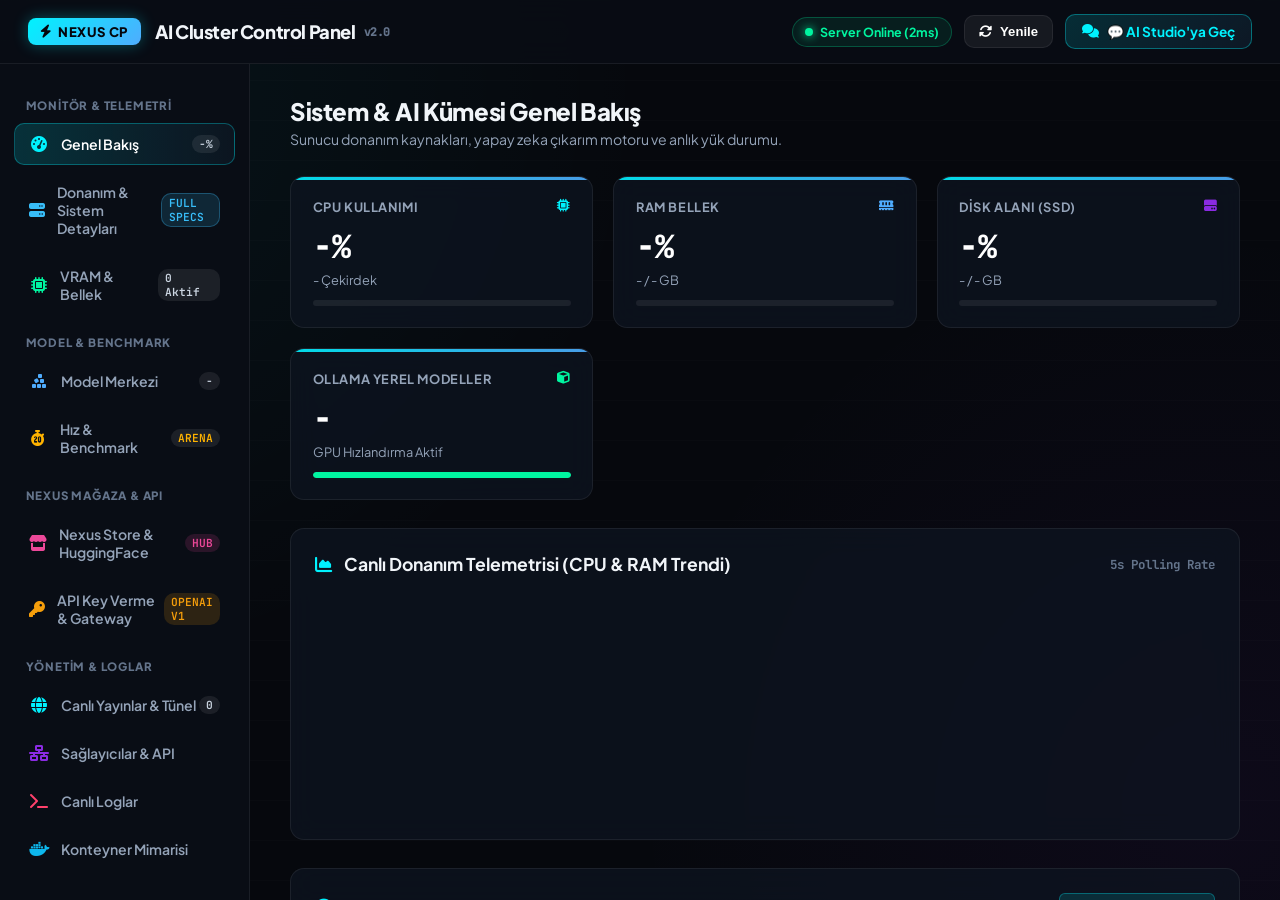
==== nexus/frontend/src/admin.html @ 69e1ceb5 "fix(v3.2.2): bridge networking, opt-in tunnel, parallel ollama probe, secrets out of repo - nginx: t" ====
<!DOCTYPE html>
<html lang="tr">
<head>
    <meta charset="UTF-8">
    <meta name="viewport" content="width=device-width, initial-scale=1.0">
    <title>Nexus AI Control Panel — Cluster Management Suite</title>
    <link rel="preconnect" href="https://fonts.googleapis.com">
    <link rel="preconnect" href="https://fonts.gstatic.com" crossorigin>
    <link href="https://fonts.googleapis.com/css2?family=Plus+Jakarta+Sans:wght@300;400;500;600;700;800&family=JetBrains+Mono:wght@400;500;700;800&display=swap" rel="stylesheet">
    <link rel="stylesheet" href="https://cdnjs.cloudflare.com/ajax/libs/font-awesome/6.5.1/css/all.min.css">
    <!-- Chart.js for real-time hardware telemetry -->
    <script src="https://cdn.jsdelivr.net/npm/chart.js"></script>
    <style>
        :root {
            --bg-control: #06080d;
            --sidebar-bg: #090d15;
            --card-bg: rgba(14, 20, 32, 0.75);
            --card-border: rgba(255, 255, 255, 0.07);
            --accent-cyan: #00f2fe;
            --accent-blue: #4facfe;
            --accent-purple: #8a2be2;
            --accent-green: #00f5a0;
            --accent-amber: #ffb300;
            --accent-red: #ff416c;
            --text-main: #f1f5f9;
            --text-muted: #94a3b8;
        }

        * { box-sizing: border-box; }

        body.control-panel-body {
            background-color: var(--bg-control);
            background-image: 
                radial-gradient(circle at 5% 10%, rgba(0, 242, 254, 0.05) 0%, transparent 40%),
                radial-gradient(circle at 95% 90%, rgba(138, 43, 226, 0.06) 0%, transparent 40%),
                linear-gradient(to bottom, rgba(255,255,255,0.01) 1px, transparent 1px);
            background-size: 100% 100%, 100% 100%, 40px 40px;
            color: var(--text-main);
            font-family: 'Plus Jakarta Sans', sans-serif;
            margin: 0;
            padding: 0;
            height: 100vh;
            display: flex;
            flex-direction: column;
            overflow: hidden;
        }

        /* Top Header */
        .cp-header {
            height: 64px;
            background: rgba(9, 13, 21, 0.9);
            backdrop-filter: blur(20px);
            border-bottom: 1px solid var(--card-border);
            display: flex;
            align-items: center;
            justify-content: space-between;
            padding: 0 1.75rem;
            z-index: 100;
        }

        .cp-logo-group {
            display: flex;
            align-items: center;
            gap: 14px;
        }

        .cp-logo-badge {
            background: linear-gradient(135deg, var(--accent-cyan), var(--accent-blue));
            color: #04060c;
            font-weight: 900;
            font-size: 0.82rem;
            padding: 5px 12px;
            border-radius: 8px;
            letter-spacing: 0.8px;
            display: flex;
            align-items: center;
            gap: 6px;
            box-shadow: 0 0 15px rgba(0, 242, 254, 0.3);
        }

        .cp-title {
            font-size: 1.15rem;
            font-weight: 800;
            letter-spacing: -0.4px;
            display: flex;
            align-items: center;
            gap: 8px;
        }

        .cp-header-actions {
            display: flex;
            align-items: center;
            gap: 12px;
        }

        .btn-studio-switch {
            background: linear-gradient(135deg, rgba(0, 242, 254, 0.15), rgba(79, 172, 254, 0.08));
            border: 1px solid rgba(0, 242, 254, 0.35);
            color: var(--accent-cyan);
            font-weight: 700;
            font-size: 0.85rem;
            padding: 8px 16px;
            border-radius: 10px;
            display: flex;
            align-items: center;
            gap: 8px;
            cursor: pointer;
            text-decoration: none;
            transition: all 0.25s ease;
        }

        .btn-studio-switch:hover {
            background: linear-gradient(135deg, rgba(0, 242, 254, 0.25), rgba(79, 172, 254, 0.15));
            box-shadow: 0 0 20px rgba(0, 242, 254, 0.4);
            transform: translateY(-1px);
        }

        .status-pill {
            display: flex;
            align-items: center;
            gap: 7px;
            background: rgba(0, 245, 160, 0.08);
            border: 1px solid rgba(0, 245, 160, 0.25);
            color: var(--accent-green);
            font-size: 0.78rem;
            font-weight: 700;
            padding: 6px 12px;
            border-radius: 20px;
        }

        .pulse-dot {
            width: 8px;
            height: 8px;
            border-radius: 50%;
            background: var(--accent-green);
            box-shadow: 0 0 10px var(--accent-green);
            animation: pulse-animation 2s infinite;
        }

        @keyframes pulse-animation {
            0% { transform: scale(0.95); box-shadow: 0 0 0 0 rgba(0, 245, 160, 0.7); }
            70% { transform: scale(1); box-shadow: 0 0 0 8px rgba(0, 245, 160, 0); }
            100% { transform: scale(0.95); box-shadow: 0 0 0 0 rgba(0, 245, 160, 0); }
        }

        /* Main Layout */
        .cp-workspace {
            display: flex;
            flex: 1;
            height: calc(100vh - 64px);
            overflow: hidden;
        }

        /* Sidebar Navigation */
        .cp-sidebar {
            width: 250px;
            background: var(--sidebar-bg);
            border-right: 1px solid var(--card-border);
            padding: 1.25rem 0.85rem;
            display: flex;
            flex-direction: column;
            gap: 6px;
        }

        .cp-sidebar-label {
            font-size: 0.72rem;
            font-weight: 800;
            color: #64748b;
            text-transform: uppercase;
            letter-spacing: 0.8px;
            padding: 8px 12px 4px 12px;
            margin-top: 6px;
        }

        .cp-nav-item {
            display: flex;
            align-items: center;
            justify-content: space-between;
            padding: 11px 14px;
            border-radius: 10px;
            color: var(--text-muted);
            font-size: 0.88rem;
            font-weight: 600;
            cursor: pointer;
            transition: all 0.2s;
            border: 1px solid transparent;
        }

        .cp-nav-item:hover {
            color: var(--text-main);
            background: rgba(255, 255, 255, 0.03);
        }

        .cp-nav-item.active {
            color: #fff;
            background: linear-gradient(90deg, rgba(0, 242, 254, 0.16), rgba(79, 172, 254, 0.05));
            border-color: rgba(0, 242, 254, 0.3);
        }

        .cp-nav-left {
            display: flex;
            align-items: center;
            gap: 12px;
        }

        .cp-nav-item i {
            font-size: 1rem;
            width: 20px;
            text-align: center;
        }

        .nav-badge {
            font-size: 0.7rem;
            font-family: 'JetBrains Mono', monospace;
            padding: 2px 7px;
            border-radius: 10px;
            background: rgba(255, 255, 255, 0.08);
            color: #cbd5e1;
        }

        /* Content Area */
        .cp-content {
            flex: 1;
            overflow-y: auto;
            padding: 2rem 2.5rem;
        }

        .cp-section {
            display: none;
            max-width: 1280px;
            margin: 0 auto;
            animation: fadeIn 0.25s ease;
        }

        .cp-section.active {
            display: block;
        }

        @keyframes fadeIn {
            from { opacity: 0; transform: translateY(6px); }
            to { opacity: 1; transform: translateY(0); }
        }

        .cp-section-header {
            margin-bottom: 1.75rem;
            display: flex;
            align-items: flex-end;
            justify-content: space-between;
        }

        .cp-section-title {
            font-size: 1.5rem;
            font-weight: 800;
            letter-spacing: -0.4px;
            margin: 0 0 4px 0;
        }

        .cp-section-desc {
            color: var(--text-muted);
            font-size: 0.88rem;
            margin: 0;
        }

        /* Metric Grid */
        .metric-grid {
            display: grid;
            grid-template-columns: repeat(auto-fit, minmax(250px, 1fr));
            gap: 1.25rem;
            margin-bottom: 1.75rem;
        }

        .metric-card {
            background: var(--card-bg);
            border: 1px solid var(--card-border);
            border-radius: 14px;
            padding: 1.35rem;
            position: relative;
            overflow: hidden;
            backdrop-filter: blur(14px);
        }

        .metric-card::before {
            content: '';
            position: absolute;
            top: 0;
            left: 0;
            right: 0;
            height: 3px;
            background: linear-gradient(90deg, var(--accent-cyan), var(--accent-blue));
            opacity: 0.9;
        }

        .metric-label {
            font-size: 0.8rem;
            font-weight: 700;
            color: var(--text-muted);
            text-transform: uppercase;
            letter-spacing: 0.6px;
            display: flex;
            align-items: center;
            justify-content: space-between;
        }

        .metric-value {
            font-size: 2rem;
            font-weight: 800;
            margin: 10px 0 4px 0;
            font-family: 'JetBrains Mono', monospace;
            color: #fff;
        }

        .metric-sub {
            font-size: 0.8rem;
            color: var(--text-muted);
        }

        .progress-bar-bg {
            background: rgba(255, 255, 255, 0.07);
            border-radius: 6px;
            height: 6px;
            margin-top: 12px;
            overflow: hidden;
        }

        .progress-bar-fill {
            height: 100%;
            background: linear-gradient(90deg, var(--accent-cyan), var(--accent-blue));
            border-radius: 6px;
            transition: width 0.4s ease;
        }

        /* Glass Panels & Tables */
        .glass-panel {
            background: var(--card-bg);
            border: 1px solid var(--card-border);
            border-radius: 14px;
            padding: 1.5rem;
            margin-bottom: 1.75rem;
            backdrop-filter: blur(14px);
        }

        .glass-panel-title {
            font-size: 1.1rem;
            font-weight: 700;
            margin: 0 0 1.25rem 0;
            display: flex;
            align-items: center;
            justify-content: space-between;
        }

        .custom-table {
            width: 100%;
            border-collapse: collapse;
            font-size: 0.88rem;
        }

        .custom-table th {
            text-align: left;
            padding: 12px 14px;
            color: var(--text-muted);
            font-weight: 700;
            border-bottom: 1px solid var(--card-border);
            text-transform: uppercase;
            font-size: 0.74rem;
            letter-spacing: 0.6px;
        }

        .custom-table td {
            padding: 14px;
            border-bottom: 1px solid rgba(255, 255, 255, 0.04);
        }

        .custom-table tr:hover td {
            background: rgba(255, 255, 255, 0.02);
        }

        .badge-model {
            background: rgba(0, 242, 254, 0.12);
            color: var(--accent-cyan);
            border: 1px solid rgba(0, 242, 254, 0.3);
            padding: 4px 9px;
            border-radius: 6px;
            font-family: 'JetBrains Mono', monospace;
            font-size: 0.82rem;
            font-weight: 700;
        }

        .badge-size {
            background: rgba(255, 255, 255, 0.07);
            color: #e2e8f0;
            padding: 3px 8px;
            border-radius: 6px;
            font-family: 'JetBrains Mono', monospace;
            font-size: 0.8rem;
            font-weight: 600;
        }

        /* Inputs & Buttons */
        .form-row {
            display: flex;
            gap: 12px;
            margin-bottom: 1rem;
        }

        .custom-input {
            flex: 1;
            background: rgba(0, 0, 0, 0.4);
            border: 1px solid var(--card-border);
            border-radius: 10px;
            padding: 11px 16px;
            color: #fff;
            font-family: 'Plus Jakarta Sans', sans-serif;
            font-size: 0.9rem;
            outline: none;
            transition: all 0.2s;
        }

        .custom-input:focus {
            border-color: var(--accent-cyan);
            box-shadow: 0 0 12px rgba(0, 242, 254, 0.25);
        }

        .btn-action {
            background: linear-gradient(135deg, var(--accent-cyan), var(--accent-blue));
            color: #050811;
            font-weight: 700;
            border: none;
            border-radius: 10px;
            padding: 11px 20px;
            cursor: pointer;
            font-size: 0.88rem;
            display: flex;
            align-items: center;
            gap: 8px;
            transition: all 0.2s;
        }

        .btn-action:hover {
            opacity: 0.94;
            transform: translateY(-1px);
            box-shadow: 0 0 18px rgba(0, 242, 254, 0.45);
        }

        .btn-danger {
            background: rgba(255, 65, 108, 0.15);
            color: #ff4b2b;
            border: 1px solid rgba(255, 65, 108, 0.35);
            border-radius: 8px;
            padding: 6px 12px;
            cursor: pointer;
            font-size: 0.8rem;
            font-weight: 700;
            transition: all 0.2s;
        }

        .btn-danger:hover {
            background: rgba(255, 65, 108, 0.35);
            box-shadow: 0 0 10px rgba(255, 65, 108, 0.4);
        }

        .quick-tag {
            background: rgba(255, 255, 255, 0.05);
            border: 1px solid rgba(255, 255, 255, 0.1);
            color: var(--text-muted);
            padding: 5px 12px;
            border-radius: 8px;
            font-size: 0.8rem;
            cursor: pointer;
            transition: all 0.2s;
            font-family: 'JetBrains Mono', monospace;
        }

        .quick-tag:hover {
            background: rgba(0, 242, 254, 0.12);
            color: var(--accent-cyan);
            border-color: rgba(0, 242, 254, 0.35);
            transform: translateY(-1px);
        }

        /* Benchmark Arena Box */
        .benchmark-card {
            background: rgba(10, 15, 25, 0.9);
            border: 1px solid rgba(0, 242, 254, 0.25);
            border-radius: 12px;
            padding: 1.5rem;
            margin-top: 1rem;
        }

        .bench-stat-badge {
            background: rgba(0, 0, 0, 0.5);
            border: 1px solid var(--card-border);
            padding: 10px 14px;
            border-radius: 10px;
            text-align: center;
        }

        .bench-stat-val {
            font-size: 1.4rem;
            font-weight: 800;
            font-family: 'JetBrains Mono', monospace;
            color: var(--accent-cyan);
        }

        .bench-stat-lbl {
            font-size: 0.72rem;
            color: var(--text-muted);
            text-transform: uppercase;
            letter-spacing: 0.5px;
            margin-top: 2px;
        }

        .log-terminal {
            background: #04060b;
            border: 1px solid var(--card-border);
            border-radius: 10px;
            padding: 1.25rem;
            font-family: 'JetBrains Mono', monospace;
            font-size: 0.84rem;
            height: 420px;
            overflow-y: auto;
            color: #94a3b8;
            line-height: 1.6;
        }

        .log-line {
            margin-bottom: 8px;
            border-bottom: 1px solid rgba(255, 255, 255, 0.03);
            padding-bottom: 6px;
            display: flex;
            align-items: center;
            flex-wrap: wrap;
            gap: 8px;
        }

        .log-time { color: #475569; }
        .log-tag { font-weight: 700; padding: 2px 7px; border-radius: 5px; font-size: 0.74rem; }
        .log-tag.success { background: rgba(0, 245, 160, 0.15); color: var(--accent-green); border: 1px solid rgba(0, 245, 160, 0.3); }
        .log-tag.error { background: rgba(255, 65, 108, 0.15); color: var(--accent-red); border: 1px solid rgba(255, 65, 108, 0.3); }

        /* Provider Cards */
        .provider-cards-grid {
            display: grid;
            grid-template-columns: repeat(auto-fit, minmax(280px, 1fr));
            gap: 1.25rem;
        }

        .provider-card {
            background: var(--card-bg);
            border: 1px solid var(--card-border);
            border-radius: 14px;
            padding: 1.35rem;
            backdrop-filter: blur(14px);
        }

        .provider-header {
            display: flex;
            align-items: center;
            justify-content: space-between;
            margin-bottom: 14px;
        }

        .provider-icon-title {
            display: flex;
            align-items: center;
            gap: 10px;
            font-weight: 700;
            font-size: 1rem;
        }
    </style>
</head>
<body class="control-panel-body">

    <!-- Top Navigation Header -->
    <header class="cp-header">
        <div class="cp-logo-group">
            <span class="cp-logo-badge"><i class="fa-solid fa-bolt"></i> NEXUS CP</span>
            <span class="cp-title">AI Cluster Control Panel <span style="font-size: 0.75rem; color: #64748b; font-family: 'JetBrains Mono', monospace;">v2.0</span></span>
        </div>

        <div class="cp-header-actions">
            <div id="update-top-banner" style="display: none; align-items: center; gap: 8px; background: linear-gradient(135deg, rgba(255, 179, 0, 0.2), rgba(255, 65, 108, 0.2)); border: 1px solid rgba(255, 179, 0, 0.4); padding: 5px 12px; border-radius: 20px; font-size: 0.78rem; font-weight: 800; color: var(--accent-amber); cursor: pointer;" onclick="switchSection('system')">
                <i class="fa-solid fa-cloud-arrow-down fa-bounce"></i>
                <span id="update-top-text">🚀 Yeni Güncelleme Mevcut!</span>
            </div>

            <div class="status-pill" id="server-status-pill">
                <span class="pulse-dot"></span>
                <span id="server-ping-text">Server Online (2ms)</span>
            </div>

            <button class="btn-action" style="padding: 8px 14px; font-size: 0.82rem; background: rgba(255,255,255,0.06); color:#fff; border: 1px solid var(--card-border);" onclick="fetchOverview()">
                <i class="fa-solid fa-rotate"></i> <span>Yenile</span>
            </button>

            <a href="index.html" class="btn-studio-switch">
                <i class="fa-solid fa-comments"></i>
                <span>💬 AI Studio'ya Geç</span>
            </a>
        </div>
    </header>

    <!-- Main Workspace -->
    <div class="cp-workspace">
        <!-- Sidebar Navigation -->
        <aside class="cp-sidebar">
            <div class="cp-sidebar-label">MONİTÖR & TELEMETRİ</div>
            <div class="cp-nav-item active" onclick="switchSection('overview')">
                <div class="cp-nav-left"><i class="fa-solid fa-gauge-high" style="color: var(--accent-cyan);"></i><span>Genel Bakış</span></div>
                <span class="nav-badge" id="badge-cpu-load">-%</span>
            </div>
            <div class="cp-nav-item" onclick="switchSection('specs')">
                <div class="cp-nav-left"><i class="fa-solid fa-server" style="color: #38bdf8;"></i><span>Donanım & Sistem Detayları</span></div>
                <span class="nav-badge" style="color: #38bdf8; background: rgba(56, 189, 248, 0.15); border: 1px solid rgba(56, 189, 248, 0.3);">FULL SPECS</span>
            </div>
            <div class="cp-nav-item" onclick="switchSection('vram')">
                <div class="cp-nav-left"><i class="fa-solid fa-microchip" style="color: var(--accent-green);"></i><span>VRAM & Bellek</span></div>
                <span class="nav-badge" id="badge-vram-count">0 Aktif</span>
            </div>

            <div class="cp-sidebar-label">MODEL & BENCHMARK</div>
            <div class="cp-nav-item" onclick="switchSection('models')">
                <div class="cp-nav-left"><i class="fa-solid fa-cubes-stacked" style="color: var(--accent-blue);"></i><span>Model Merkezi</span></div>
                <span class="nav-badge" id="badge-models-count">-</span>
            </div>
            <div class="cp-nav-item" onclick="switchSection('benchmark')">
                <div class="cp-nav-left"><i class="fa-solid fa-stopwatch-20" style="color: var(--accent-amber);"></i><span>Hız & Benchmark</span></div>
                <span class="nav-badge" style="color: var(--accent-amber);">ARENA</span>
            </div>

            
            <div class="cp-sidebar-label">NEXUS MAĞAZA & API</div>
            <div class="cp-nav-item" onclick="switchSection('store')">
                <div class="cp-nav-left"><i class="fa-solid fa-store" style="color: #ec4899;"></i><span>Nexus Store & HuggingFace</span></div>
                <span class="nav-badge" style="color: #ec4899; background: rgba(236, 72, 153, 0.15);">HUB</span>
            </div>
            <div class="cp-nav-item" onclick="switchSection('apikeys')">
                <div class="cp-nav-left"><i class="fa-solid fa-key" style="color: #f59e0b;"></i><span>API Key Verme & Gateway</span></div>
                <span class="nav-badge" style="color: #f59e0b; background: rgba(245, 158, 11, 0.15);">OPENAI V1</span>
            </div>

            <div class="cp-sidebar-label">YÖNETİM & LOGLAR</div>
            <div class="cp-nav-item" onclick="switchSection('deployments')">
                <div class="cp-nav-left"><i class="fa-solid fa-globe" style="color: var(--accent-cyan);"></i><span>Canlı Yayınlar & Tünel</span></div>
                <span class="nav-badge" id="badge-deployments-count">0</span>
            </div>
            <div class="cp-nav-item" onclick="switchSection('providers')">
                <div class="cp-nav-left"><i class="fa-solid fa-network-wired" style="color: var(--accent-purple);"></i><span>Sağlayıcılar & API</span></div>
            </div>
            <div class="cp-nav-item" onclick="switchSection('logs')">
                <div class="cp-nav-left"><i class="fa-solid fa-terminal" style="color: var(--accent-red);"></i><span>Canlı Loglar</span></div>
            </div>
            <div class="cp-nav-item" onclick="switchSection('system')">
                <div class="cp-nav-left"><i class="fa-brands fa-docker" style="color: #0db7ed;"></i><span>Konteyner Mimarisi</span></div>
            </div>
        </aside>

        <!-- Dynamic Content Section -->
        <main class="cp-content">

            <!-- 1. OVERVIEW SECTION -->
            <section id="sec-overview" class="cp-section active">
                <div class="cp-section-header">
                    <div>
                        <h2 class="cp-section-title">Sistem & AI Kümesi Genel Bakış</h2>
                        <p class="cp-section-desc">Sunucu donanım kaynakları, yapay zeka çıkarım motoru ve anlık yük durumu.</p>
                    </div>
                </div>

                <!-- Hardware Metrics Grid -->
                <div class="metric-grid">
                    <div class="metric-card">
                        <div class="metric-label">
                            <span>CPU Kullanımı</span>
                            <i class="fa-solid fa-microchip" style="color: var(--accent-cyan);"></i>
                        </div>
                        <div class="metric-value" id="val-cpu">-%</div>
                        <div class="metric-sub" id="val-cpu-cores">- Çekirdek</div>
                        <div class="progress-bar-bg">
                            <div class="progress-bar-fill" id="bar-cpu" style="width: 0%;"></div>
                        </div>
                    </div>

                    <div class="metric-card">
                        <div class="metric-label">
                            <span>RAM Bellek</span>
                            <i class="fa-solid fa-memory" style="color: var(--accent-blue);"></i>
                        </div>
                        <div class="metric-value" id="val-ram">-%</div>
                        <div class="metric-sub" id="val-ram-detail">- / - GB</div>
                        <div class="progress-bar-bg">
                            <div class="progress-bar-fill" id="bar-ram" style="width: 0%;"></div>
                        </div>
                    </div>

                    <div class="metric-card">
                        <div class="metric-label">
                            <span>Disk Alanı (SSD)</span>
                            <i class="fa-solid fa-hard-drive" style="color: var(--accent-purple);"></i>
                        </div>
                        <div class="metric-value" id="val-disk">-%</div>
                        <div class="metric-sub" id="val-disk-detail">- / - GB</div>
                        <div class="progress-bar-bg">
                            <div class="progress-bar-fill" id="bar-disk" style="width: 0%;"></div>
                        </div>
                    </div>

                    <div class="metric-card">
                        <div class="metric-label">
                            <span>Ollama Yerel Modeller</span>
                            <i class="fa-solid fa-cube" style="color: var(--accent-green);"></i>
                        </div>
                        <div class="metric-value" id="val-models-count">-</div>
                        <div class="metric-sub" id="val-ollama-status">GPU Hızlandırma Aktif</div>
                        <div class="progress-bar-bg">
                            <div class="progress-bar-fill" style="width: 100%; background: var(--accent-green);"></div>
                        </div>
                    </div>
                </div>

                <!-- Real-Time Telemetry Graph -->
                <div class="glass-panel">
                    <h3 class="glass-panel-title">
                        <span><i class="fa-solid fa-chart-area" style="color: var(--accent-cyan); margin-right: 8px;"></i> Canlı Donanım Telemetrisi (CPU & RAM Trendi)</span>
                        <span style="font-size: 0.78rem; color: #64748b; font-family: 'JetBrains Mono', monospace;">5s Polling Rate</span>
                    </h3>
                    <div style="height: 220px; position: relative;">
                        <canvas id="telemetryChart"></canvas>
                    </div>
                </div>

                <!-- Server Info Panel -->
                <div class="glass-panel">
                    <h3 class="glass-panel-title">
                        <span><i class="fa-solid fa-circle-info" style="color: var(--accent-cyan); margin-right: 8px;"></i> Sunucu & Çalışma Bilgisi</span>
                        <span class="badge-model" id="val-uptime">Çalışma Süresi: -</span>
                    </h3>
                    <div style="display: grid; grid-template-columns: repeat(auto-fit, minmax(240px, 1fr)); gap: 1.25rem; font-size: 0.9rem; color: #cbd5e1;">
                        <div><strong>İşletim Sistemi:</strong> <span id="val-os" style="color: #94a3b8;">-</span></div>
                        <div><strong>Sunucu Adı:</strong> <span id="val-hostname" style="color: #94a3b8;">-</span></div>
                        <div><strong>Python Runtime:</strong> <span id="val-python" style="color: #94a3b8;">-</span></div>
                        <div><strong>Ağ Trafiği:</strong> <span id="val-net" style="color: #94a3b8;">-</span></div>
                    </div>
                </div>
            </section>

            <!-- 2. VRAM & RUNNING MODELS SECTION -->
            <section id="sec-vram" class="cp-section">
                <div class="cp-section-header">
                    <div>
                        <h2 class="cp-section-title">VRAM & Bellekte Yüklü Modeller</h2>
                        <p class="cp-section-desc">Şu anda GPU/RAM belleğinde yüklü ve anında yanıt vermeye hazır olan modeller.</p>
                    </div>
                </div>

                <div class="glass-panel">
                    <h3 class="glass-panel-title">
                        <span><i class="fa-solid fa-microchip" style="color: var(--accent-green); margin-right: 8px;"></i> Aktif VRAM Bellek Tahsisi</span>
                        <button class="btn-danger" onclick="fetchRunningModels()"><i class="fa-solid fa-rotate"></i> Yenile</button>
                    </h3>
                    <table class="custom-table">
                        <thead>
                            <tr>
                                <th>Model Adı</th>
                                <th>VRAM Kullanımı</th>
                                <th>Toplam Bellek</th>
                                <th>Bitiş Zamanı</th>
                                <th style="text-align: right;">Bellekten Boşalt</th>
                            </tr>
                        </thead>
                        <tbody id="vram-models-tbody">
                            <tr><td colspan="5" style="text-align: center; color: var(--text-muted);">Kontrol ediliyor...</td></tr>
                        </tbody>
                    </table>
                </div>
            </section>

            <!-- 3. MODELS SECTION -->
            <section id="sec-models" class="cp-section">
                <div class="cp-section-header">
                    <div>
                        <h2 class="cp-section-title">Ollama Model Merkezi</h2>
                        <p class="cp-section-desc">Sunucunuzdaki yerel modelleri yönetin, yeni modeller indirin veya kaldırın.</p>
                    </div>
                </div>

                <!-- Pull Model Form -->
                <div class="glass-panel">
                    <h3 class="glass-panel-title"><span><i class="fa-solid fa-cloud-arrow-down" style="color: var(--accent-cyan); margin-right: 8px;"></i> Yeni Model İndir (Pull Model)</span></h3>
                    <div class="form-row">
                        <input type="text" id="input-pull-name" class="custom-input" placeholder="Model adı girin (örn: deepseek-r1:8b, qwen2.5-coder:7b, llama3.2)">
                        <button class="btn-action" id="btn-pull-submit" onclick="pullModel()"><i class="fa-solid fa-download"></i> İndir</button>
                    </div>
                    <div style="display: flex; gap: 8px; flex-wrap: wrap; margin-top: 10px;">
                        <span style="font-size: 0.8rem; color: var(--text-muted); align-self: center;">Önerilen Modeller:</span>
                        <span class="quick-tag" onclick="setPullName('deepseek-r1:8b')">deepseek-r1:8b (Akıl Yürütme)</span>
                        <span class="quick-tag" onclick="setPullName('qwen2.5-coder:7b')">qwen2.5-coder:7b (Kodlama)</span>
                        <span class="quick-tag" onclick="setPullName('qwen2.5:7b')">qwen2.5:7b (Genel Chat)</span>
                        <span class="quick-tag" onclick="setPullName('deepseek-coder-v2:16b')">deepseek-coder-v2:16b (Uzman)</span>
                        <span class="quick-tag" onclick="setPullName('llama3.2:3b')">llama3.2:3b (Hafif)</span>
                        <span class="quick-tag" onclick="setPullName('codellama:7b')">codellama:7b</span>
                    </div>
                    <div id="pull-status-box" style="display: none; margin-top: 12px; padding: 12px; border-radius: 8px; font-size: 0.85rem;"></div>
                </div>

                <!-- Installed Models Table -->
                <div class="glass-panel">
                    <h3 class="glass-panel-title">
                        <span><i class="fa-solid fa-list-check" style="color: var(--accent-green); margin-right: 8px;"></i> Yüklü Yerel Modeller</span>
                        <span class="badge-size" id="installed-count-badge">0 Model</span>
                    </h3>
                    <table class="custom-table">
                        <thead>
                            <tr>
                                <th>Model Adı</th>
                                <th>Parametre / Boyut</th>
                                <th>Kuantizasyon</th>
                                <th>Format</th>
                                <th style="text-align: right;">İşlem</th>
                            </tr>
                        </thead>
                        <tbody id="installed-models-tbody">
                            <tr><td colspan="5" style="text-align: center; color: var(--text-muted);">Yükleniyor...</td></tr>
                        </tbody>
                    </table>
                </div>
            </section>

            <!-- 4. BENCHMARK SECTION -->
            <section id="sec-benchmark" class="cp-section">
                <div class="cp-section-header">
                    <div>
                        <h2 class="cp-section-title">⚡ Model Hız & Benchmark Arenası</h2>
                        <p class="cp-section-desc">Sunucudaki yerel modellerin saniyede ürettiği token (tok/s) hızını ve gecikmesini test edin.</p>
                    </div>
                </div>

                <div class="glass-panel">
                    <div class="form-row">
                        <select id="bench-model-select" class="custom-input" style="flex: 0.4;">
                            <option value="">Model Seçin...</option>
                        </select>
                        <input type="text" id="bench-prompt-input" class="custom-input" value="Python ile binary search algoritmasını yaz ve karmaşıklığını açıkla." placeholder="Test istemi girin...">
                        <button class="btn-action" id="btn-bench-run" onclick="runBenchmark()"><i class="fa-solid fa-play"></i> Hız Testini Başlat</button>
                    </div>

                    <div id="bench-result-container" style="display: none;" class="benchmark-card">
                        <div style="display: grid; grid-template-columns: repeat(auto-fit, minmax(160px, 1fr)); gap: 1rem; margin-bottom: 1.25rem;">
                            <div class="bench-stat-badge">
                                <div class="bench-stat-val" id="bench-tok-sec">-</div>
                                <div class="bench-stat-lbl">Token / Saniye</div>
                            </div>
                            <div class="bench-stat-badge">
                                <div class="bench-stat-val" id="bench-total-time">-</div>
                                <div class="bench-stat-lbl">Toplam Süre (ms)</div>
                            </div>
                            <div class="bench-stat-badge">
                                <div class="bench-stat-val" id="bench-total-tokens">-</div>
                                <div class="bench-stat-lbl">Üretilen Token</div>
                            </div>
                        </div>

                        <div style="font-size: 0.82rem; color: #94a3b8; margin-bottom: 6px; font-weight: 700;">ÇIKTI ÖNİZLEMESİ:</div>
                        <div id="bench-preview-text" style="background: #000; padding: 12px; border-radius: 8px; font-family: 'JetBrains Mono', monospace; font-size: 0.8rem; color: #cbd5e1; max-height: 180px; overflow-y: auto;"></div>
                    </div>
                </div>
            </section>

            <!-- 5. PROVIDERS SECTION -->
            <section id="sec-providers" class="cp-section">
                <div class="cp-section-header">
                    <div>
                        <h2 class="cp-section-title">Yapay Zeka Sağlayıcıları & API Ayarları</h2>
                        <p class="cp-section-desc">Yerel Ollama, Google Gemini 2.0, OpenAI GPT-4o ve Groq bağlantılarını test edin ve yapılandırın.</p>
                    </div>
                </div>

                <div class="provider-cards-grid">
                    <!-- Ollama Card -->
                    <div class="provider-card">
                        <div class="provider-header">
                            <div class="provider-icon-title">
                                <i class="fa-solid fa-hard-drive" style="color: var(--accent-green);"></i>
                                <span>Ollama (Yerel GPU)</span>
                            </div>
                            <button class="btn-action" style="padding: 5px 12px; font-size: 0.78rem;" onclick="testProvider('ollama')">Ping Test</button>
                        </div>
                        <p style="font-size: 0.82rem; color: var(--text-muted); margin-bottom: 12px;">Sunucu yerel GPU hızlandırmalı açık kaynak model motoru.</p>
                        <div id="test-result-ollama" style="font-size: 0.82rem; color: #a0aec0;">Durum: Kontrol ediliyor...</div>
                    </div>

                    <!-- Gemini Card -->
                    <div class="provider-card">
                        <div class="provider-header">
                            <div class="provider-icon-title">
                                <i class="fa-brands fa-google" style="color: var(--accent-cyan);"></i>
                                <span>Google Gemini 2.0</span>
                            </div>
                            <button class="btn-action" style="padding: 5px 12px; font-size: 0.78rem;" onclick="testProvider('gemini')">Ping Test</button>
                        </div>
                        <input type="password" id="input-api-gemini" class="custom-input" style="font-size: 0.8rem; padding: 8px 12px; margin-bottom: 8px;" placeholder="AI Studio Gemini API Key (AIzaSy...)" oninput="saveKey('gemini', this.value)" onchange="saveKey('gemini', this.value)">
                        <div id="test-result-gemini" style="font-size: 0.82rem; color: #a0aec0;">Durum: API Key bekleniyor</div>
                    </div>

                    <!-- OpenAI Card -->
                    <div class="provider-card">
                        <div class="provider-header">
                            <div class="provider-icon-title">
                                <i class="fa-solid fa-brain" style="color: var(--accent-purple);"></i>
                                <span>OpenAI (GPT-4o)</span>
                            </div>
                            <button class="btn-action" style="padding: 5px 12px; font-size: 0.78rem;" onclick="testProvider('openai')">Ping Test</button>
                        </div>
                        <input type="password" id="input-api-openai" class="custom-input" style="font-size: 0.8rem; padding: 8px 12px; margin-bottom: 8px;" placeholder="OpenAI API Key (sk-...)" oninput="saveKey('openai', this.value)" onchange="saveKey('openai', this.value)">
                        <div id="test-result-openai" style="font-size: 0.82rem; color: #a0aec0;">Durum: API Key bekleniyor</div>
                    </div>

                    <!-- Groq Card -->
                    <div class="provider-card">
                        <div class="provider-header">
                            <div class="provider-icon-title">
                                <i class="fa-solid fa-bolt-lightning" style="color: var(--accent-amber);"></i>
                                <span>Groq (Ultra Hızlı LPU)</span>
                            </div>
                            <button class="btn-action" style="padding: 5px 12px; font-size: 0.78rem;" onclick="testProvider('groq')">Ping Test</button>
                        </div>
                        <input type="password" id="input-api-groq" class="custom-input" style="font-size: 0.8rem; padding: 8px 12px; margin-bottom: 8px;" placeholder="Groq API Key (gsk-...)" oninput="saveKey('groq', this.value)" onchange="saveKey('groq', this.value)">
                        <div id="test-result-groq" style="font-size: 0.82rem; color: #a0aec0;">Durum: API Key bekleniyor</div>
                    </div>
                </div>
            </section>

            <!-- 6. LOGS SECTION -->
            <section id="sec-logs" class="cp-section">
                <div class="cp-section-header">
                    <div>
                        <h2 class="cp-section-title">Canlı İstek & Çıkarım Günlükleri</h2>
                        <p class="cp-section-desc">Nexus AI Studio üzerinden yapılan API istekleri, model gecikme süreleri ve işlem günlükleri.</p>
                    </div>
                    <button class="btn-action" style="padding: 8px 14px; font-size: 0.82rem;" onclick="fetchLogs()"><i class="fa-solid fa-rotate"></i> Yenile</button>
                </div>

                <div class="log-terminal" id="log-terminal-output">
                    <div class="log-line"><span class="log-time">[Sistem Başlangıcı]</span> <span class="log-tag success">READY</span> Nexus AI Studio backend initialized successfully.</div>
                </div>
            </section>

            <!-- 7. SYSTEM & DOCKER SECTION -->
            <section id="sec-system" class="cp-section">
                <div class="cp-section-header">
                    <div>
                        <h2 class="cp-section-title">Konteyner Mimarisi & Servisler</h2>
                        <p class="cp-section-desc">Konteyner mimarisi, port yönlendirmeleri ve servis durumları.</p>
                    </div>
                </div>

                
                <!-- GitHub Auto-Update Checker Card -->
                <div class="glass-panel" style="margin-bottom: 1.5rem; border: 1px solid rgba(0, 242, 254, 0.3); background: linear-gradient(135deg, rgba(14, 20, 32, 0.9), rgba(6, 12, 24, 0.95));">
                    <div style="display: flex; align-items: center; justify-content: space-between; flex-wrap: wrap; gap: 1rem; margin-bottom: 1.25rem; padding-bottom: 1rem; border-bottom: 1px solid rgba(255,255,255,0.06);">
                        <div style="display: flex; align-items: center; gap: 14px;">
                            <div style="width: 46px; height: 46px; border-radius: 12px; background: linear-gradient(135deg, rgba(0, 242, 254, 0.2), rgba(138, 43, 226, 0.2)); border: 1px solid rgba(0, 242, 254, 0.3); display: flex; align-items: center; justify-content: center; font-size: 1.3rem; color: var(--accent-cyan);">
                                <i class="fa-brands fa-github"></i>
                            </div>
                            <div>
                                <h3 style="font-size: 1.1rem; font-weight: 800; color: #fff; margin-bottom: 3px;">🔄 GitHub Sürüm & Güncelleme Kontrolcüsü</h3>
                                <p style="font-size: 0.8rem; color: var(--text-muted); margin: 0;">Resmi depodaki (<code>kefe3/nexus</code>) en son özellikleri denetler ve tek tıkla sistemi günceller.</p>
                            </div>
                        </div>

                        <div style="display: flex; gap: 10px; align-items: center;">
                            <button class="btn-action" style="padding: 8px 14px; font-size: 0.82rem;" onclick="checkUpdates(true)" id="btn-check-updates">
                                <i class="fa-solid fa-rotate"></i> <span>Güncellemeleri Denetle</span>
                            </button>
                            <button class="btn-action" style="padding: 8px 16px; font-size: 0.82rem; background: linear-gradient(135deg, var(--accent-green), var(--accent-cyan)); color: #04060c; font-weight: 800; border: none;" onclick="applyUpdate()" id="btn-apply-update">
                                <i class="fa-solid fa-cloud-arrow-down"></i> <span>Sistemi Güncelle</span>
                            </button>
                        </div>
                    </div>

                    <!-- Update Status Details Grid -->
                    <div style="display: grid; grid-template-columns: repeat(auto-fit, minmax(280px, 1fr)); gap: 1rem;">
                        <!-- Local Version -->
                        <div style="background: rgba(0,0,0,0.35); padding: 14px; border-radius: 12px; border: 1px solid var(--card-border);">
                            <div style="font-size: 0.72rem; color: #64748b; font-weight: 800; text-transform: uppercase;">YÜKLÜ SÜRÜM / COMMIT</div>
                            <div style="display: flex; align-items: center; gap: 8px; margin: 6px 0;">
                                <span class="badge-size" style="background: rgba(255,255,255,0.1); color: #fff; font-size: 0.85rem;" id="val-local-sha">-</span>
                                <span style="font-size: 0.82rem; color: #cbd5e1; font-weight: 600;" id="val-local-date">-</span>
                            </div>
                            <div style="font-size: 0.78rem; color: #94a3b8; line-height: 1.4;" id="val-local-msg">-</div>
                        </div>

                        <!-- Remote Version -->
                        <div style="background: rgba(0,0,0,0.35); padding: 14px; border-radius: 12px; border: 1px solid var(--card-border);">
                            <div style="font-size: 0.72rem; color: #64748b; font-weight: 800; text-transform: uppercase;">GITHUB'DAKİ EN SON SÜRÜM</div>
                            <div style="display: flex; align-items: center; gap: 8px; margin: 6px 0;">
                                <span class="badge-size" style="background: rgba(0,242,254,0.15); color: var(--accent-cyan); font-size: 0.85rem;" id="val-remote-sha">-</span>
                                <span style="font-size: 0.82rem; color: #cbd5e1; font-weight: 600;" id="val-remote-date">-</span>
                            </div>
                            <div style="font-size: 0.78rem; color: #94a3b8; line-height: 1.4;" id="val-remote-msg">-</div>
                        </div>

                        <!-- Status Badge & Action -->
                        <div style="background: rgba(0,0,0,0.35); padding: 14px; border-radius: 12px; border: 1px solid var(--card-border); display: flex; flex-direction: column; justify-content: center; align-items: center; text-align: center;">
                            <div id="update-status-badge" style="font-size: 0.95rem; font-weight: 800; color: var(--accent-green); margin-bottom: 6px;">
                                <i class="fa-solid fa-circle-check"></i> Sisteminiz En Güncel Sürümde
                            </div>
                            <div style="font-size: 0.75rem; color: var(--text-muted);" id="update-status-sub">Resmi GitHub deposu ile senkronize.</div>
                        </div>
                    </div>
                </div>

                
                <!-- GitHub Recent Commits & Changelog Table -->
                <div class="glass-panel" style="margin-bottom: 1.5rem;">
                    <div style="display: flex; align-items: center; justify-content: space-between; margin-bottom: 1rem;">
                        <h3 class="glass-panel-title" style="margin: 0;">
                            <span><i class="fa-solid fa-code-branch" style="color: var(--accent-purple); margin-right: 8px;"></i> Son GitHub Değişiklikleri & Commit Geçmişi</span>
                        </h3>
                        <a href="https://github.com/kefe3/nexus/commits/main" target="_blank" class="btn-action" style="padding: 6px 12px; font-size: 0.78rem; text-decoration: none;">
                            <i class="fa-brands fa-github"></i> GitHub'da İncele <i class="fa-solid fa-arrow-up-right-from-square" style="font-size: 0.7rem; margin-left: 4px;"></i>
                        </a>
                    </div>
                    <table class="custom-table">
                        <thead>
                            <tr>
                                <th>Commit SHA</th>
                                <th>Açıklama / Değişiklik</th>
                                <th>Geliştirici</th>
                                <th>Tarih</th>
                                <th style="text-align: right;">Bağlantı</th>
                            </tr>
                        </thead>
                        <tbody id="github-commits-tbody">
                            <tr><td colspan="5" style="text-align: center; color: var(--text-muted); padding: 1.25rem;">Commit geçmişi yükleniyor...</td></tr>
                        </tbody>
                    </table>
                </div>

                <div class="glass-panel">
                    <h3 class="glass-panel-title"><span><i class="fa-brands fa-docker" style="color: #0db7ed; margin-right: 8px;"></i> Aktif Container Mimarisi</span></h3>
                    <table class="custom-table">
                        <thead>
                            <tr>
                                <th>Container</th>
                                <th>Port (Host -> Container)</th>
                                <th>Rol / Açıklama</th>
                                <th>Durum</th>
                            </tr>
                        </thead>
                        <tbody>
                            <tr>
                                <td><strong style="color: var(--accent-cyan);">nexus-frontend</strong></td>
                                <td><code>3050 -> 80</code></td>
                                <td>Nginx Web Arayüzü & Ters Proxy</td>
                                <td><span class="status-pill"><span class="pulse-dot"></span> Aktif</span></td>
                            </tr>
                            <tr>
                                <td><strong style="color: var(--accent-blue);">nexus-backend</strong></td>
                                <td><code>8500 -> 8000</code></td>
                                <td>FastAPI Asenkron AI Streaming Bridge</td>
                                <td><span class="status-pill"><span class="pulse-dot"></span> Aktif</span></td>
                            </tr>
                            <tr>
                                <td><strong style="color: var(--accent-green);">ollama-gpu</strong></td>
                                <td><code>11434 -> 11434</code></td>
                                <td>Yerel RTX GPU Model Çıkarım Sunucusu</td>
                                <td><span class="status-pill"><span class="pulse-dot"></span> Aktif</span></td>
                            </tr>
                        </tbody>
                    </table>
                </div>
            </section>

            <!-- 8. LIVE DEPLOYMENTS & CLOUDFLARE TUNNEL SECTION -->
            <section id="sec-deployments" class="cp-section">
                <div class="cp-section-header">
                    <div>
                        <h2 class="cp-section-title">🌍 Nexus AI Studio & Kontrol Paneli Dış Erişim</h2>
                        <p class="cp-section-desc">Nexus AI Studio'yu ve Kontrol Panelini port açmadan, Cloudflare tüneliyle dünyanın her yerinden (cep telefonu, uzaktaki bilgisayar vb.) kontrol edin.</p>
                    </div>
                    <div style="display: flex; gap: 8px;">
                        <button class="btn-action" style="padding: 8px 14px; font-size: 0.82rem; background: rgba(0, 242, 254, 0.15); color: var(--accent-cyan); border: 1px solid rgba(0, 242, 254, 0.3);" onclick="restartTunnel()"><i class="fa-solid fa-rotate-right"></i> Tüneli Yenile / Başlat</button>
                        <button class="btn-action" style="padding: 8px 14px; font-size: 0.82rem;" onclick="fetchDeployments()"><i class="fa-solid fa-rotate"></i> Yenile</button>
                    </div>
                </div>

                <!-- Studio & Admin Remote Access Dashboard Card -->
                <div class="glass-panel" id="remote-access-card" style="border: 1px solid rgba(0, 245, 160, 0.35); background: linear-gradient(135deg, rgba(14, 20, 32, 0.9), rgba(6, 12, 24, 0.95));">
                    <div style="display: flex; align-items: center; justify-content: space-between; flex-wrap: wrap; gap: 1rem; margin-bottom: 1.25rem; padding-bottom: 1rem; border-bottom: 1px solid rgba(255,255,255,0.06);">
                        <div style="display: flex; align-items: center; gap: 14px;">
                            <div id="tunnel-icon-box" style="width: 48px; height: 48px; border-radius: 14px; background: linear-gradient(135deg, rgba(0, 245, 160, 0.2), rgba(0, 242, 254, 0.2)); border: 1px solid rgba(0, 245, 160, 0.4); display: flex; align-items: center; justify-content: center; color: var(--accent-green); font-size: 1.4rem; box-shadow: 0 0 20px rgba(0, 245, 160, 0.2);">
                                <i class="fa-solid fa-tower-broadcast"></i>
                            </div>
                            <div>
                                <div style="font-weight: 800; font-size: 1.05rem; color: #fff; display: flex; align-items: center; gap: 10px;">
                                    <span>Cloudflare Quick Tunnel (Uzaktan Dış Erişim)</span>
                                    <span class="status-pill" id="tunnel-status-pill"><span class="pulse-dot"></span> Kontrol Ediliyor</span>
                                </div>
                                <div style="font-size: 0.82rem; color: var(--text-muted); margin-top: 2px;">Dünya genelinde port açmadan, statik IP gerekmeden güvenli SSL/HTTPS uzaktan erişim.</div>
                            </div>
                        </div>

                        <!-- Interactive Switch & Toggle Button -->
                        <div style="display: flex; align-items: center; gap: 14px;">
                            <div style="display: flex; align-items: center; gap: 10px; background: rgba(0,0,0,0.5); padding: 6px 14px; border-radius: 12px; border: 1px solid var(--card-border);">
                                <span style="font-size: 0.82rem; font-weight: 800; color: #cbd5e1;" id="tunnel-switch-label">Dış Erişim:</span>
                                <label style="position: relative; display: inline-block; width: 46px; height: 24px; margin: 0; cursor: pointer;">
                                    <input type="checkbox" id="tunnel-toggle-checkbox" onchange="handleTunnelCheckbox(this.checked)" style="opacity: 0; width: 0; height: 0;">
                                    <span id="tunnel-slider-span" style="position: absolute; cursor: pointer; top: 0; left: 0; right: 0; bottom: 0; background-color: #334155; transition: .3s; border-radius: 24px; border: 1px solid rgba(255,255,255,0.15);"></span>
                                </label>
                            </div>

                            <button id="btn-tunnel-action" class="btn-action" style="padding: 8px 16px; font-size: 0.84rem; font-weight: 800; border-radius: 10px;" onclick="toggleStudioTunnel()">
                                <i class="fa-solid fa-power-off"></i> <span id="btn-tunnel-action-text">Kapat</span>
                            </button>
                        </div>
                    </div>

                    <!-- Remote URLs & QR Grid -->
                    <div style="display: grid; grid-template-columns: repeat(auto-fit, minmax(280px, 1fr)); gap: 1.25rem; align-items: center;">
                        <!-- Left: Remote URLs -->
                        <div style="space-y: 1rem; display: flex; flex-direction: column; gap: 12px;">
                            <!-- 1. AI Studio Remote URL -->
                            <div style="background: rgba(0, 0, 0, 0.45); padding: 12px 14px; border-radius: 12px; border: 1px solid rgba(0, 242, 254, 0.2);">
                                <label style="font-size: 0.78rem; font-weight: 800; color: var(--accent-cyan); display: flex; align-items: center; gap: 6px; margin-bottom: 6px; text-transform: uppercase;">
                                    <i class="fa-solid fa-comments"></i> <span>1. Nexus AI Studio (Dış Sohbet & Kodlama)</span>
                                </label>
                                <div style="display: flex; gap: 6px;">
                                    <input type="text" id="admin-studio-remote-url" readonly class="custom-input" style="font-size: 0.82rem; padding: 7px 12px; font-family: 'JetBrains Mono', monospace; color: #fff;" value="Tünel başlatılıyor...">
                                    <button class="btn-action" style="padding: 7px 12px; font-size: 0.8rem;" onclick="copyRemoteUrl('studio')"><i class="fa-regular fa-copy"></i></button>
                                    <a id="admin-studio-remote-link" href="#" target="_blank" class="btn-action" style="padding: 7px 12px; font-size: 0.8rem; background: linear-gradient(135deg, var(--accent-cyan), var(--accent-blue));"><i class="fa-solid fa-arrow-up-right-from-square"></i></a>
                                </div>
                            </div>

                            <!-- 2. Control Panel Remote URL -->
                            <div style="background: rgba(0, 0, 0, 0.45); padding: 12px 14px; border-radius: 12px; border: 1px solid rgba(138, 43, 226, 0.3);">
                                <label style="font-size: 0.78rem; font-weight: 800; color: var(--accent-purple); display: flex; align-items: center; gap: 6px; margin-bottom: 6px; text-transform: uppercase;">
                                    <i class="fa-solid fa-sliders"></i> <span>2. Nexus Kontrol Paneli (Dıştan Yönetim)</span>
                                </label>
                                <div style="display: flex; gap: 6px;">
                                    <input type="text" id="admin-cp-remote-url" readonly class="custom-input" style="font-size: 0.82rem; padding: 7px 12px; font-family: 'JetBrains Mono', monospace; color: #fff;" value="Tünel başlatılıyor...">
                                    <button class="btn-action" style="padding: 7px 12px; font-size: 0.8rem;" onclick="copyRemoteUrl('cp')"><i class="fa-regular fa-copy"></i></button>
                                    <a id="admin-cp-remote-link" href="#" target="_blank" class="btn-action" style="padding: 7px 12px; font-size: 0.8rem; background: linear-gradient(135deg, var(--accent-purple), var(--accent-blue));"><i class="fa-solid fa-arrow-up-right-from-square"></i></a>
                                </div>
                            </div>

                            <!-- 3. Local LAN Fallback Info -->
                            <div style="font-size: 0.76rem; color: #64748b; font-family: 'JetBrains Mono', monospace; padding-left: 4px;">
                                🏠 Yerel Erişim: <span style="color: #94a3b8;">http://localhost:3050</span> | Port: <span style="color: #94a3b8;">3050 (UI) / 8500 (API)</span>
                            </div>
                        </div>

                        <!-- Right: Mobile Remote QR Box -->
                        <div style="display: flex; flex-direction: column; align-items: center; justify-content: center; background: rgba(0, 0, 0, 0.4); padding: 14px; border-radius: 14px; border: 1px solid var(--card-border);">
                            <div style="background: #fff; padding: 6px; border-radius: 10px; margin-bottom: 8px;">
                                <img id="admin-remote-qr-img" src="" alt="Remote Access QR" style="width: 120px; height: 120px; display: block;">
                            </div>
                            <div style="font-size: 0.8rem; font-weight: 700; color: #fff; text-align: center;">📱 Telefondan Dış Erişim</div>
                            <div style="font-size: 0.72rem; color: var(--text-muted); text-align: center; margin-top: 2px;">Kameranızı açıp taratarak her yerden bağlanın.</div>
                        </div>
                    </div>
                </div>

                <!-- Published Apps Table -->
                <div class="glass-panel">
                    <h3 class="glass-panel-title">
                        <span><i class="fa-solid fa-globe" style="color: var(--accent-cyan); margin-right: 8px;"></i> Canlı Yayınlanan AI Web Uygulamaları</span>
                        <span class="badge-size" id="deploy-table-count-badge">0 Proje</span>
                    </h3>
                    <table class="custom-table">
                        <thead>
                            <tr>
                                <th>Proje Başlığı / ID</th>
                                <th>Genel İnternet URL (Dünya)</th>
                                <th>Yerel LAN URL</th>
                                <th>Boyut</th>
                                <th>Yayınlanma Tarihi</th>
                                <th>Görüntülenme</th>
                                <th style="text-align: right;">İşlem</th>
                            </tr>
                        </thead>
                        <tbody id="deployments-tbody">
                            <tr><td colspan="7" style="text-align: center; color: var(--text-muted);">Yükleniyor...</td></tr>
                        </tbody>
                    </table>
                </div>
            </section>

        
            <!-- 9. HARDWARE & SYSTEM SPECS SECTION -->
            <section id="sec-specs" class="cp-section">
                <div class="cp-section-header">
                    <div>
                        <h2 class="cp-section-title">🖥️ Sunucu & Donanım Derin Analiz Paneli</h2>
                        <p class="cp-section-desc">İşlemci, ekran kartı (GPU/VRAM), anakart modeli, BIOS, RAM önbelleği ve işletim sistemi mimarisi.</p>
                    </div>
                    <button class="btn-action" onclick="fetchSpecs(true)" style="background: linear-gradient(135deg, var(--accent-cyan), var(--accent-blue)); color: #04060c; font-weight: 800;">
                        <i class="fa-solid fa-rotate"></i> Donanımı Yeniden Tara
                    </button>
                </div>

                <!-- Hardware Hero Banner -->
                <div class="glass-panel" style="background: linear-gradient(135deg, rgba(0, 242, 254, 0.08), rgba(138, 43, 226, 0.08)); border-color: rgba(0, 242, 254, 0.25); margin-bottom: 1.5rem;">
                    <div style="display: flex; flex-wrap: wrap; justify-content: space-between; align-items: center; gap: 1rem;">
                        <div style="display: flex; align-items: center; gap: 16px;">
                            <div style="width: 56px; height: 56px; border-radius: 16px; background: linear-gradient(135deg, #00f2fe, #4facfe); display: flex; align-items: center; justify-content: center; font-size: 1.75rem; color: #04060c; box-shadow: 0 0 25px rgba(0, 242, 254, 0.4);">
                                <i class="fa-solid fa-server"></i>
                            </div>
                            <div>
                                <h3 id="spec-hero-machine" style="font-size: 1.25rem; font-weight: 800; color: #fff; margin-bottom: 4px;">Donanım Taranıyor...</h3>
                                <p id="spec-hero-sub" style="font-size: 0.85rem; color: var(--text-muted); font-family: 'JetBrains Mono', monospace;">-</p>
                            </div>
                        </div>
                        <div style="display: flex; gap: 10px; flex-wrap: wrap;">
                            <span class="status-pill" id="spec-pill-os" style="background: rgba(56, 189, 248, 0.12); border-color: rgba(56, 189, 248, 0.3); color: #38bdf8;">
                                <i class="fa-brands fa-linux"></i> <span id="spec-os-badge">İşletim Sistemi</span>
                            </span>
                            <span class="status-pill" id="spec-pill-gpu" style="background: rgba(0, 245, 160, 0.12); border-color: rgba(0, 245, 160, 0.3); color: var(--accent-green);">
                                <i class="fa-solid fa-gamepad"></i> <span id="spec-gpu-badge">GPU Taranıyor</span>
                            </span>
                        </div>
                    </div>
                </div>

                <!-- 6-Grid Detailed Specs Cards -->
                <div style="display: grid; grid-template-columns: repeat(auto-fit, minmax(340px, 1fr)); gap: 1.5rem; margin-bottom: 1.75rem;">
                    
                    <!-- 1. CPU (İşlemci Mimarisi) -->
                    <div class="glass-panel" style="display: flex; flex-direction: column; justify-content: space-between;">
                        <div>
                            <div style="display: flex; align-items: center; justify-content: space-between; margin-bottom: 1rem;">
                                <div style="display: flex; align-items: center; gap: 10px;">
                                    <div style="width: 38px; height: 38px; border-radius: 10px; background: rgba(0, 242, 254, 0.12); display: flex; align-items: center; justify-content: center; color: var(--accent-cyan);">
                                        <i class="fa-solid fa-microchip"></i>
                                    </div>
                                    <h4 style="font-weight: 800; font-size: 1rem; color: #fff;">İşlemci (CPU)</h4>
                                </div>
                                <span class="badge-size" id="spec-cpu-arch">x86_64</span>
                            </div>
                            <div style="font-size: 1.05rem; font-weight: 700; color: #f1f5f9; margin-bottom: 1rem; line-height: 1.4;" id="spec-cpu-model">İşlemci Taranıyor...</div>
                            <div style="display: grid; grid-template-columns: 1fr 1fr; gap: 10px; font-size: 0.82rem;">
                                <div style="background: rgba(0,0,0,0.3); padding: 8px 12px; border-radius: 8px;">
                                    <div style="color: #64748b; font-size: 0.72rem;">ÇEKİRDEK YAPISI</div>
                                    <div style="font-weight: 700; color: #fff; margin-top: 2px;" id="spec-cpu-cores">-</div>
                                </div>
                                <div style="background: rgba(0,0,0,0.3); padding: 8px 12px; border-radius: 8px;">
                                    <div style="color: #64748b; font-size: 0.72rem;">İŞ PARÇACIĞI (THREADS)</div>
                                    <div style="font-weight: 700; color: var(--accent-cyan); margin-top: 2px;" id="spec-cpu-threads">-</div>
                                </div>
                                <div style="background: rgba(0,0,0,0.3); padding: 8px 12px; border-radius: 8px;">
                                    <div style="color: #64748b; font-size: 0.72rem;">ANLIK FREKANS</div>
                                    <div style="font-weight: 700; color: #fff; margin-top: 2px;" id="spec-cpu-freq">-</div>
                                </div>
                                <div style="background: rgba(0,0,0,0.3); padding: 8px 12px; border-radius: 8px;">
                                    <div style="color: #64748b; font-size: 0.72rem;">TURBO / MAX FREKANS</div>
                                    <div style="font-weight: 700; color: var(--accent-amber); margin-top: 2px;" id="spec-cpu-max-freq">-</div>
                                </div>
                            </div>
                        </div>
                    </div>

                    <!-- 2. GPU & VRAM (Ekran Kartı) -->
                    <div class="glass-panel" style="display: flex; flex-direction: column; justify-content: space-between;">
                        <div>
                            <div style="display: flex; align-items: center; justify-content: space-between; margin-bottom: 1rem;">
                                <div style="display: flex; align-items: center; gap: 10px;">
                                    <div style="width: 38px; height: 38px; border-radius: 10px; background: rgba(0, 245, 160, 0.12); display: flex; align-items: center; justify-content: center; color: var(--accent-green);">
                                        <i class="fa-solid fa-vr-cardboard"></i>
                                    </div>
                                    <h4 style="font-weight: 800; font-size: 1rem; color: #fff;">Ekran Kartı (GPU & VRAM)</h4>
                                </div>
                                <span class="badge-size" style="background: rgba(0,245,160,0.15); color: var(--accent-green);" id="spec-gpu-driver">CUDA Ready</span>
                            </div>
                            <div style="font-size: 1.05rem; font-weight: 700; color: #f1f5f9; margin-bottom: 1rem; line-height: 1.4;" id="spec-gpu-name">GPU Taranıyor...</div>
                            <div style="display: grid; grid-template-columns: 1fr 1fr; gap: 10px; font-size: 0.82rem;">
                                <div style="background: rgba(0,0,0,0.3); padding: 8px 12px; border-radius: 8px;">
                                    <div style="color: #64748b; font-size: 0.72rem;">TOPLAM VRAM</div>
                                    <div style="font-weight: 700; color: var(--accent-green); margin-top: 2px;" id="spec-gpu-vram-total">-</div>
                                </div>
                                <div style="background: rgba(0,0,0,0.3); padding: 8px 12px; border-radius: 8px;">
                                    <div style="color: #64748b; font-size: 0.72rem;">BOŞ VRAM</div>
                                    <div style="font-weight: 700; color: #fff; margin-top: 2px;" id="spec-gpu-vram-free">-</div>
                                </div>
                                <div style="background: rgba(0,0,0,0.3); padding: 8px 12px; border-radius: 8px;">
                                    <div style="color: #64748b; font-size: 0.72rem;">SÜRÜCÜ SÜRÜMÜ</div>
                                    <div style="font-weight: 700; color: #fff; margin-top: 2px;" id="spec-gpu-driver-ver">-</div>
                                </div>
                                <div style="background: rgba(0,0,0,0.3); padding: 8px 12px; border-radius: 8px;">
                                    <div style="color: #64748b; font-size: 0.72rem;">YAPAY ZEKA DONANIMI</div>
                                    <div style="font-weight: 700; color: #38bdf8; margin-top: 2px;" id="spec-gpu-hw-type">-</div>
                                </div>
                            </div>
                        </div>
                    </div>

                    <!-- 3. RAM & Bellek Dağılımı -->
                    <div class="glass-panel" style="display: flex; flex-direction: column; justify-content: space-between;">
                        <div>
                            <div style="display: flex; align-items: center; justify-content: space-between; margin-bottom: 1rem;">
                                <div style="display: flex; align-items: center; gap: 10px;">
                                    <div style="width: 38px; height: 38px; border-radius: 10px; background: rgba(138, 43, 226, 0.12); display: flex; align-items: center; justify-content: center; color: var(--accent-purple);">
                                        <i class="fa-solid fa-memory"></i>
                                    </div>
                                    <h4 style="font-weight: 800; font-size: 1rem; color: #fff;">RAM & Önbellek Mimarisi</h4>
                                </div>
                                <span class="badge-size" id="spec-ram-percent">-%</span>
                            </div>
                            <div style="font-size: 1.05rem; font-weight: 700; color: #f1f5f9; margin-bottom: 1rem;" id="spec-ram-main">- GB Toplam Fiziksel Bellek</div>
                            <div style="display: grid; grid-template-columns: 1fr 1fr; gap: 10px; font-size: 0.82rem;">
                                <div style="background: rgba(0,0,0,0.3); padding: 8px 12px; border-radius: 8px;">
                                    <div style="color: #64748b; font-size: 0.72rem;">KULLANILAN RAM</div>
                                    <div style="font-weight: 700; color: #fff; margin-top: 2px;" id="spec-ram-used">-</div>
                                </div>
                                <div style="background: rgba(0,0,0,0.3); padding: 8px 12px; border-radius: 8px;">
                                    <div style="color: #64748b; font-size: 0.72rem;">KULLANILABİLİR (BOŞ)</div>
                                    <div style="font-weight: 700; color: var(--accent-green); margin-top: 2px;" id="spec-ram-free">-</div>
                                </div>
                                <div style="background: rgba(0,0,0,0.3); padding: 8px 12px; border-radius: 8px;">
                                    <div style="color: #64748b; font-size: 0.72rem;">ÖNBELLEK (CACHED)</div>
                                    <div style="font-weight: 700; color: #38bdf8; margin-top: 2px;" id="spec-ram-cached">-</div>
                                </div>
                                <div style="background: rgba(0,0,0,0.3); padding: 8px 12px; border-radius: 8px;">
                                    <div style="color: #64748b; font-size: 0.72rem;">SWAP ALANI</div>
                                    <div style="font-weight: 700; color: #cbd5e1; margin-top: 2px;" id="spec-ram-swap">-</div>
                                </div>
                            </div>
                        </div>
                    </div>

                    <!-- 4. Anakart & BIOS & Sistem Üreticisi -->
                    <div class="glass-panel" style="display: flex; flex-direction: column; justify-content: space-between;">
                        <div>
                            <div style="display: flex; align-items: center; justify-content: space-between; margin-bottom: 1rem;">
                                <div style="display: flex; align-items: center; gap: 10px;">
                                    <div style="width: 38px; height: 38px; border-radius: 10px; background: rgba(255, 179, 0, 0.12); display: flex; align-items: center; justify-content: center; color: var(--accent-amber);">
                                        <i class="fa-solid fa-chess-board"></i>
                                    </div>
                                    <h4 style="font-weight: 800; font-size: 1rem; color: #fff;">Anakart, Model & BIOS</h4>
                                </div>
                                <span class="badge-size" id="spec-board-vendor">-</span>
                            </div>
                            <div style="font-size: 1.05rem; font-weight: 700; color: #f1f5f9; margin-bottom: 1rem;" id="spec-board-name">-</div>
                            <div style="display: grid; grid-template-columns: 1fr 1fr; gap: 10px; font-size: 0.82rem;">
                                <div style="background: rgba(0,0,0,0.3); padding: 8px 12px; border-radius: 8px;">
                                    <div style="color: #64748b; font-size: 0.72rem;">SİSTEM ÜRETİCİSİ</div>
                                    <div style="font-weight: 700; color: #fff; margin-top: 2px;" id="spec-sys-vendor">-</div>
                                </div>
                                <div style="background: rgba(0,0,0,0.3); padding: 8px 12px; border-radius: 8px;">
                                    <div style="color: #64748b; font-size: 0.72rem;">ÜRÜN / MODEL</div>
                                    <div style="font-weight: 700; color: #fff; margin-top: 2px;" id="spec-product-name">-</div>
                                </div>
                                <div style="background: rgba(0,0,0,0.3); padding: 8px 12px; border-radius: 8px;">
                                    <div style="color: #64748b; font-size: 0.72rem;">BIOS SÜRÜMÜ</div>
                                    <div style="font-weight: 700; color: var(--accent-amber); margin-top: 2px;" id="spec-bios-ver">-</div>
                                </div>
                                <div style="background: rgba(0,0,0,0.3); padding: 8px 12px; border-radius: 8px;">
                                    <div style="color: #64748b; font-size: 0.72rem;">BIOS SAĞLAYICI</div>
                                    <div style="font-weight: 700; color: #cbd5e1; margin-top: 2px;" id="spec-bios-vendor">-</div>
                                </div>
                            </div>
                        </div>
                    </div>

                    <!-- 5. Depolama (SSD / NVMe) -->
                    <div class="glass-panel" style="display: flex; flex-direction: column; justify-content: space-between;">
                        <div>
                            <div style="display: flex; align-items: center; justify-content: space-between; margin-bottom: 1rem;">
                                <div style="display: flex; align-items: center; gap: 10px;">
                                    <div style="width: 38px; height: 38px; border-radius: 10px; background: rgba(0, 242, 254, 0.12); display: flex; align-items: center; justify-content: center; color: var(--accent-cyan);">
                                        <i class="fa-solid fa-hard-drive"></i>
                                    </div>
                                    <h4 style="font-weight: 800; font-size: 1rem; color: #fff;">Depolama (SSD & Disk)</h4>
                                </div>
                                <span class="badge-size" id="spec-disk-percent">-%</span>
                            </div>
                            <div style="font-size: 1.05rem; font-weight: 700; color: #f1f5f9; margin-bottom: 1rem;" id="spec-disk-main">- GB Depolama Alanı</div>
                            <div style="display: grid; grid-template-columns: 1fr 1fr; gap: 10px; font-size: 0.82rem;">
                                <div style="background: rgba(0,0,0,0.3); padding: 8px 12px; border-radius: 8px;">
                                    <div style="color: #64748b; font-size: 0.72rem;">KULLANILAN ALAN</div>
                                    <div style="font-weight: 700; color: #fff; margin-top: 2px;" id="spec-disk-used">-</div>
                                </div>
                                <div style="background: rgba(0,0,0,0.3); padding: 8px 12px; border-radius: 8px;">
                                    <div style="color: #64748b; font-size: 0.72rem;">BOŞ KALAN ALAN</div>
                                    <div style="font-weight: 700; color: var(--accent-green); margin-top: 2px;" id="spec-disk-free">-</div>
                                </div>
                            </div>
                        </div>
                    </div>

                    <!-- 6. İşletim Sistemi & Çekirdek (OS / Kernel) -->
                    <div class="glass-panel" style="display: flex; flex-direction: column; justify-content: space-between;">
                        <div>
                            <div style="display: flex; align-items: center; justify-content: space-between; margin-bottom: 1rem;">
                                <div style="display: flex; align-items: center; gap: 10px;">
                                    <div style="width: 38px; height: 38px; border-radius: 10px; background: rgba(56, 189, 248, 0.12); display: flex; align-items: center; justify-content: center; color: #38bdf8;">
                                        <i class="fa-solid fa-cube"></i>
                                    </div>
                                    <h4 style="font-weight: 800; font-size: 1rem; color: #fff;">İşletim Sistemi & Çekirdek</h4>
                                </div>
                                <span class="badge-size" id="spec-os-py">Python 3.11</span>
                            </div>
                            <div style="font-size: 1.05rem; font-weight: 700; color: #f1f5f9; margin-bottom: 1rem;" id="spec-os-title">-</div>
                            <div style="display: grid; grid-template-columns: 1fr 1fr; gap: 10px; font-size: 0.82rem;">
                                <div style="background: rgba(0,0,0,0.3); padding: 8px 12px; border-radius: 8px;">
                                    <div style="color: #64748b; font-size: 0.72rem;">LINUX KERNEL</div>
                                    <div style="font-weight: 700; color: #fff; margin-top: 2px;" id="spec-os-kernel">-</div>
                                </div>
                                <div style="background: rgba(0,0,0,0.3); padding: 8px 12px; border-radius: 8px;">
                                    <div style="color: #64748b; font-size: 0.72rem;">SUNUCU HOSTNAME</div>
                                    <div style="font-weight: 700; color: var(--accent-cyan); margin-top: 2px;" id="spec-os-host">-</div>
                                </div>
                            </div>
                        </div>
                    </div>

                </div>
            </section>

        
            <!-- ==================== STORE & HUGGINGFACE SECTION ==================== -->
            <section id="sec-store" class="cp-section">
                <div class="cp-section-header">
                    <div>
                        <h2 class="cp-section-title"><i class="fa-solid fa-store" style="color: #ec4899;"></i> Nexus Store & HuggingFace Hub</h2>
                        <p class="cp-section-desc">Yapay zeka modelleri, Hugging Face GGUF depoları, eklentiler ve ajan becerileri mağazası.</p>
                    </div>
                </div>

                <!-- Sub-tab Navigation -->
                <div style="display: flex; gap: 10px; margin-bottom: 20px; border-bottom: 1px solid rgba(255, 255, 255, 0.08); padding-bottom: 12px;">
                    <button class="btn btn-secondary active" id="tab-btn-models" onclick="switchStoreTab('models')" style="border-radius: 20px; font-weight: 700;">
                        <i class="fa-solid fa-cubes" style="color: #06b6d4;"></i> Modeller & HuggingFace
                    </button>
                    <button class="btn btn-secondary" id="tab-btn-plugins" onclick="switchStoreTab('plugins')" style="border-radius: 20px; font-weight: 700;">
                        <i class="fa-solid fa-plug" style="color: #10b981;"></i> Eklentiler (Plugins)
                    </button>
                    <button class="btn btn-secondary" id="tab-btn-skills" onclick="switchStoreTab('skills')" style="border-radius: 20px; font-weight: 700;">
                        <i class="fa-solid fa-brain" style="color: #a855f7;"></i> Beceriler (Skills)
                    </button>
                </div>

                <!-- Store Tab 1: Models & HuggingFace -->
                <div id="store-tab-models" class="store-subtab">
                    <!-- HuggingFace Direct Installer Banner -->
                    <div style="background: linear-gradient(135deg, rgba(255, 210, 0, 0.08), rgba(245, 158, 11, 0.12)); border: 1px solid rgba(245, 158, 11, 0.3); padding: 18px; border-radius: 16px; margin-bottom: 24px;">
                        <div style="display: flex; align-items: center; justify-content: space-between; margin-bottom: 10px;">
                            <h4 style="margin: 0; color: #f59e0b; font-size: 1rem; font-weight: 800; display: flex; align-items: center; gap: 8px;">
                                <i class="fa-solid fa-face-smile" style="color: #f59e0b; font-size: 1.2rem;"></i> Hugging Face Model İndirici & Arama
                            </h4>
                            <span style="font-size: 0.75rem; background: rgba(245, 158, 11, 0.2); color: #f59e0b; padding: 3px 8px; border-radius: 10px; font-weight: 700;">GGUF ENTEGRASYONU</span>
                        </div>
                        <p style="color: var(--text-secondary); font-size: 0.85rem; margin-bottom: 14px;">
                            Hugging Face üzerindeki herhangi bir GGUF modelini (Örn: <code>TheBloke/Llama-2-7B-GGUF</code> veya <code>Qwen/Qwen2.5-Coder-7B-GGUF</code>) yazın ve 1-tıkla Nexus kütüphanesine indirin:
                        </p>
                        <div style="display: flex; gap: 10px; max-width: 700px;">
                            <input type="text" id="hf-model-input" placeholder="Hugging Face Model Adı (Örn: deepseek-r1 veya Qwen/Qwen2.5-Coder-7B-GGUF)" style="flex: 1; background: rgba(0, 0, 0, 0.4); border: 1px solid rgba(245, 158, 11, 0.4); color: #fff; padding: 10px 14px; border-radius: 10px; font-size: 0.9rem;">
                            <button class="btn btn-primary" onclick="pullCustomModel()" style="background: linear-gradient(135deg, #f59e0b, #d97706); border: none; border-radius: 10px; padding: 10px 18px; font-weight: 700;">
                                <i class="fa-solid fa-cloud-arrow-down"></i> Modeli İndir
                            </button>
                        </div>
                        <div id="hf-status-msg" style="margin-top: 10px; font-size: 0.85rem; color: #10b981; font-weight: 600; display: none;"></div>
                    </div>

                    <!-- Store Model Cards Grid -->
                    <h3 style="font-size: 1rem; font-weight: 800; margin-bottom: 16px; color: var(--text-primary);"><i class="fa-solid fa-fire" style="color: #ef4444;"></i> Popüler Nexus Model Mağazası</h3>
                    <div id="store-models-grid" style="display: grid; grid-template-columns: repeat(auto-fill, minmax(280px, 1fr)); gap: 16px;">
                        <!-- Rendered by JS -->
                    </div>
                </div>

                <!-- Store Tab 2: Plugins -->
                <div id="store-tab-plugins" class="store-subtab" style="display: none;">
                    <div id="store-plugins-grid" style="display: grid; grid-template-columns: repeat(auto-fill, minmax(300px, 1fr)); gap: 16px;">
                        <!-- Rendered by JS -->
                    </div>
                </div>

                <!-- Store Tab 3: Skills -->
                <div id="store-tab-skills" class="store-subtab" style="display: none;">
                    <div id="store-skills-grid" style="display: grid; grid-template-columns: repeat(auto-fill, minmax(300px, 1fr)); gap: 16px;">
                        <!-- Rendered by JS -->
                    </div>
                </div>
            </section>

            <!-- ==================== API KEYS SECTION ==================== -->
            <section id="sec-apikeys" class="cp-section">
                <div class="cp-section-header">
                    <div>
                        <h2 class="cp-section-title"><i class="fa-solid fa-key" style="color: #f59e0b;"></i> Nexus API Key Verme & Gateway</h2>
                        <p class="cp-section-desc">Tüm modeller için sınırsız OpenAI RESTful API anahtarı üretin, yönetin ve entegre edin.</p>
                    </div>
                    <button class="btn btn-primary" onclick="generateApiKeyUI()" style="background: linear-gradient(135deg, #f59e0b, #d97706); border: none; font-weight: 700;">
                        <i class="fa-solid fa-plus"></i> Sınırsız API Key Oluştur
                    </button>
                </div>

                <!-- API Keys Table -->
                <div class="cp-card" style="margin-bottom: 24px; padding: 20px;">
                    <h3 style="font-size: 0.95rem; font-weight: 800; margin-bottom: 16px; color: var(--text-primary);">
                        <i class="fa-solid fa-shield-halved" style="color: #10b981;"></i> Aktif API Anahtarlarınız
                    </h3>
                    <div style="overflow-x: auto;">
                        <table class="port-table" style="width: 100%;">
                            <thead>
                                <tr>
                                    <th>İstemci / Tanım</th>
                                    <th>API Key Önizleme</th>
                                    <th>Sınır</th>
                                    <th>İstek Sayısı</th>
                                    <th>Oluşturulma</th>
                                    <th>Son Kullanım</th>
                                    <th>İşlemler</th>
                                </tr>
                            </thead>
                            <tbody id="apikeys-table-body">
                                <tr><td colspan="7" style="text-align: center; color: var(--text-secondary); padding: 20px;">API anahtarları yükleniyor...</td></tr>
                            </tbody>
                        </table>
                    </div>
                </div>

                <!-- Integration Code Snippets -->
                <div class="cp-card" style="padding: 20px;">
                    <h3 style="font-size: 0.95rem; font-weight: 800; margin-bottom: 16px; color: var(--text-primary);">
                        <i class="fa-solid fa-code" style="color: #3b82f6;"></i> Entegrasyon & Kullanım Kılavuzu
                    </h3>
                    
                    <div style="background: rgba(0, 0, 0, 0.4); border: 1px solid rgba(255, 255, 255, 0.08); border-radius: 12px; padding: 16px; margin-bottom: 16px;">
                        <div style="font-size: 0.85rem; font-weight: 700; color: #f59e0b; margin-bottom: 8px;">
                            <i class="fa-solid fa-plug"></i> Base URL: <code style="background: rgba(0,0,0,0.5); padding: 2px 6px; border-radius: 4px; color: #fff;">http://localhost:3050/v1</code> <span style="color:#64748b;font-size:11px;">(tünel açıksa tünel adresini kullan)</span>
                        </div>
                        <p style="font-size: 0.8rem; color: var(--text-secondary); margin: 0;">
                            Ürettiğiniz herhangi bir Nexus API anahtarını <code>Authorization: Bearer nx-live-...</code> başlığı ile cURL, Python <code>openai</code> paketine veya Node.js istemcisine geçebilirsiniz.
                        </p>
                    </div>

                    <div style="display: grid; grid-template-columns: repeat(auto-fit, minmax(320px, 1fr)); gap: 16px;">
                        <!-- cURL -->
                        <div style="background: #0d1117; border: 1px solid rgba(255, 255, 255, 0.08); border-radius: 10px; padding: 14px;">
                            <div style="font-weight: 700; font-size: 0.85rem; color: #10b981; margin-bottom: 8px;"><i class="fa-solid fa-terminal"></i> cURL İstek Örneği</div>
                            <pre style="background: #000; padding: 10px; border-radius: 6px; font-size: 0.75rem; color: #38bdf8; overflow-x: auto;">curl http://localhost:3050/v1/chat/completions \
  -H "Authorization: Bearer YOUR_API_KEY" \
  -H "Content-Type: application/json" \
  -d '{
    "model": "qwen2.5-coder:7b",
    "messages": [{"role": "user", "content": "Merhaba!"}]
  }'</pre>
                        </div>

                        <!-- Python -->
                        <div style="background: #0d1117; border: 1px solid rgba(255, 255, 255, 0.08); border-radius: 10px; padding: 14px;">
                            <div style="font-weight: 700; font-size: 0.85rem; color: #3b82f6; margin-bottom: 8px;"><i class="fa-brands fa-python"></i> Python OpenAI SDK</div>
                            <pre style="background: #000; padding: 10px; border-radius: 6px; font-size: 0.75rem; color: #a78bfa; overflow-x: auto;">from openai import OpenAI

client = OpenAI(
    base_url="http://localhost:3050/v1",
    api_key="YOUR_API_KEY"
)

res = client.chat.completions.create(
    model="qwen2.5-coder:7b",
    messages=[{"role": "user", "content": "Merhaba!"}]
)
print(res.choices[0].message.content)</pre>
                        </div>
                    </div>
                </div>
            </section>

        </main>
    </div>

    
    <!-- Update Progress Modal -->
    <div id="updateProgressModal" class="fixed inset-0 z-50 p-4" style="position: fixed; top: 0; left: 0; right: 0; bottom: 0; background: rgba(3, 7, 18, 0.85); backdrop-filter: blur(16px); z-index: 1000; display: none; align-items: center; justify-content: center;">
        <div style="background: #0b0f19; border: 1px solid rgba(0, 242, 254, 0.3); border-radius: 20px; width: 100%; max-width: 540px; padding: 1.75rem; box-shadow: 0 0 50px rgba(0, 242, 254, 0.25);">
            <div style="display: flex; align-items: center; gap: 12px; margin-bottom: 1.25rem;">
                <div style="width: 42px; height: 42px; border-radius: 12px; background: linear-gradient(135deg, var(--accent-cyan), var(--accent-blue)); display: flex; align-items: center; justify-content: center; font-size: 1.2rem; color: #04060c;">
                    <i class="fa-solid fa-cloud-arrow-down fa-bounce"></i>
                </div>
                <div>
                    <h3 style="font-size: 1.15rem; font-weight: 800; color: #fff; margin-bottom: 2px;">Nexus Otomatik Güncelleme</h3>
                    <p style="font-size: 0.8rem; color: var(--text-muted); margin: 0;" id="update-modal-sub">Resmi GitHub deposu ile eşitleniyor...</p>
                </div>
            </div>

            <!-- Terminal output log -->
            <div id="update-terminal-box" style="background: #04060c; border: 1px solid rgba(255,255,255,0.08); border-radius: 12px; padding: 1rem; font-family: 'JetBrains Mono', monospace; font-size: 0.78rem; color: #94a3b8; height: 180px; overflow-y: auto; line-height: 1.6; margin-bottom: 1.25rem;">
                <div style="color: var(--accent-cyan);">> [1/3] GitHub bağlantısı kuruluyor...</div>
            </div>

            <div style="display: flex; justify-content: flex-end; gap: 10px;">
                <button id="btn-update-modal-close" class="btn-action" style="display: none; padding: 8px 18px; font-weight: 800; background: linear-gradient(135deg, var(--accent-green), var(--accent-cyan)); color: #04060c; border: none;" onclick="location.reload()">
                    <i class="fa-solid fa-rotate-right"></i> Paneli Yenile
                </button>
            </div>
        </div>
    </div>

    <!-- Control Panel Logic JS -->
    <script src="js/admin.js?v=2.5"></script>
</body>
</html>
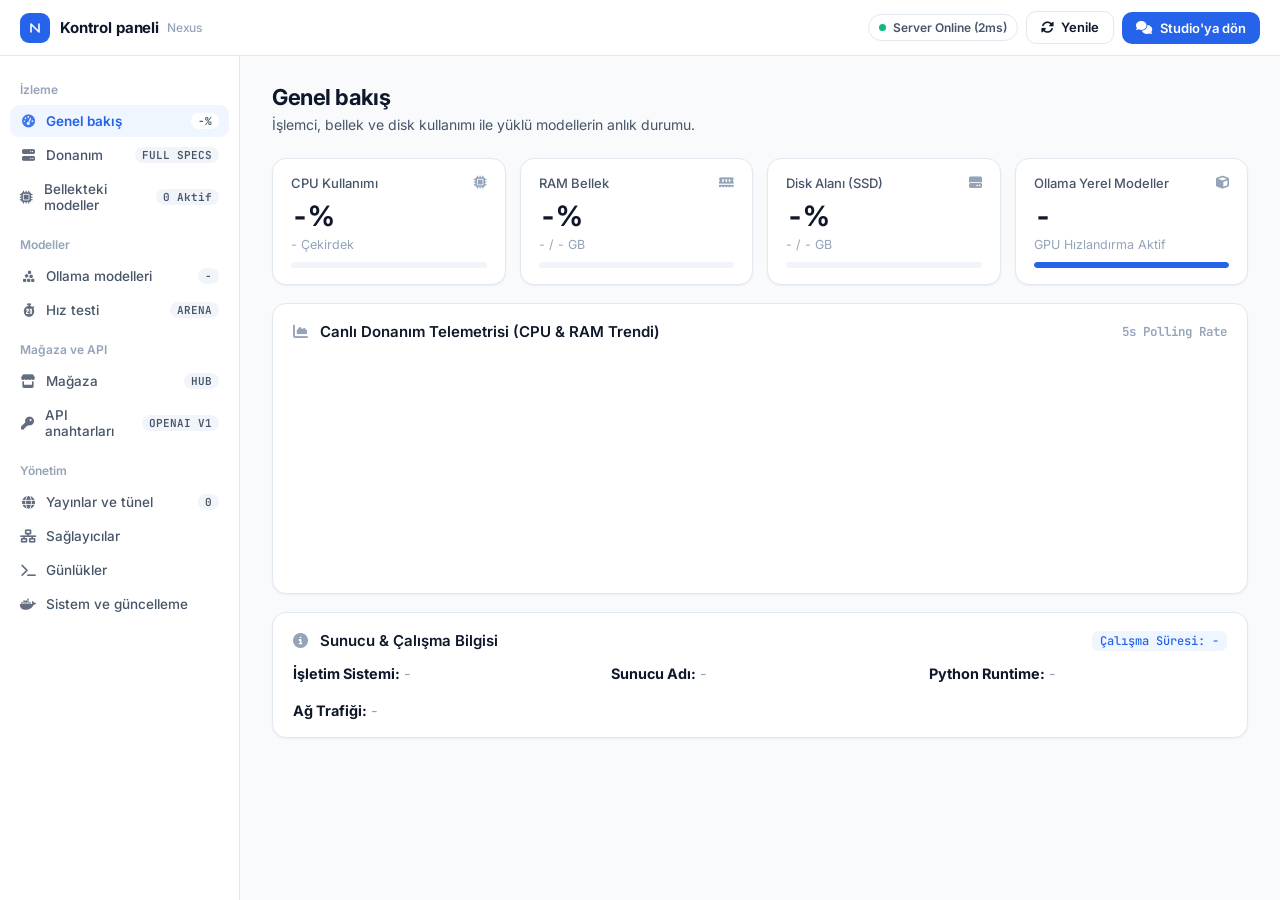
==== commit 40bec5d9: "Nexus onarıldı: çalışan arayüz, güvenli API anahtarları, yeni tasarım - v3.2.0'da geri dönen eski 'Q" ====
--- a/nexus/frontend/src/admin.html
+++ b/nexus/frontend/src/admin.html
@@ -3,569 +3,311 @@
 <head>
     <meta charset="UTF-8">
     <meta name="viewport" content="width=device-width, initial-scale=1.0">
-    <title>Nexus AI Control Panel — Cluster Management Suite</title>
+    <title>Nexus Kontrol Paneli</title>
+    <meta name="theme-color" content="#2563eb">
+    <link rel="icon" href="data:image/svg+xml,%3Csvg xmlns='http://www.w3.org/2000/svg' viewBox='0 0 32 32'%3E%3Crect width='32' height='32' rx='9' fill='%232563eb'/%3E%3Cpath d='M10 22V10l12 12V10' fill='none' stroke='white' stroke-width='3' stroke-linecap='round' stroke-linejoin='round'/%3E%3C/svg%3E">
     <link rel="preconnect" href="https://fonts.googleapis.com">
     <link rel="preconnect" href="https://fonts.gstatic.com" crossorigin>
-    <link href="https://fonts.googleapis.com/css2?family=Plus+Jakarta+Sans:wght@300;400;500;600;700;800&family=JetBrains+Mono:wght@400;500;700;800&display=swap" rel="stylesheet">
+    <link href="https://fonts.googleapis.com/css2?family=Inter:wght@400;500;600;700&family=JetBrains+Mono:wght@400;500&display=swap" rel="stylesheet">
     <link rel="stylesheet" href="https://cdnjs.cloudflare.com/ajax/libs/font-awesome/6.5.1/css/all.min.css">
     <!-- Chart.js for real-time hardware telemetry -->
-    <script src="https://cdn.jsdelivr.net/npm/chart.js"></script>
+    <script src="https://cdn.jsdelivr.net/npm/chart.js@4.4.1/dist/chart.umd.min.js"></script>
     <style>
+        /* Nexus kontrol paneli — Ürün tasarım dili (Inter, slate, tek vurgu mavi). Açık ve koyu tema. */
         :root {
-            --bg-control: #06080d;
-            --sidebar-bg: #090d15;
-            --card-bg: rgba(14, 20, 32, 0.75);
-            --card-border: rgba(255, 255, 255, 0.07);
-            --accent-cyan: #00f2fe;
-            --accent-blue: #4facfe;
-            --accent-purple: #8a2be2;
-            --accent-green: #00f5a0;
-            --accent-amber: #ffb300;
-            --accent-red: #ff416c;
-            --text-main: #f1f5f9;
-            --text-muted: #94a3b8;
+            --zemin: #f8fafc;
+            --yan: #ffffff;
+            --kart: #ffffff;
+            --kart-2: #f1f5f9;
+            --cizgi: #e2e8f0;
+            --metin: #0f172a;
+            --metin-2: #475569;
+            --metin-3: #94a3b8;
+            --vurgu: #2563eb;
+            --vurgu-2: #3b82f6;
+            --vurgu-zemin: #eff6ff;
+            --vurgu-cizgi: #bfdbfe;
+            --golge: 0 1px 2px rgba(15, 23, 42, .05);
+            --terminal: #0f172a;
+            /* Eski adlar: satır içi stiller ve admin.js bu değişkenleri kullanıyor */
+            --bg-control: var(--zemin);
+            --sidebar-bg: var(--yan);
+            --card-bg: var(--kart);
+            --card-border: var(--cizgi);
+            --accent-cyan: var(--vurgu);
+            --accent-blue: var(--vurgu);
+            --accent-purple: var(--vurgu);
+            --accent-green: #059669;
+            --accent-amber: #d97706;
+            --accent-red: #dc2626;
+            --text-main: var(--metin);
+            --text-primary: var(--metin);
+            --text-secondary: var(--metin-2);
+            --text-muted: var(--metin-2);
+            color-scheme: light;
+        }
+        @media (prefers-color-scheme: dark) {
+            :root {
+                --zemin: #0b1120;
+                --yan: #0f172a;
+                --kart: #111a2e;
+                --kart-2: #1e293b;
+                --cizgi: #1e293b;
+                --metin: #f1f5f9;
+                --metin-2: #cbd5e1;
+                --metin-3: #64748b;
+                --vurgu: #3b82f6;
+                --vurgu-2: #60a5fa;
+                --vurgu-zemin: rgba(59, 130, 246, .12);
+                --vurgu-cizgi: rgba(59, 130, 246, .35);
+                --golge: 0 1px 2px rgba(0, 0, 0, .3);
+                --terminal: #020617;
+                --accent-green: #34d399;
+                --accent-amber: #fbbf24;
+                --accent-red: #f87171;
+                color-scheme: dark;
+            }
         }
 
         * { box-sizing: border-box; }
+        :focus-visible { outline: 2px solid var(--vurgu); outline-offset: 2px; }
 
         body.control-panel-body {
-            background-color: var(--bg-control);
-            background-image: 
-                radial-gradient(circle at 5% 10%, rgba(0, 242, 254, 0.05) 0%, transparent 40%),
-                radial-gradient(circle at 95% 90%, rgba(138, 43, 226, 0.06) 0%, transparent 40%),
-                linear-gradient(to bottom, rgba(255,255,255,0.01) 1px, transparent 1px);
-            background-size: 100% 100%, 100% 100%, 40px 40px;
-            color: var(--text-main);
-            font-family: 'Plus Jakarta Sans', sans-serif;
+            background: var(--zemin);
+            color: var(--metin);
+            font-family: Inter, system-ui, -apple-system, "Segoe UI", sans-serif;
+            -webkit-font-smoothing: antialiased;
             margin: 0;
-            padding: 0;
             height: 100vh;
             display: flex;
             flex-direction: column;
             overflow: hidden;
-        }
-
-        /* Top Header */
+            font-size: 14px;
+        }
+        code, pre, .mono { font-family: "JetBrains Mono", ui-monospace, monospace; }
+        h1, h2, h3, h4 { color: var(--metin); }
+
+        /* Üst çubuk */
         .cp-header {
-            height: 64px;
-            background: rgba(9, 13, 21, 0.9);
-            backdrop-filter: blur(20px);
-            border-bottom: 1px solid var(--card-border);
+            height: 56px;
+            background: var(--yan);
+            border-bottom: 1px solid var(--cizgi);
             display: flex;
             align-items: center;
             justify-content: space-between;
-            padding: 0 1.75rem;
+            gap: 12px;
+            padding: 0 1.25rem;
             z-index: 100;
-        }
-
-        .cp-logo-group {
-            display: flex;
-            align-items: center;
-            gap: 14px;
-        }
-
+            flex: none;
+        }
+        .cp-logo-group { display: flex; align-items: center; gap: 10px; min-width: 0; }
         .cp-logo-badge {
-            background: linear-gradient(135deg, var(--accent-cyan), var(--accent-blue));
-            color: #04060c;
-            font-weight: 900;
-            font-size: 0.82rem;
-            padding: 5px 12px;
-            border-radius: 8px;
-            letter-spacing: 0.8px;
-            display: flex;
-            align-items: center;
-            gap: 6px;
-            box-shadow: 0 0 15px rgba(0, 242, 254, 0.3);
-        }
-
-        .cp-title {
-            font-size: 1.15rem;
-            font-weight: 800;
-            letter-spacing: -0.4px;
-            display: flex;
-            align-items: center;
-            gap: 8px;
-        }
-
-        .cp-header-actions {
-            display: flex;
-            align-items: center;
-            gap: 12px;
-        }
+            width: 30px; height: 30px; border-radius: 9px;
+            background: var(--vurgu); color: #fff;
+            display: grid; place-items: center; flex: none;
+            font-size: 0; padding: 0;
+        }
+        .cp-logo-badge svg { width: 16px; height: 16px; }
+        .cp-title { font-size: 15px; font-weight: 700; letter-spacing: -.01em; display: flex; align-items: center; gap: 8px; white-space: nowrap; }
+        .cp-title span, .cp-title small { font-size: 12px; font-weight: 500; color: var(--metin-3); }
+        .cp-header-actions { display: flex; align-items: center; gap: 8px; }
 
         .btn-studio-switch {
-            background: linear-gradient(135deg, rgba(0, 242, 254, 0.15), rgba(79, 172, 254, 0.08));
-            border: 1px solid rgba(0, 242, 254, 0.35);
-            color: var(--accent-cyan);
-            font-weight: 700;
-            font-size: 0.85rem;
-            padding: 8px 16px;
+            background: var(--vurgu); color: #fff; border: 0;
+            font-weight: 600; font-size: 13px;
+            padding: 8px 14px; border-radius: 10px;
+            display: inline-flex; align-items: center; gap: 8px;
+            cursor: pointer; text-decoration: none; white-space: nowrap;
+        }
+        .btn-studio-switch:hover { background: var(--vurgu-2); }
+
+        .status-pill {
+            display: inline-flex; align-items: center; gap: 7px;
+            background: var(--kart); border: 1px solid var(--cizgi);
+            color: var(--metin-2);
+            font-size: 12px; font-weight: 600;
+            padding: 5px 10px; border-radius: 999px; white-space: nowrap;
+        }
+        .pulse-dot { width: 7px; height: 7px; border-radius: 50%; background: #10b981; flex: none; }
+
+        /* Yerleşim */
+        .cp-workspace { display: flex; flex: 1; min-height: 0; overflow: hidden; }
+        .cp-sidebar {
+            width: 240px; flex: none;
+            background: var(--yan);
+            border-right: 1px solid var(--cizgi);
+            padding: 12px 10px;
+            display: flex; flex-direction: column; gap: 2px;
+            overflow-y: auto;
+        }
+        .cp-sidebar-label { font-size: 12px; font-weight: 600; color: var(--metin-3); padding: 14px 10px 6px; }
+        .cp-nav-item {
+            display: flex; align-items: center; justify-content: space-between; gap: 8px;
+            padding: 8px 10px; border-radius: 9px;
+            color: var(--metin-2); font-size: 13.5px; font-weight: 500;
+            cursor: pointer; border: 0;
+        }
+        .cp-nav-item:hover { color: var(--metin); background: var(--kart-2); }
+        .cp-nav-item.active { color: var(--vurgu); background: var(--vurgu-zemin); font-weight: 600; }
+        .cp-nav-left { display: flex; align-items: center; gap: 10px; min-width: 0; }
+        .cp-nav-item i { width: 16px; text-align: center; font-size: 13px; color: inherit; opacity: .85; }
+        .nav-badge {
+            font-size: 11px; font-weight: 600; font-family: "JetBrains Mono", monospace;
+            padding: 1px 7px; border-radius: 999px;
+            background: var(--kart-2) !important; color: var(--metin-2) !important; border: 0 !important;
+            white-space: nowrap;
+        }
+        .cp-nav-item.active .nav-badge { background: var(--kart) !important; }
+
+        .cp-content { flex: 1; min-width: 0; overflow-y: auto; padding: 28px 32px 48px; }
+        .cp-section { display: none; max-width: 1180px; margin: 0 auto; }
+        .cp-section.active { display: block; animation: fadeIn .18s ease-out both; }
+        @keyframes fadeIn { from { opacity: 0; transform: translateY(3px); } to { opacity: 1; transform: none; } }
+
+        .cp-section-header { display: flex; align-items: flex-end; justify-content: space-between; gap: 16px; flex-wrap: wrap; margin-bottom: 22px; }
+        .cp-section-title { font-size: 22px; font-weight: 700; letter-spacing: -.02em; margin: 0; display: flex; align-items: center; gap: 10px; }
+        .cp-section-title i { font-size: 18px; color: var(--metin-3) !important; }
+        .cp-section-desc { color: var(--metin-2); font-size: 14px; margin: 4px 0 0; line-height: 1.55; }
+
+        /* Ölçüm kartları */
+        .metric-grid { display: grid; grid-template-columns: repeat(auto-fit, minmax(220px, 1fr)); gap: 14px; margin-bottom: 18px; }
+        .metric-card, .cp-card, .glass-panel, .provider-card, .benchmark-card {
+            background: var(--kart);
+            border: 1px solid var(--cizgi);
+            border-radius: 14px;
+            box-shadow: var(--golge);
+        }
+        .metric-card { padding: 16px 18px; position: relative; }
+        .metric-card::before { display: none; }
+        .metric-label { font-size: 13px; font-weight: 500; color: var(--metin-2); display: flex; align-items: center; justify-content: space-between; gap: 8px; }
+        .metric-label i { color: var(--metin-3) !important; }
+        .metric-value { font-size: 28px; font-weight: 700; letter-spacing: -.02em; margin: 8px 0 4px; font-variant-numeric: tabular-nums; }
+        .metric-sub { font-size: 12.5px; color: var(--metin-3); }
+        .progress-bar-bg { height: 6px; border-radius: 999px; background: var(--kart-2); overflow: hidden; margin-top: 10px; }
+        .progress-bar-fill { height: 100%; border-radius: 999px; background: var(--vurgu) !important; box-shadow: none !important; transition: width .4s; }
+
+        .glass-panel, .cp-card { padding: 18px 20px; margin-bottom: 18px; }
+        .glass-panel-title { font-size: 15px; font-weight: 600; margin: 0 0 14px; display: flex; align-items: center; justify-content: space-between; gap: 10px; flex-wrap: wrap; }
+        .glass-panel-title i { color: var(--metin-3) !important; }
+
+        /* Tablolar */
+        .custom-table { width: 100%; border-collapse: collapse; font-size: 13.5px; }
+        .custom-table th { text-align: left; font-size: 12px; font-weight: 600; color: var(--metin-3); padding: 8px 12px; border-bottom: 1px solid var(--cizgi); background: transparent; }
+        .custom-table td { padding: 11px 12px; border-bottom: 1px solid var(--cizgi); color: var(--metin); vertical-align: middle; }
+        .custom-table tr:last-child td { border-bottom: 0; }
+        .custom-table tr:hover td { background: var(--kart-2); }
+        .badge-model, .badge-size {
+            display: inline-flex; align-items: center; gap: 5px;
+            font-size: 12px; font-weight: 500; font-family: "JetBrains Mono", monospace;
+            padding: 2px 8px; border-radius: 7px;
+            background: var(--kart-2) !important; color: var(--metin-2) !important; border: 0 !important;
+        }
+        .badge-model { background: var(--vurgu-zemin) !important; color: var(--vurgu) !important; }
+
+        /* Form */
+        .form-row { display: flex; gap: 8px; flex-wrap: wrap; align-items: center; }
+        .custom-input, select.custom-input, textarea.custom-input, .cp-content input[type="text"], .cp-content input[type="password"], .cp-content select, .cp-content textarea {
+            background: var(--kart) !important;
+            color: var(--metin) !important;
+            border: 1px solid var(--cizgi) !important;
             border-radius: 10px;
-            display: flex;
-            align-items: center;
-            gap: 8px;
+            padding: 9px 12px;
+            font-size: 13.5px;
+            font-family: inherit;
+            box-shadow: none !important;
+            min-width: 0;
+        }
+        .custom-input { flex: 1; }
+        .custom-input::placeholder, .cp-content input::placeholder, .cp-content textarea::placeholder { color: var(--metin-3); }
+        .custom-input:focus, .cp-content input:focus, .cp-content select:focus, .cp-content textarea:focus { outline: none; border-color: var(--vurgu) !important; box-shadow: 0 0 0 3px var(--vurgu-zemin) !important; }
+
+        /* Düğmeler */
+        .btn, .btn-action, .btn-danger, .btn-primary, .btn-secondary {
+            display: inline-flex; align-items: center; justify-content: center; gap: 7px;
+            font-family: inherit; font-size: 13px !important; font-weight: 600 !important;
+            padding: 8px 14px; border-radius: 10px !important;
+            cursor: pointer; white-space: nowrap; line-height: 1.2;
+            text-decoration: none; box-shadow: none !important; transform: none !important;
+            transition: background .15s, color .15s, border-color .15s;
+        }
+        .btn-action, .btn-primary {
+            background: var(--vurgu) !important; color: #fff !important; border: 1px solid transparent !important;
+        }
+        .btn-action:hover, .btn-primary:hover { background: var(--vurgu-2) !important; }
+        .btn-action:disabled, .btn-primary:disabled { opacity: .55; cursor: not-allowed; }
+        .btn-secondary, .btn-action.ikinci {
+            background: var(--kart) !important; color: var(--metin) !important; border: 1px solid var(--cizgi) !important;
+        }
+        .btn-secondary:hover, .btn-action.ikinci:hover { background: var(--kart-2) !important; }
+        .btn-secondary.active { background: var(--metin) !important; color: var(--kart) !important; border-color: var(--metin) !important; }
+        .btn-danger { background: var(--kart) !important; color: #dc2626 !important; border: 1px solid var(--cizgi) !important; }
+        .btn-danger:hover { background: #fef2f2 !important; border-color: #fecaca !important; }
+        @media (prefers-color-scheme: dark) { .btn-danger { color: #f87171 !important; } .btn-danger:hover { background: rgba(220, 38, 38, .12) !important; border-color: rgba(220, 38, 38, .35) !important; } }
+
+        .quick-tag {
+            display: inline-flex; align-items: center;
+            font-size: 12.5px; font-weight: 500; font-family: "JetBrains Mono", monospace;
+            padding: 5px 10px; border-radius: 999px;
+            background: var(--kart) !important; color: var(--metin-2) !important; border: 1px solid var(--cizgi) !important;
             cursor: pointer;
-            text-decoration: none;
-            transition: all 0.25s ease;
-        }
-
-        .btn-studio-switch:hover {
-            background: linear-gradient(135deg, rgba(0, 242, 254, 0.25), rgba(79, 172, 254, 0.15));
-            box-shadow: 0 0 20px rgba(0, 242, 254, 0.4);
-            transform: translateY(-1px);
-        }
-
-        .status-pill {
-            display: flex;
-            align-items: center;
-            gap: 7px;
-            background: rgba(0, 245, 160, 0.08);
-            border: 1px solid rgba(0, 245, 160, 0.25);
-            color: var(--accent-green);
-            font-size: 0.78rem;
-            font-weight: 700;
-            padding: 6px 12px;
-            border-radius: 20px;
-        }
-
-        .pulse-dot {
-            width: 8px;
-            height: 8px;
-            border-radius: 50%;
-            background: var(--accent-green);
-            box-shadow: 0 0 10px var(--accent-green);
-            animation: pulse-animation 2s infinite;
-        }
-
-        @keyframes pulse-animation {
-            0% { transform: scale(0.95); box-shadow: 0 0 0 0 rgba(0, 245, 160, 0.7); }
-            70% { transform: scale(1); box-shadow: 0 0 0 8px rgba(0, 245, 160, 0); }
-            100% { transform: scale(0.95); box-shadow: 0 0 0 0 rgba(0, 245, 160, 0); }
-        }
-
-        /* Main Layout */
-        .cp-workspace {
-            display: flex;
-            flex: 1;
-            height: calc(100vh - 64px);
-            overflow: hidden;
-        }
-
-        /* Sidebar Navigation */
-        .cp-sidebar {
-            width: 250px;
-            background: var(--sidebar-bg);
-            border-right: 1px solid var(--card-border);
-            padding: 1.25rem 0.85rem;
-            display: flex;
-            flex-direction: column;
-            gap: 6px;
-        }
-
-        .cp-sidebar-label {
-            font-size: 0.72rem;
-            font-weight: 800;
-            color: #64748b;
-            text-transform: uppercase;
-            letter-spacing: 0.8px;
-            padding: 8px 12px 4px 12px;
-            margin-top: 6px;
-        }
-
-        .cp-nav-item {
-            display: flex;
-            align-items: center;
-            justify-content: space-between;
-            padding: 11px 14px;
-            border-radius: 10px;
-            color: var(--text-muted);
-            font-size: 0.88rem;
-            font-weight: 600;
-            cursor: pointer;
-            transition: all 0.2s;
-            border: 1px solid transparent;
-        }
-
-        .cp-nav-item:hover {
-            color: var(--text-main);
-            background: rgba(255, 255, 255, 0.03);
-        }
-
-        .cp-nav-item.active {
-            color: #fff;
-            background: linear-gradient(90deg, rgba(0, 242, 254, 0.16), rgba(79, 172, 254, 0.05));
-            border-color: rgba(0, 242, 254, 0.3);
-        }
-
-        .cp-nav-left {
-            display: flex;
-            align-items: center;
-            gap: 12px;
-        }
-
-        .cp-nav-item i {
-            font-size: 1rem;
-            width: 20px;
-            text-align: center;
-        }
-
-        .nav-badge {
-            font-size: 0.7rem;
-            font-family: 'JetBrains Mono', monospace;
-            padding: 2px 7px;
-            border-radius: 10px;
-            background: rgba(255, 255, 255, 0.08);
-            color: #cbd5e1;
-        }
-
-        /* Content Area */
-        .cp-content {
-            flex: 1;
-            overflow-y: auto;
-            padding: 2rem 2.5rem;
-        }
-
-        .cp-section {
-            display: none;
-            max-width: 1280px;
-            margin: 0 auto;
-            animation: fadeIn 0.25s ease;
-        }
-
-        .cp-section.active {
-            display: block;
-        }
-
-        @keyframes fadeIn {
-            from { opacity: 0; transform: translateY(6px); }
-            to { opacity: 1; transform: translateY(0); }
-        }
-
-        .cp-section-header {
-            margin-bottom: 1.75rem;
-            display: flex;
-            align-items: flex-end;
-            justify-content: space-between;
-        }
-
-        .cp-section-title {
-            font-size: 1.5rem;
-            font-weight: 800;
-            letter-spacing: -0.4px;
-            margin: 0 0 4px 0;
-        }
-
-        .cp-section-desc {
-            color: var(--text-muted);
-            font-size: 0.88rem;
-            margin: 0;
-        }
-
-        /* Metric Grid */
-        .metric-grid {
-            display: grid;
-            grid-template-columns: repeat(auto-fit, minmax(250px, 1fr));
-            gap: 1.25rem;
-            margin-bottom: 1.75rem;
-        }
-
-        .metric-card {
-            background: var(--card-bg);
-            border: 1px solid var(--card-border);
-            border-radius: 14px;
-            padding: 1.35rem;
-            position: relative;
-            overflow: hidden;
-            backdrop-filter: blur(14px);
-        }
-
-        .metric-card::before {
-            content: '';
-            position: absolute;
-            top: 0;
-            left: 0;
-            right: 0;
-            height: 3px;
-            background: linear-gradient(90deg, var(--accent-cyan), var(--accent-blue));
-            opacity: 0.9;
-        }
-
-        .metric-label {
-            font-size: 0.8rem;
-            font-weight: 700;
-            color: var(--text-muted);
-            text-transform: uppercase;
-            letter-spacing: 0.6px;
-            display: flex;
-            align-items: center;
-            justify-content: space-between;
-        }
-
-        .metric-value {
-            font-size: 2rem;
-            font-weight: 800;
-            margin: 10px 0 4px 0;
-            font-family: 'JetBrains Mono', monospace;
-            color: #fff;
-        }
-
-        .metric-sub {
-            font-size: 0.8rem;
-            color: var(--text-muted);
-        }
-
-        .progress-bar-bg {
-            background: rgba(255, 255, 255, 0.07);
-            border-radius: 6px;
-            height: 6px;
-            margin-top: 12px;
-            overflow: hidden;
-        }
-
-        .progress-bar-fill {
-            height: 100%;
-            background: linear-gradient(90deg, var(--accent-cyan), var(--accent-blue));
-            border-radius: 6px;
-            transition: width 0.4s ease;
-        }
-
-        /* Glass Panels & Tables */
-        .glass-panel {
-            background: var(--card-bg);
-            border: 1px solid var(--card-border);
-            border-radius: 14px;
-            padding: 1.5rem;
-            margin-bottom: 1.75rem;
-            backdrop-filter: blur(14px);
-        }
-
-        .glass-panel-title {
-            font-size: 1.1rem;
-            font-weight: 700;
-            margin: 0 0 1.25rem 0;
-            display: flex;
-            align-items: center;
-            justify-content: space-between;
-        }
-
-        .custom-table {
-            width: 100%;
-            border-collapse: collapse;
-            font-size: 0.88rem;
-        }
-
-        .custom-table th {
-            text-align: left;
-            padding: 12px 14px;
-            color: var(--text-muted);
-            font-weight: 700;
-            border-bottom: 1px solid var(--card-border);
-            text-transform: uppercase;
-            font-size: 0.74rem;
-            letter-spacing: 0.6px;
-        }
-
-        .custom-table td {
-            padding: 14px;
-            border-bottom: 1px solid rgba(255, 255, 255, 0.04);
-        }
-
-        .custom-table tr:hover td {
-            background: rgba(255, 255, 255, 0.02);
-        }
-
-        .badge-model {
-            background: rgba(0, 242, 254, 0.12);
-            color: var(--accent-cyan);
-            border: 1px solid rgba(0, 242, 254, 0.3);
-            padding: 4px 9px;
-            border-radius: 6px;
-            font-family: 'JetBrains Mono', monospace;
-            font-size: 0.82rem;
-            font-weight: 700;
-        }
-
-        .badge-size {
-            background: rgba(255, 255, 255, 0.07);
-            color: #e2e8f0;
-            padding: 3px 8px;
-            border-radius: 6px;
-            font-family: 'JetBrains Mono', monospace;
-            font-size: 0.8rem;
-            font-weight: 600;
-        }
-
-        /* Inputs & Buttons */
-        .form-row {
-            display: flex;
-            gap: 12px;
-            margin-bottom: 1rem;
-        }
-
-        .custom-input {
-            flex: 1;
-            background: rgba(0, 0, 0, 0.4);
-            border: 1px solid var(--card-border);
-            border-radius: 10px;
-            padding: 11px 16px;
-            color: #fff;
-            font-family: 'Plus Jakarta Sans', sans-serif;
-            font-size: 0.9rem;
-            outline: none;
-            transition: all 0.2s;
-        }
-
-        .custom-input:focus {
-            border-color: var(--accent-cyan);
-            box-shadow: 0 0 12px rgba(0, 242, 254, 0.25);
-        }
-
-        .btn-action {
-            background: linear-gradient(135deg, var(--accent-cyan), var(--accent-blue));
-            color: #050811;
-            font-weight: 700;
-            border: none;
-            border-radius: 10px;
-            padding: 11px 20px;
-            cursor: pointer;
-            font-size: 0.88rem;
-            display: flex;
-            align-items: center;
-            gap: 8px;
-            transition: all 0.2s;
-        }
-
-        .btn-action:hover {
-            opacity: 0.94;
-            transform: translateY(-1px);
-            box-shadow: 0 0 18px rgba(0, 242, 254, 0.45);
-        }
-
-        .btn-danger {
-            background: rgba(255, 65, 108, 0.15);
-            color: #ff4b2b;
-            border: 1px solid rgba(255, 65, 108, 0.35);
-            border-radius: 8px;
-            padding: 6px 12px;
-            cursor: pointer;
-            font-size: 0.8rem;
-            font-weight: 700;
-            transition: all 0.2s;
-        }
-
-        .btn-danger:hover {
-            background: rgba(255, 65, 108, 0.35);
-            box-shadow: 0 0 10px rgba(255, 65, 108, 0.4);
-        }
-
-        .quick-tag {
-            background: rgba(255, 255, 255, 0.05);
-            border: 1px solid rgba(255, 255, 255, 0.1);
-            color: var(--text-muted);
-            padding: 5px 12px;
-            border-radius: 8px;
-            font-size: 0.8rem;
-            cursor: pointer;
-            transition: all 0.2s;
-            font-family: 'JetBrains Mono', monospace;
-        }
-
-        .quick-tag:hover {
-            background: rgba(0, 242, 254, 0.12);
-            color: var(--accent-cyan);
-            border-color: rgba(0, 242, 254, 0.35);
-            transform: translateY(-1px);
-        }
-
-        /* Benchmark Arena Box */
-        .benchmark-card {
-            background: rgba(10, 15, 25, 0.9);
-            border: 1px solid rgba(0, 242, 254, 0.25);
-            border-radius: 12px;
-            padding: 1.5rem;
-            margin-top: 1rem;
-        }
-
-        .bench-stat-badge {
-            background: rgba(0, 0, 0, 0.5);
-            border: 1px solid var(--card-border);
-            padding: 10px 14px;
-            border-radius: 10px;
-            text-align: center;
-        }
-
-        .bench-stat-val {
-            font-size: 1.4rem;
-            font-weight: 800;
-            font-family: 'JetBrains Mono', monospace;
-            color: var(--accent-cyan);
-        }
-
-        .bench-stat-lbl {
-            font-size: 0.72rem;
-            color: var(--text-muted);
-            text-transform: uppercase;
-            letter-spacing: 0.5px;
-            margin-top: 2px;
-        }
-
+        }
+        .quick-tag:hover { border-color: var(--vurgu-cizgi) !important; color: var(--vurgu) !important; }
+
+        /* Hız testi */
+        .benchmark-card { padding: 18px 20px; }
+        .bench-stat-badge { background: var(--kart-2) !important; border: 0 !important; padding: 12px 14px; border-radius: 12px; text-align: center; }
+        .bench-stat-val { font-size: 22px; font-weight: 700; font-family: "JetBrains Mono", monospace; color: var(--metin) !important; font-variant-numeric: tabular-nums; }
+        .bench-stat-lbl { font-size: 12px; color: var(--metin-3); margin-top: 2px; }
+
+        /* Günlük */
         .log-terminal {
-            background: #04060b;
-            border: 1px solid var(--card-border);
-            border-radius: 10px;
-            padding: 1.25rem;
-            font-family: 'JetBrains Mono', monospace;
-            font-size: 0.84rem;
-            height: 420px;
-            overflow-y: auto;
-            color: #94a3b8;
-            line-height: 1.6;
-        }
-
-        .log-line {
-            margin-bottom: 8px;
-            border-bottom: 1px solid rgba(255, 255, 255, 0.03);
-            padding-bottom: 6px;
-            display: flex;
-            align-items: center;
-            flex-wrap: wrap;
-            gap: 8px;
-        }
-
-        .log-time { color: #475569; }
-        .log-tag { font-weight: 700; padding: 2px 7px; border-radius: 5px; font-size: 0.74rem; }
-        .log-tag.success { background: rgba(0, 245, 160, 0.15); color: var(--accent-green); border: 1px solid rgba(0, 245, 160, 0.3); }
-        .log-tag.error { background: rgba(255, 65, 108, 0.15); color: var(--accent-red); border: 1px solid rgba(255, 65, 108, 0.3); }
-
-        /* Provider Cards */
-        .provider-cards-grid {
-            display: grid;
-            grid-template-columns: repeat(auto-fit, minmax(280px, 1fr));
-            gap: 1.25rem;
-        }
-
-        .provider-card {
-            background: var(--card-bg);
-            border: 1px solid var(--card-border);
-            border-radius: 14px;
-            padding: 1.35rem;
-            backdrop-filter: blur(14px);
-        }
-
-        .provider-header {
-            display: flex;
-            align-items: center;
-            justify-content: space-between;
-            margin-bottom: 14px;
-        }
-
-        .provider-icon-title {
-            display: flex;
-            align-items: center;
-            gap: 10px;
-            font-weight: 700;
-            font-size: 1rem;
-        }
+            background: var(--terminal) !important; color: #cbd5e1 !important;
+            border: 1px solid var(--cizgi); border-radius: 12px;
+            padding: 14px 16px; font-family: "JetBrains Mono", monospace; font-size: 12.5px;
+            height: 420px; overflow-y: auto; line-height: 1.65;
+        }
+        .log-line { margin-bottom: 6px; padding-bottom: 6px; border-bottom: 1px solid rgba(148, 163, 184, .12); display: flex; align-items: center; flex-wrap: wrap; gap: 8px; }
+        .log-time { color: #64748b; }
+        .log-tag { font-weight: 600; padding: 1px 7px; border-radius: 6px; font-size: 11.5px; background: rgba(148, 163, 184, .15); color: #cbd5e1; }
+        .log-tag.success { background: rgba(16, 185, 129, .15); color: #34d399; border: 0; }
+        .log-tag.error { background: rgba(239, 68, 68, .15); color: #f87171; border: 0; }
+
+        /* Sağlayıcılar */
+        .provider-cards-grid { display: grid; grid-template-columns: repeat(auto-fit, minmax(260px, 1fr)); gap: 14px; }
+        .provider-card { padding: 16px 18px; }
+        .provider-header { display: flex; align-items: center; justify-content: space-between; gap: 10px; margin-bottom: 12px; }
+        .provider-icon-title { display: flex; align-items: center; gap: 10px; font-weight: 600; font-size: 14.5px; }
+        .provider-icon-title i { color: var(--metin-3) !important; }
+
+        /* Örnek kod blokları */
+        .cp-content pre { background: var(--terminal) !important; color: #e2e8f0 !important; border-radius: 10px; border: 0 !important; }
+        .cp-content code { font-family: "JetBrains Mono", monospace; }
+
+        /* Tünel anahtarı */
+        #tunnel-slider-span::after { content: ""; position: absolute; top: 3px; left: 3px; width: 18px; height: 18px; border-radius: 50%; background: #fff; box-shadow: 0 1px 2px rgba(15, 23, 42, .3); transition: transform .2s; }
+        #tunnel-toggle-checkbox:checked + #tunnel-slider-span::after { transform: translateX(22px); }
+        #tunnel-toggle-checkbox:focus-visible + #tunnel-slider-span { outline: 2px solid var(--vurgu); outline-offset: 2px; }
+
+        /* Kaydırma çubukları */
+        ::-webkit-scrollbar { width: 8px; height: 8px; }
+        ::-webkit-scrollbar-track { background: transparent; }
+        ::-webkit-scrollbar-thumb { background: var(--cizgi); border-radius: 999px; border: 2px solid transparent; background-clip: content-box; }
+
+        /* Dar ekran: kenar çubuğu üstte yatay kaydırılan sekmeler */
+        @media (max-width: 860px) {
+            .cp-workspace { flex-direction: column; }
+            .cp-sidebar { width: auto; flex-direction: row; overflow-x: auto; overflow-y: hidden; border-right: 0; border-bottom: 1px solid var(--cizgi); padding: 8px; gap: 4px; }
+            .cp-sidebar-label { display: none; }
+            .cp-nav-item { flex: none; }
+            .cp-nav-item .nav-badge { display: none; }
+            .cp-content { padding: 20px 16px 40px; }
+            .cp-header .status-pill { display: none; }
+            .cp-title span, .cp-title small { display: none; }
+            #update-top-banner { display: none !important; }
+            .cp-header .btn-secondary span, .btn-studio-switch span { display: none; }
+            .cp-header { padding: 0 12px; }
+        }
+        @media (prefers-reduced-motion: reduce) { *, *::before, *::after { animation: none !important; transition: none !important; } }
     </style>
 </head>
 <body class="control-panel-body">
@@ -573,14 +315,14 @@
     <!-- Top Navigation Header -->
     <header class="cp-header">
         <div class="cp-logo-group">
-            <span class="cp-logo-badge"><i class="fa-solid fa-bolt"></i> NEXUS CP</span>
-            <span class="cp-title">AI Cluster Control Panel <span style="font-size: 0.75rem; color: #64748b; font-family: 'JetBrains Mono', monospace;">v2.0</span></span>
+            <a href="index.html" class="cp-logo-badge" aria-label="Nexus AI Studio"><svg viewBox="0 0 24 24" fill="none" stroke="currentColor" stroke-width="2.4" stroke-linecap="round" stroke-linejoin="round"><path d="M6 18V6l12 12V6"/></svg></a>
+            <span class="cp-title">Kontrol paneli <small>Nexus</small></span>
         </div>
 
         <div class="cp-header-actions">
-            <div id="update-top-banner" style="display: none; align-items: center; gap: 8px; background: linear-gradient(135deg, rgba(255, 179, 0, 0.2), rgba(255, 65, 108, 0.2)); border: 1px solid rgba(255, 179, 0, 0.4); padding: 5px 12px; border-radius: 20px; font-size: 0.78rem; font-weight: 800; color: var(--accent-amber); cursor: pointer;" onclick="switchSection('system')">
+            <div id="update-top-banner" style="display: none; align-items: center; gap: 8px; border: 1px solid var(--cizgi); padding: 5px 12px; border-radius: 20px; font-size: 0.78rem; font-weight: 700; color: var(--accent-amber); cursor: pointer" onclick="switchSection('system')">
                 <i class="fa-solid fa-cloud-arrow-down fa-bounce"></i>
-                <span id="update-top-text">🚀 Yeni Güncelleme Mevcut!</span>
+                <span id="update-top-text">Yeni Güncelleme Mevcut!</span>
             </div>
 
             <div class="status-pill" id="server-status-pill">
@@ -588,13 +330,13 @@
                 <span id="server-ping-text">Server Online (2ms)</span>
             </div>
 
-            <button class="btn-action" style="padding: 8px 14px; font-size: 0.82rem; background: rgba(255,255,255,0.06); color:#fff; border: 1px solid var(--card-border);" onclick="fetchOverview()">
+            <button class="btn-secondary" onclick="fetchOverview()">
                 <i class="fa-solid fa-rotate"></i> <span>Yenile</span>
             </button>
 
             <a href="index.html" class="btn-studio-switch">
                 <i class="fa-solid fa-comments"></i>
-                <span>💬 AI Studio'ya Geç</span>
+                <span>Studio'ya dön</span>
             </a>
         </div>
     </header>
@@ -603,54 +345,54 @@
     <div class="cp-workspace">
         <!-- Sidebar Navigation -->
         <aside class="cp-sidebar">
-            <div class="cp-sidebar-label">MONİTÖR & TELEMETRİ</div>
+            <div class="cp-sidebar-label">İzleme</div>
             <div class="cp-nav-item active" onclick="switchSection('overview')">
-                <div class="cp-nav-left"><i class="fa-solid fa-gauge-high" style="color: var(--accent-cyan);"></i><span>Genel Bakış</span></div>
+                <div class="cp-nav-left"><i class="fa-solid fa-gauge-high"></i><span>Genel bakış</span></div>
                 <span class="nav-badge" id="badge-cpu-load">-%</span>
             </div>
             <div class="cp-nav-item" onclick="switchSection('specs')">
-                <div class="cp-nav-left"><i class="fa-solid fa-server" style="color: #38bdf8;"></i><span>Donanım & Sistem Detayları</span></div>
-                <span class="nav-badge" style="color: #38bdf8; background: rgba(56, 189, 248, 0.15); border: 1px solid rgba(56, 189, 248, 0.3);">FULL SPECS</span>
+                <div class="cp-nav-left"><i class="fa-solid fa-server"></i><span>Donanım</span></div>
+                <span class="nav-badge" style="color: var(--vurgu); border: 1px solid var(--cizgi)">FULL SPECS</span>
             </div>
             <div class="cp-nav-item" onclick="switchSection('vram')">
-                <div class="cp-nav-left"><i class="fa-solid fa-microchip" style="color: var(--accent-green);"></i><span>VRAM & Bellek</span></div>
+                <div class="cp-nav-left"><i class="fa-solid fa-microchip"></i><span>Bellekteki modeller</span></div>
                 <span class="nav-badge" id="badge-vram-count">0 Aktif</span>
             </div>
 
-            <div class="cp-sidebar-label">MODEL & BENCHMARK</div>
+            <div class="cp-sidebar-label">Modeller</div>
             <div class="cp-nav-item" onclick="switchSection('models')">
-                <div class="cp-nav-left"><i class="fa-solid fa-cubes-stacked" style="color: var(--accent-blue);"></i><span>Model Merkezi</span></div>
+                <div class="cp-nav-left"><i class="fa-solid fa-cubes-stacked"></i><span>Ollama modelleri</span></div>
                 <span class="nav-badge" id="badge-models-count">-</span>
             </div>
             <div class="cp-nav-item" onclick="switchSection('benchmark')">
-                <div class="cp-nav-left"><i class="fa-solid fa-stopwatch-20" style="color: var(--accent-amber);"></i><span>Hız & Benchmark</span></div>
-                <span class="nav-badge" style="color: var(--accent-amber);">ARENA</span>
+                <div class="cp-nav-left"><i class="fa-solid fa-stopwatch-20"></i><span>Hız testi</span></div>
+                <span class="nav-badge" style="color: var(--accent-amber)">ARENA</span>
             </div>
 
             
-            <div class="cp-sidebar-label">NEXUS MAĞAZA & API</div>
+            <div class="cp-sidebar-label">Mağaza ve API</div>
             <div class="cp-nav-item" onclick="switchSection('store')">
-                <div class="cp-nav-left"><i class="fa-solid fa-store" style="color: #ec4899;"></i><span>Nexus Store & HuggingFace</span></div>
-                <span class="nav-badge" style="color: #ec4899; background: rgba(236, 72, 153, 0.15);">HUB</span>
+                <div class="cp-nav-left"><i class="fa-solid fa-store"></i><span>Mağaza</span></div>
+                <span class="nav-badge" style="color: var(--vurgu)">HUB</span>
             </div>
             <div class="cp-nav-item" onclick="switchSection('apikeys')">
-                <div class="cp-nav-left"><i class="fa-solid fa-key" style="color: #f59e0b;"></i><span>API Key Verme & Gateway</span></div>
-                <span class="nav-badge" style="color: #f59e0b; background: rgba(245, 158, 11, 0.15);">OPENAI V1</span>
-            </div>
-
-            <div class="cp-sidebar-label">YÖNETİM & LOGLAR</div>
+                <div class="cp-nav-left"><i class="fa-solid fa-key"></i><span>API anahtarları</span></div>
+                <span class="nav-badge" style="color: var(--accent-amber)">OPENAI V1</span>
+            </div>
+
+            <div class="cp-sidebar-label">Yönetim</div>
             <div class="cp-nav-item" onclick="switchSection('deployments')">
-                <div class="cp-nav-left"><i class="fa-solid fa-globe" style="color: var(--accent-cyan);"></i><span>Canlı Yayınlar & Tünel</span></div>
+                <div class="cp-nav-left"><i class="fa-solid fa-globe"></i><span>Yayınlar ve tünel</span></div>
                 <span class="nav-badge" id="badge-deployments-count">0</span>
             </div>
             <div class="cp-nav-item" onclick="switchSection('providers')">
-                <div class="cp-nav-left"><i class="fa-solid fa-network-wired" style="color: var(--accent-purple);"></i><span>Sağlayıcılar & API</span></div>
+                <div class="cp-nav-left"><i class="fa-solid fa-network-wired"></i><span>Sağlayıcılar</span></div>
             </div>
             <div class="cp-nav-item" onclick="switchSection('logs')">
-                <div class="cp-nav-left"><i class="fa-solid fa-terminal" style="color: var(--accent-red);"></i><span>Canlı Loglar</span></div>
+                <div class="cp-nav-left"><i class="fa-solid fa-terminal"></i><span>Günlükler</span></div>
             </div>
             <div class="cp-nav-item" onclick="switchSection('system')">
-                <div class="cp-nav-left"><i class="fa-brands fa-docker" style="color: #0db7ed;"></i><span>Konteyner Mimarisi</span></div>
+                <div class="cp-nav-left"><i class="fa-brands fa-docker"></i><span>Sistem ve güncelleme</span></div>
             </div>
         </aside>
 
@@ -661,8 +403,8 @@
             <section id="sec-overview" class="cp-section active">
                 <div class="cp-section-header">
                     <div>
-                        <h2 class="cp-section-title">Sistem & AI Kümesi Genel Bakış</h2>
-                        <p class="cp-section-desc">Sunucu donanım kaynakları, yapay zeka çıkarım motoru ve anlık yük durumu.</p>
+                        <h2 class="cp-section-title">Genel bakış</h2>
+                        <p class="cp-section-desc">İşlemci, bellek ve disk kullanımı ile yüklü modellerin anlık durumu.</p>
                     </div>
                 </div>
 
@@ -671,48 +413,48 @@
                     <div class="metric-card">
                         <div class="metric-label">
                             <span>CPU Kullanımı</span>
-                            <i class="fa-solid fa-microchip" style="color: var(--accent-cyan);"></i>
+                            <i class="fa-solid fa-microchip"></i>
                         </div>
                         <div class="metric-value" id="val-cpu">-%</div>
                         <div class="metric-sub" id="val-cpu-cores">- Çekirdek</div>
                         <div class="progress-bar-bg">
-                            <div class="progress-bar-fill" id="bar-cpu" style="width: 0%;"></div>
+                            <div class="progress-bar-fill" id="bar-cpu" style="width: 0%"></div>
                         </div>
                     </div>
 
                     <div class="metric-card">
                         <div class="metric-label">
                             <span>RAM Bellek</span>
-                            <i class="fa-solid fa-memory" style="color: var(--accent-blue);"></i>
+                            <i class="fa-solid fa-memory"></i>
                         </div>
                         <div class="metric-value" id="val-ram">-%</div>
                         <div class="metric-sub" id="val-ram-detail">- / - GB</div>
                         <div class="progress-bar-bg">
-                            <div class="progress-bar-fill" id="bar-ram" style="width: 0%;"></div>
+                            <div class="progress-bar-fill" id="bar-ram" style="width: 0%"></div>
                         </div>
                     </div>
 
                     <div class="metric-card">
                         <div class="metric-label">
                             <span>Disk Alanı (SSD)</span>
-                            <i class="fa-solid fa-hard-drive" style="color: var(--accent-purple);"></i>
+                            <i class="fa-solid fa-hard-drive"></i>
                         </div>
                         <div class="metric-value" id="val-disk">-%</div>
                         <div class="metric-sub" id="val-disk-detail">- / - GB</div>
                         <div class="progress-bar-bg">
-                            <div class="progress-bar-fill" id="bar-disk" style="width: 0%;"></div>
+                            <div class="progress-bar-fill" id="bar-disk" style="width: 0%"></div>
                         </div>
                     </div>
 
                     <div class="metric-card">
                         <div class="metric-label">
                             <span>Ollama Yerel Modeller</span>
-                            <i class="fa-solid fa-cube" style="color: var(--accent-green);"></i>
+                            <i class="fa-solid fa-cube"></i>
                         </div>
                         <div class="metric-value" id="val-models-count">-</div>
                         <div class="metric-sub" id="val-ollama-status">GPU Hızlandırma Aktif</div>
                         <div class="progress-bar-bg">
-                            <div class="progress-bar-fill" style="width: 100%; background: var(--accent-green);"></div>
+                            <div class="progress-bar-fill" style="width: 100%; background: var(--accent-green)"></div>
                         </div>
                     </div>
                 </div>
@@ -720,10 +462,10 @@
                 <!-- Real-Time Telemetry Graph -->
                 <div class="glass-panel">
                     <h3 class="glass-panel-title">
-                        <span><i class="fa-solid fa-chart-area" style="color: var(--accent-cyan); margin-right: 8px;"></i> Canlı Donanım Telemetrisi (CPU & RAM Trendi)</span>
-                        <span style="font-size: 0.78rem; color: #64748b; font-family: 'JetBrains Mono', monospace;">5s Polling Rate</span>
+                        <span><i class="fa-solid fa-chart-area" style="margin-right: 8px"></i> Canlı Donanım Telemetrisi (CPU & RAM Trendi)</span>
+                        <span style="font-size: 0.78rem; color: var(--metin-3); font-family: 'JetBrains Mono', monospace">5s Polling Rate</span>
                     </h3>
-                    <div style="height: 220px; position: relative;">
+                    <div style="height: 220px; position: relative">
                         <canvas id="telemetryChart"></canvas>
                     </div>
                 </div>
@@ -731,14 +473,14 @@
                 <!-- Server Info Panel -->
                 <div class="glass-panel">
                     <h3 class="glass-panel-title">
-                        <span><i class="fa-solid fa-circle-info" style="color: var(--accent-cyan); margin-right: 8px;"></i> Sunucu & Çalışma Bilgisi</span>
+                        <span><i class="fa-solid fa-circle-info" style="margin-right: 8px"></i> Sunucu & Çalışma Bilgisi</span>
                         <span class="badge-model" id="val-uptime">Çalışma Süresi: -</span>
                     </h3>
-                    <div style="display: grid; grid-template-columns: repeat(auto-fit, minmax(240px, 1fr)); gap: 1.25rem; font-size: 0.9rem; color: #cbd5e1;">
-                        <div><strong>İşletim Sistemi:</strong> <span id="val-os" style="color: #94a3b8;">-</span></div>
-                        <div><strong>Sunucu Adı:</strong> <span id="val-hostname" style="color: #94a3b8;">-</span></div>
-                        <div><strong>Python Runtime:</strong> <span id="val-python" style="color: #94a3b8;">-</span></div>
-                        <div><strong>Ağ Trafiği:</strong> <span id="val-net" style="color: #94a3b8;">-</span></div>
+                    <div style="display: grid; grid-template-columns: repeat(auto-fit, minmax(240px, 1fr)); gap: 1.25rem; font-size: 0.9rem">
+                        <div><strong>İşletim Sistemi:</strong> <span id="val-os" style="color: var(--metin-3)">-</span></div>
+                        <div><strong>Sunucu Adı:</strong> <span id="val-hostname" style="color: var(--metin-3)">-</span></div>
+                        <div><strong>Python Runtime:</strong> <span id="val-python" style="color: var(--metin-3)">-</span></div>
+                        <div><strong>Ağ Trafiği:</strong> <span id="val-net" style="color: var(--metin-3)">-</span></div>
                     </div>
                 </div>
             </section>
@@ -747,14 +489,14 @@
             <section id="sec-vram" class="cp-section">
                 <div class="cp-section-header">
                     <div>
-                        <h2 class="cp-section-title">VRAM & Bellekte Yüklü Modeller</h2>
-                        <p class="cp-section-desc">Şu anda GPU/RAM belleğinde yüklü ve anında yanıt vermeye hazır olan modeller.</p>
+                        <h2 class="cp-section-title">Bellekteki modeller</h2>
+                        <p class="cp-section-desc">Şu an GPU ya da RAM belleğinde yüklü, hemen yanıt verebilen modeller.</p>
                     </div>
                 </div>
 
                 <div class="glass-panel">
                     <h3 class="glass-panel-title">
-                        <span><i class="fa-solid fa-microchip" style="color: var(--accent-green); margin-right: 8px;"></i> Aktif VRAM Bellek Tahsisi</span>
+                        <span><i class="fa-solid fa-microchip" style="margin-right: 8px"></i> Aktif VRAM Bellek Tahsisi</span>
                         <button class="btn-danger" onclick="fetchRunningModels()"><i class="fa-solid fa-rotate"></i> Yenile</button>
                     </h3>
                     <table class="custom-table">
@@ -764,11 +506,11 @@
                                 <th>VRAM Kullanımı</th>
                                 <th>Toplam Bellek</th>
                                 <th>Bitiş Zamanı</th>
-                                <th style="text-align: right;">Bellekten Boşalt</th>
+                                <th style="text-align: right">Bellekten Boşalt</th>
                             </tr>
                         </thead>
                         <tbody id="vram-models-tbody">
-                            <tr><td colspan="5" style="text-align: center; color: var(--text-muted);">Kontrol ediliyor...</td></tr>
+                            <tr><td colspan="5" style="text-align: center; color: var(--text-muted)">Kontrol ediliyor...</td></tr>
                         </tbody>
                     </table>
                 </div>
@@ -778,20 +520,20 @@
             <section id="sec-models" class="cp-section">
                 <div class="cp-section-header">
                     <div>
-                        <h2 class="cp-section-title">Ollama Model Merkezi</h2>
-                        <p class="cp-section-desc">Sunucunuzdaki yerel modelleri yönetin, yeni modeller indirin veya kaldırın.</p>
+                        <h2 class="cp-section-title">Ollama modelleri</h2>
+                        <p class="cp-section-desc">Bilgisayarındaki yerel modelleri yönet, yenilerini indir ya da kaldır.</p>
                     </div>
                 </div>
 
                 <!-- Pull Model Form -->
                 <div class="glass-panel">
-                    <h3 class="glass-panel-title"><span><i class="fa-solid fa-cloud-arrow-down" style="color: var(--accent-cyan); margin-right: 8px;"></i> Yeni Model İndir (Pull Model)</span></h3>
+                    <h3 class="glass-panel-title"><span><i class="fa-solid fa-cloud-arrow-down" style="margin-right: 8px"></i> Yeni Model İndir (Pull Model)</span></h3>
                     <div class="form-row">
                         <input type="text" id="input-pull-name" class="custom-input" placeholder="Model adı girin (örn: deepseek-r1:8b, qwen2.5-coder:7b, llama3.2)">
                         <button class="btn-action" id="btn-pull-submit" onclick="pullModel()"><i class="fa-solid fa-download"></i> İndir</button>
                     </div>
-                    <div style="display: flex; gap: 8px; flex-wrap: wrap; margin-top: 10px;">
-                        <span style="font-size: 0.8rem; color: var(--text-muted); align-self: center;">Önerilen Modeller:</span>
+                    <div style="display: flex; gap: 8px; flex-wrap: wrap; margin-top: 10px">
+                        <span style="font-size: 0.8rem; color: var(--text-muted); align-self: center">Önerilen Modeller:</span>
                         <span class="quick-tag" onclick="setPullName('deepseek-r1:8b')">deepseek-r1:8b (Akıl Yürütme)</span>
                         <span class="quick-tag" onclick="setPullName('qwen2.5-coder:7b')">qwen2.5-coder:7b (Kodlama)</span>
                         <span class="quick-tag" onclick="setPullName('qwen2.5:7b')">qwen2.5:7b (Genel Chat)</span>
@@ -799,13 +541,13 @@
                         <span class="quick-tag" onclick="setPullName('llama3.2:3b')">llama3.2:3b (Hafif)</span>
                         <span class="quick-tag" onclick="setPullName('codellama:7b')">codellama:7b</span>
                     </div>
-                    <div id="pull-status-box" style="display: none; margin-top: 12px; padding: 12px; border-radius: 8px; font-size: 0.85rem;"></div>
+                    <div id="pull-status-box" style="display: none; margin-top: 12px; padding: 12px; border-radius: 8px; font-size: 0.85rem"></div>
                 </div>
 
                 <!-- Installed Models Table -->
                 <div class="glass-panel">
                     <h3 class="glass-panel-title">
-                        <span><i class="fa-solid fa-list-check" style="color: var(--accent-green); margin-right: 8px;"></i> Yüklü Yerel Modeller</span>
+                        <span><i class="fa-solid fa-list-check" style="margin-right: 8px"></i> Yüklü Yerel Modeller</span>
                         <span class="badge-size" id="installed-count-badge">0 Model</span>
                     </h3>
                     <table class="custom-table">
@@ -815,11 +557,11 @@
                                 <th>Parametre / Boyut</th>
                                 <th>Kuantizasyon</th>
                                 <th>Format</th>
-                                <th style="text-align: right;">İşlem</th>
+                                <th style="text-align: right">İşlem</th>
                             </tr>
                         </thead>
                         <tbody id="installed-models-tbody">
-                            <tr><td colspan="5" style="text-align: center; color: var(--text-muted);">Yükleniyor...</td></tr>
+                            <tr><td colspan="5" style="text-align: center; color: var(--text-muted)">Yükleniyor...</td></tr>
                         </tbody>
                     </table>
                 </div>
@@ -829,22 +571,22 @@
             <section id="sec-benchmark" class="cp-section">
                 <div class="cp-section-header">
                     <div>
-                        <h2 class="cp-section-title">⚡ Model Hız & Benchmark Arenası</h2>
-                        <p class="cp-section-desc">Sunucudaki yerel modellerin saniyede ürettiği token (tok/s) hızını ve gecikmesini test edin.</p>
+                        <h2 class="cp-section-title">Hız testi</h2>
+                        <p class="cp-section-desc">Yerel modellerin saniyede ürettiği token sayısını ve gecikmesini ölç.</p>
                     </div>
                 </div>
 
                 <div class="glass-panel">
                     <div class="form-row">
-                        <select id="bench-model-select" class="custom-input" style="flex: 0.4;">
+                        <select id="bench-model-select" class="custom-input" style="flex: 0.4">
                             <option value="">Model Seçin...</option>
                         </select>
                         <input type="text" id="bench-prompt-input" class="custom-input" value="Python ile binary search algoritmasını yaz ve karmaşıklığını açıkla." placeholder="Test istemi girin...">
                         <button class="btn-action" id="btn-bench-run" onclick="runBenchmark()"><i class="fa-solid fa-play"></i> Hız Testini Başlat</button>
                     </div>
 
-                    <div id="bench-result-container" style="display: none;" class="benchmark-card">
-                        <div style="display: grid; grid-template-columns: repeat(auto-fit, minmax(160px, 1fr)); gap: 1rem; margin-bottom: 1.25rem;">
+                    <div id="bench-result-container" style="display: none" class="benchmark-card">
+                        <div style="display: grid; grid-template-columns: repeat(auto-fit, minmax(160px, 1fr)); gap: 1rem; margin-bottom: 1.25rem">
                             <div class="bench-stat-badge">
                                 <div class="bench-stat-val" id="bench-tok-sec">-</div>
                                 <div class="bench-stat-lbl">Token / Saniye</div>
@@ -859,8 +601,8 @@
                             </div>
                         </div>
 
-                        <div style="font-size: 0.82rem; color: #94a3b8; margin-bottom: 6px; font-weight: 700;">ÇIKTI ÖNİZLEMESİ:</div>
-                        <div id="bench-preview-text" style="background: #000; padding: 12px; border-radius: 8px; font-family: 'JetBrains Mono', monospace; font-size: 0.8rem; color: #cbd5e1; max-height: 180px; overflow-y: auto;"></div>
+                        <div style="font-size: 0.82rem; color: var(--metin-3); margin-bottom: 6px; font-weight: 700">ÇIKTI ÖNİZLEMESİ:</div>
+                        <div id="bench-preview-text" style="padding: 12px; border-radius: 8px; font-family: 'JetBrains Mono', monospace; font-size: 0.8rem; max-height: 180px; overflow-y: auto"></div>
                     </div>
                 </div>
             </section>
@@ -869,8 +611,8 @@
             <section id="sec-providers" class="cp-section">
                 <div class="cp-section-header">
                     <div>
-                        <h2 class="cp-section-title">Yapay Zeka Sağlayıcıları & API Ayarları</h2>
-                        <p class="cp-section-desc">Yerel Ollama, Google Gemini 2.0, OpenAI GPT-4o ve Groq bağlantılarını test edin ve yapılandırın.</p>
+                        <h2 class="cp-section-title">Sağlayıcılar</h2>
+                        <p class="cp-section-desc">Ollama, Gemini, OpenAI ve Groq bağlantılarını yapılandır ve dene.</p>
                     </div>
                 </div>
 
@@ -879,52 +621,52 @@
                     <div class="provider-card">
                         <div class="provider-header">
                             <div class="provider-icon-title">
-                                <i class="fa-solid fa-hard-drive" style="color: var(--accent-green);"></i>
+                                <i class="fa-solid fa-hard-drive"></i>
                                 <span>Ollama (Yerel GPU)</span>
                             </div>
-                            <button class="btn-action" style="padding: 5px 12px; font-size: 0.78rem;" onclick="testProvider('ollama')">Ping Test</button>
-                        </div>
-                        <p style="font-size: 0.82rem; color: var(--text-muted); margin-bottom: 12px;">Sunucu yerel GPU hızlandırmalı açık kaynak model motoru.</p>
-                        <div id="test-result-ollama" style="font-size: 0.82rem; color: #a0aec0;">Durum: Kontrol ediliyor...</div>
+                            <button class="btn-action" style="padding: 5px 12px; font-size: 0.78rem" onclick="testProvider('ollama')">Ping Test</button>
+                        </div>
+                        <p style="font-size: 0.82rem; color: var(--text-muted); margin-bottom: 12px">Sunucu yerel GPU hızlandırmalı açık kaynak model motoru.</p>
+                        <div id="test-result-ollama" style="font-size: 0.82rem; color: var(--metin-3)">Durum: Kontrol ediliyor...</div>
                     </div>
 
                     <!-- Gemini Card -->
                     <div class="provider-card">
                         <div class="provider-header">
                             <div class="provider-icon-title">
-                                <i class="fa-brands fa-google" style="color: var(--accent-cyan);"></i>
+                                <i class="fa-brands fa-google"></i>
                                 <span>Google Gemini 2.0</span>
                             </div>
-                            <button class="btn-action" style="padding: 5px 12px; font-size: 0.78rem;" onclick="testProvider('gemini')">Ping Test</button>
-                        </div>
-                        <input type="password" id="input-api-gemini" class="custom-input" style="font-size: 0.8rem; padding: 8px 12px; margin-bottom: 8px;" placeholder="AI Studio Gemini API Key (AIzaSy...)" oninput="saveKey('gemini', this.value)" onchange="saveKey('gemini', this.value)">
-                        <div id="test-result-gemini" style="font-size: 0.82rem; color: #a0aec0;">Durum: API Key bekleniyor</div>
+                            <button class="btn-action" style="padding: 5px 12px; font-size: 0.78rem" onclick="testProvider('gemini')">Ping Test</button>
+                        </div>
+                        <input type="password" id="input-api-gemini" class="custom-input" style="font-size: 0.8rem; padding: 8px 12px; margin-bottom: 8px" placeholder="AI Studio Gemini API Key (AIzaSy...)" oninput="saveKey('gemini', this.value)" onchange="saveKey('gemini', this.value)">
+                        <div id="test-result-gemini" style="font-size: 0.82rem; color: var(--metin-3)">Durum: API Key bekleniyor</div>
                     </div>
 
                     <!-- OpenAI Card -->
                     <div class="provider-card">
                         <div class="provider-header">
                             <div class="provider-icon-title">
-                                <i class="fa-solid fa-brain" style="color: var(--accent-purple);"></i>
+                                <i class="fa-solid fa-brain"></i>
                                 <span>OpenAI (GPT-4o)</span>
                             </div>
-                            <button class="btn-action" style="padding: 5px 12px; font-size: 0.78rem;" onclick="testProvider('openai')">Ping Test</button>
-                        </div>
-                        <input type="password" id="input-api-openai" class="custom-input" style="font-size: 0.8rem; padding: 8px 12px; margin-bottom: 8px;" placeholder="OpenAI API Key (sk-...)" oninput="saveKey('openai', this.value)" onchange="saveKey('openai', this.value)">
-                        <div id="test-result-openai" style="font-size: 0.82rem; color: #a0aec0;">Durum: API Key bekleniyor</div>
+                            <button class="btn-action" style="padding: 5px 12px; font-size: 0.78rem" onclick="testProvider('openai')">Ping Test</button>
+                        </div>
+                        <input type="password" id="input-api-openai" class="custom-input" style="font-size: 0.8rem; padding: 8px 12px; margin-bottom: 8px" placeholder="OpenAI API Key (sk-...)" oninput="saveKey('openai', this.value)" onchange="saveKey('openai', this.value)">
+                        <div id="test-result-openai" style="font-size: 0.82rem; color: var(--metin-3)">Durum: API Key bekleniyor</div>
                     </div>
 
                     <!-- Groq Card -->
                     <div class="provider-card">
                         <div class="provider-header">
                             <div class="provider-icon-title">
-                                <i class="fa-solid fa-bolt-lightning" style="color: var(--accent-amber);"></i>
+                                <i class="fa-solid fa-bolt-lightning"></i>
                                 <span>Groq (Ultra Hızlı LPU)</span>
                             </div>
-                            <button class="btn-action" style="padding: 5px 12px; font-size: 0.78rem;" onclick="testProvider('groq')">Ping Test</button>
-                        </div>
-                        <input type="password" id="input-api-groq" class="custom-input" style="font-size: 0.8rem; padding: 8px 12px; margin-bottom: 8px;" placeholder="Groq API Key (gsk-...)" oninput="saveKey('groq', this.value)" onchange="saveKey('groq', this.value)">
-                        <div id="test-result-groq" style="font-size: 0.82rem; color: #a0aec0;">Durum: API Key bekleniyor</div>
+                            <button class="btn-action" style="padding: 5px 12px; font-size: 0.78rem" onclick="testProvider('groq')">Ping Test</button>
+                        </div>
+                        <input type="password" id="input-api-groq" class="custom-input" style="font-size: 0.8rem; padding: 8px 12px; margin-bottom: 8px" placeholder="Groq API Key (gsk-...)" oninput="saveKey('groq', this.value)" onchange="saveKey('groq', this.value)">
+                        <div id="test-result-groq" style="font-size: 0.82rem; color: var(--metin-3)">Durum: API Key bekleniyor</div>
                     </div>
                 </div>
             </section>
@@ -933,10 +675,10 @@
             <section id="sec-logs" class="cp-section">
                 <div class="cp-section-header">
                     <div>
-                        <h2 class="cp-section-title">Canlı İstek & Çıkarım Günlükleri</h2>
-                        <p class="cp-section-desc">Nexus AI Studio üzerinden yapılan API istekleri, model gecikme süreleri ve işlem günlükleri.</p>
-                    </div>
-                    <button class="btn-action" style="padding: 8px 14px; font-size: 0.82rem;" onclick="fetchLogs()"><i class="fa-solid fa-rotate"></i> Yenile</button>
+                        <h2 class="cp-section-title">Günlükler</h2>
+                        <p class="cp-section-desc">Studio ve API üzerinden yapılan istekler, süreleri ve sonuçları.</p>
+                    </div>
+                    <button class="btn-action" style="padding: 8px 14px; font-size: 0.82rem" onclick="fetchLogs()"><i class="fa-solid fa-rotate"></i> Yenile</button>
                 </div>
 
                 <div class="log-terminal" id="log-terminal-output">
@@ -948,76 +690,76 @@
             <section id="sec-system" class="cp-section">
                 <div class="cp-section-header">
                     <div>
-                        <h2 class="cp-section-title">Konteyner Mimarisi & Servisler</h2>
-                        <p class="cp-section-desc">Konteyner mimarisi, port yönlendirmeleri ve servis durumları.</p>
+                        <h2 class="cp-section-title">Sistem ve güncelleme</h2>
+                        <p class="cp-section-desc">Servislerin durumu, portlar ve GitHub üzerinden güncelleme.</p>
                     </div>
                 </div>
 
                 
                 <!-- GitHub Auto-Update Checker Card -->
-                <div class="glass-panel" style="margin-bottom: 1.5rem; border: 1px solid rgba(0, 242, 254, 0.3); background: linear-gradient(135deg, rgba(14, 20, 32, 0.9), rgba(6, 12, 24, 0.95));">
-                    <div style="display: flex; align-items: center; justify-content: space-between; flex-wrap: wrap; gap: 1rem; margin-bottom: 1.25rem; padding-bottom: 1rem; border-bottom: 1px solid rgba(255,255,255,0.06);">
-                        <div style="display: flex; align-items: center; gap: 14px;">
-                            <div style="width: 46px; height: 46px; border-radius: 12px; background: linear-gradient(135deg, rgba(0, 242, 254, 0.2), rgba(138, 43, 226, 0.2)); border: 1px solid rgba(0, 242, 254, 0.3); display: flex; align-items: center; justify-content: center; font-size: 1.3rem; color: var(--accent-cyan);">
+                <div class="glass-panel" style="margin-bottom: 1.5rem; border: 1px solid var(--cizgi)">
+                    <div style="display: flex; align-items: center; justify-content: space-between; flex-wrap: wrap; gap: 1rem; margin-bottom: 1.25rem; padding-bottom: 1rem; border-bottom: 1px solid var(--cizgi)">
+                        <div style="display: flex; align-items: center; gap: 14px">
+                            <div style="width: 46px; height: 46px; border-radius: 12px; border: 1px solid var(--cizgi); display: flex; align-items: center; justify-content: center; font-size: 1.3rem; color: var(--accent-cyan)">
                                 <i class="fa-brands fa-github"></i>
                             </div>
                             <div>
-                                <h3 style="font-size: 1.1rem; font-weight: 800; color: #fff; margin-bottom: 3px;">🔄 GitHub Sürüm & Güncelleme Kontrolcüsü</h3>
-                                <p style="font-size: 0.8rem; color: var(--text-muted); margin: 0;">Resmi depodaki (<code>kefe3/nexus</code>) en son özellikleri denetler ve tek tıkla sistemi günceller.</p>
-                            </div>
-                        </div>
-
-                        <div style="display: flex; gap: 10px; align-items: center;">
-                            <button class="btn-action" style="padding: 8px 14px; font-size: 0.82rem;" onclick="checkUpdates(true)" id="btn-check-updates">
+                                <h3 style="font-size: 1.1rem; font-weight: 700; margin-bottom: 3px">GitHub Sürüm & Güncelleme Kontrolcüsü</h3>
+                                <p style="font-size: 0.8rem; color: var(--text-muted); margin: 0">Resmi depodaki (<code>kefe3/nexus</code>) en son özellikleri denetler ve tek tıkla sistemi günceller.</p>
+                            </div>
+                        </div>
+
+                        <div style="display: flex; gap: 10px; align-items: center">
+                            <button class="btn-action" style="padding: 8px 14px; font-size: 0.82rem" onclick="checkUpdates(true)" id="btn-check-updates">
                                 <i class="fa-solid fa-rotate"></i> <span>Güncellemeleri Denetle</span>
                             </button>
-                            <button class="btn-action" style="padding: 8px 16px; font-size: 0.82rem; background: linear-gradient(135deg, var(--accent-green), var(--accent-cyan)); color: #04060c; font-weight: 800; border: none;" onclick="applyUpdate()" id="btn-apply-update">
+                            <button class="btn-action" style="padding: 8px 16px; font-size: 0.82rem; font-weight: 700; border: none" onclick="applyUpdate()" id="btn-apply-update">
                                 <i class="fa-solid fa-cloud-arrow-down"></i> <span>Sistemi Güncelle</span>
                             </button>
                         </div>
                     </div>
 
                     <!-- Update Status Details Grid -->
-                    <div style="display: grid; grid-template-columns: repeat(auto-fit, minmax(280px, 1fr)); gap: 1rem;">
+                    <div style="display: grid; grid-template-columns: repeat(auto-fit, minmax(280px, 1fr)); gap: 1rem">
                         <!-- Local Version -->
-                        <div style="background: rgba(0,0,0,0.35); padding: 14px; border-radius: 12px; border: 1px solid var(--card-border);">
-                            <div style="font-size: 0.72rem; color: #64748b; font-weight: 800; text-transform: uppercase;">YÜKLÜ SÜRÜM / COMMIT</div>
-                            <div style="display: flex; align-items: center; gap: 8px; margin: 6px 0;">
-                                <span class="badge-size" style="background: rgba(255,255,255,0.1); color: #fff; font-size: 0.85rem;" id="val-local-sha">-</span>
-                                <span style="font-size: 0.82rem; color: #cbd5e1; font-weight: 600;" id="val-local-date">-</span>
-                            </div>
-                            <div style="font-size: 0.78rem; color: #94a3b8; line-height: 1.4;" id="val-local-msg">-</div>
+                        <div style="padding: 14px; border-radius: 12px; border: 1px solid var(--card-border)">
+                            <div style="font-size: 0.72rem; color: var(--metin-3); font-weight: 700">YÜKLÜ SÜRÜM / COMMIT</div>
+                            <div style="display: flex; align-items: center; gap: 8px; margin: 6px 0">
+                                <span class="badge-size" style="font-size: 0.85rem" id="val-local-sha">-</span>
+                                <span style="font-size: 0.82rem; font-weight: 600" id="val-local-date">-</span>
+                            </div>
+                            <div style="font-size: 0.78rem; color: var(--metin-3); line-height: 1.4" id="val-local-msg">-</div>
                         </div>
 
                         <!-- Remote Version -->
-                        <div style="background: rgba(0,0,0,0.35); padding: 14px; border-radius: 12px; border: 1px solid var(--card-border);">
-                            <div style="font-size: 0.72rem; color: #64748b; font-weight: 800; text-transform: uppercase;">GITHUB'DAKİ EN SON SÜRÜM</div>
-                            <div style="display: flex; align-items: center; gap: 8px; margin: 6px 0;">
-                                <span class="badge-size" style="background: rgba(0,242,254,0.15); color: var(--accent-cyan); font-size: 0.85rem;" id="val-remote-sha">-</span>
-                                <span style="font-size: 0.82rem; color: #cbd5e1; font-weight: 600;" id="val-remote-date">-</span>
-                            </div>
-                            <div style="font-size: 0.78rem; color: #94a3b8; line-height: 1.4;" id="val-remote-msg">-</div>
+                        <div style="padding: 14px; border-radius: 12px; border: 1px solid var(--card-border)">
+                            <div style="font-size: 0.72rem; color: var(--metin-3); font-weight: 700">GITHUB'DAKİ EN SON SÜRÜM</div>
+                            <div style="display: flex; align-items: center; gap: 8px; margin: 6px 0">
+                                <span class="badge-size" style="color: var(--accent-cyan); font-size: 0.85rem" id="val-remote-sha">-</span>
+                                <span style="font-size: 0.82rem; font-weight: 600" id="val-remote-date">-</span>
+                            </div>
+                            <div style="font-size: 0.78rem; color: var(--metin-3); line-height: 1.4" id="val-remote-msg">-</div>
                         </div>
 
                         <!-- Status Badge & Action -->
-                        <div style="background: rgba(0,0,0,0.35); padding: 14px; border-radius: 12px; border: 1px solid var(--card-border); display: flex; flex-direction: column; justify-content: center; align-items: center; text-align: center;">
-                            <div id="update-status-badge" style="font-size: 0.95rem; font-weight: 800; color: var(--accent-green); margin-bottom: 6px;">
+                        <div style="padding: 14px; border-radius: 12px; border: 1px solid var(--card-border); display: flex; flex-direction: column; justify-content: center; align-items: center; text-align: center">
+                            <div id="update-status-badge" style="font-size: 0.95rem; font-weight: 700; color: var(--accent-green); margin-bottom: 6px">
                                 <i class="fa-solid fa-circle-check"></i> Sisteminiz En Güncel Sürümde
                             </div>
-                            <div style="font-size: 0.75rem; color: var(--text-muted);" id="update-status-sub">Resmi GitHub deposu ile senkronize.</div>
+                            <div style="font-size: 0.75rem; color: var(--text-muted)" id="update-status-sub">Resmi GitHub deposu ile senkronize.</div>
                         </div>
                     </div>
                 </div>
 
                 
                 <!-- GitHub Recent Commits & Changelog Table -->
-                <div class="glass-panel" style="margin-bottom: 1.5rem;">
-                    <div style="display: flex; align-items: center; justify-content: space-between; margin-bottom: 1rem;">
-                        <h3 class="glass-panel-title" style="margin: 0;">
-                            <span><i class="fa-solid fa-code-branch" style="color: var(--accent-purple); margin-right: 8px;"></i> Son GitHub Değişiklikleri & Commit Geçmişi</span>
+                <div class="glass-panel" style="margin-bottom: 1.5rem">
+                    <div style="display: flex; align-items: center; justify-content: space-between; margin-bottom: 1rem">
+                        <h3 class="glass-panel-title" style="margin: 0">
+                            <span><i class="fa-solid fa-code-branch" style="margin-right: 8px"></i> Son GitHub Değişiklikleri & Commit Geçmişi</span>
                         </h3>
-                        <a href="https://github.com/kefe3/nexus/commits/main" target="_blank" class="btn-action" style="padding: 6px 12px; font-size: 0.78rem; text-decoration: none;">
-                            <i class="fa-brands fa-github"></i> GitHub'da İncele <i class="fa-solid fa-arrow-up-right-from-square" style="font-size: 0.7rem; margin-left: 4px;"></i>
+                        <a href="https://github.com/kefe3/nexus/commits/main" target="_blank" class="btn-action" style="padding: 6px 12px; font-size: 0.78rem; text-decoration: none">
+                            <i class="fa-brands fa-github"></i> GitHub'da İncele <i class="fa-solid fa-arrow-up-right-from-square" style="font-size: 0.7rem; margin-left: 4px"></i>
                         </a>
                     </div>
                     <table class="custom-table">
@@ -1027,17 +769,17 @@
                                 <th>Açıklama / Değişiklik</th>
                                 <th>Geliştirici</th>
                                 <th>Tarih</th>
-                                <th style="text-align: right;">Bağlantı</th>
+                                <th style="text-align: right">Bağlantı</th>
                             </tr>
                         </thead>
                         <tbody id="github-commits-tbody">
-                            <tr><td colspan="5" style="text-align: center; color: var(--text-muted); padding: 1.25rem;">Commit geçmişi yükleniyor...</td></tr>
+                            <tr><td colspan="5" style="text-align: center; color: var(--text-muted); padding: 1.25rem">Commit geçmişi yükleniyor...</td></tr>
                         </tbody>
                     </table>
                 </div>
 
                 <div class="glass-panel">
-                    <h3 class="glass-panel-title"><span><i class="fa-brands fa-docker" style="color: #0db7ed; margin-right: 8px;"></i> Aktif Container Mimarisi</span></h3>
+                    <h3 class="glass-panel-title"><span><i class="fa-brands fa-docker" style="margin-right: 8px"></i> Aktif Container Mimarisi</span></h3>
                     <table class="custom-table">
                         <thead>
                             <tr>
@@ -1049,19 +791,19 @@
                         </thead>
                         <tbody>
                             <tr>
-                                <td><strong style="color: var(--accent-cyan);">nexus-frontend</strong></td>
+                                <td><strong style="color: var(--accent-cyan)">nexus-frontend</strong></td>
                                 <td><code>3050 -> 80</code></td>
                                 <td>Nginx Web Arayüzü & Ters Proxy</td>
                                 <td><span class="status-pill"><span class="pulse-dot"></span> Aktif</span></td>
                             </tr>
                             <tr>
-                                <td><strong style="color: var(--accent-blue);">nexus-backend</strong></td>
+                                <td><strong style="color: var(--accent-blue)">nexus-backend</strong></td>
                                 <td><code>8500 -> 8000</code></td>
                                 <td>FastAPI Asenkron AI Streaming Bridge</td>
                                 <td><span class="status-pill"><span class="pulse-dot"></span> Aktif</span></td>
                             </tr>
                             <tr>
-                                <td><strong style="color: var(--accent-green);">ollama-gpu</strong></td>
+                                <td><strong style="color: var(--accent-green)">ollama-gpu</strong></td>
                                 <td><code>11434 -> 11434</code></td>
                                 <td>Yerel RTX GPU Model Çıkarım Sunucusu</td>
                                 <td><span class="status-pill"><span class="pulse-dot"></span> Aktif</span></td>
@@ -1075,88 +817,88 @@
             <section id="sec-deployments" class="cp-section">
                 <div class="cp-section-header">
                     <div>
-                        <h2 class="cp-section-title">🌍 Nexus AI Studio & Kontrol Paneli Dış Erişim</h2>
-                        <p class="cp-section-desc">Nexus AI Studio'yu ve Kontrol Panelini port açmadan, Cloudflare tüneliyle dünyanın her yerinden (cep telefonu, uzaktaki bilgisayar vb.) kontrol edin.</p>
-                    </div>
-                    <div style="display: flex; gap: 8px;">
-                        <button class="btn-action" style="padding: 8px 14px; font-size: 0.82rem; background: rgba(0, 242, 254, 0.15); color: var(--accent-cyan); border: 1px solid rgba(0, 242, 254, 0.3);" onclick="restartTunnel()"><i class="fa-solid fa-rotate-right"></i> Tüneli Yenile / Başlat</button>
-                        <button class="btn-action" style="padding: 8px 14px; font-size: 0.82rem;" onclick="fetchDeployments()"><i class="fa-solid fa-rotate"></i> Yenile</button>
+                        <h2 class="cp-section-title">Yayınlar ve tünel</h2>
+                        <p class="cp-section-desc">Port açmadan Cloudflare tüneliyle Studio'ya ve yayınladığın sayfalara dışarıdan eriş.</p>
+                    </div>
+                    <div style="display: flex; gap: 8px">
+                        <button class="btn-action" style="padding: 8px 14px; font-size: 0.82rem; color: var(--accent-cyan); border: 1px solid var(--cizgi)" onclick="restartTunnel()"><i class="fa-solid fa-rotate-right"></i> Tüneli Yenile / Başlat</button>
+                        <button class="btn-action" style="padding: 8px 14px; font-size: 0.82rem" onclick="fetchDeployments()"><i class="fa-solid fa-rotate"></i> Yenile</button>
                     </div>
                 </div>
 
                 <!-- Studio & Admin Remote Access Dashboard Card -->
-                <div class="glass-panel" id="remote-access-card" style="border: 1px solid rgba(0, 245, 160, 0.35); background: linear-gradient(135deg, rgba(14, 20, 32, 0.9), rgba(6, 12, 24, 0.95));">
-                    <div style="display: flex; align-items: center; justify-content: space-between; flex-wrap: wrap; gap: 1rem; margin-bottom: 1.25rem; padding-bottom: 1rem; border-bottom: 1px solid rgba(255,255,255,0.06);">
-                        <div style="display: flex; align-items: center; gap: 14px;">
-                            <div id="tunnel-icon-box" style="width: 48px; height: 48px; border-radius: 14px; background: linear-gradient(135deg, rgba(0, 245, 160, 0.2), rgba(0, 242, 254, 0.2)); border: 1px solid rgba(0, 245, 160, 0.4); display: flex; align-items: center; justify-content: center; color: var(--accent-green); font-size: 1.4rem; box-shadow: 0 0 20px rgba(0, 245, 160, 0.2);">
+                <div class="glass-panel" id="remote-access-card" style="border: 1px solid var(--cizgi)">
+                    <div style="display: flex; align-items: center; justify-content: space-between; flex-wrap: wrap; gap: 1rem; margin-bottom: 1.25rem; padding-bottom: 1rem; border-bottom: 1px solid var(--cizgi)">
+                        <div style="display: flex; align-items: center; gap: 14px">
+                            <div id="tunnel-icon-box" style="width: 48px; height: 48px; border-radius: 14px; background: var(--kart-2); border: 1px solid var(--cizgi); display: flex; align-items: center; justify-content: center; color: var(--accent-green); font-size: 1.4rem; box-shadow: 0 0 20px rgba(0, 245, 160, 0.2);">
                                 <i class="fa-solid fa-tower-broadcast"></i>
                             </div>
                             <div>
-                                <div style="font-weight: 800; font-size: 1.05rem; color: #fff; display: flex; align-items: center; gap: 10px;">
+                                <div style="font-weight: 700; font-size: 1.05rem; display: flex; align-items: center; gap: 10px">
                                     <span>Cloudflare Quick Tunnel (Uzaktan Dış Erişim)</span>
                                     <span class="status-pill" id="tunnel-status-pill"><span class="pulse-dot"></span> Kontrol Ediliyor</span>
                                 </div>
-                                <div style="font-size: 0.82rem; color: var(--text-muted); margin-top: 2px;">Dünya genelinde port açmadan, statik IP gerekmeden güvenli SSL/HTTPS uzaktan erişim.</div>
+                                <div style="font-size: 0.82rem; color: var(--text-muted); margin-top: 2px">Dünya genelinde port açmadan, statik IP gerekmeden güvenli SSL/HTTPS uzaktan erişim.</div>
                             </div>
                         </div>
 
                         <!-- Interactive Switch & Toggle Button -->
-                        <div style="display: flex; align-items: center; gap: 14px;">
-                            <div style="display: flex; align-items: center; gap: 10px; background: rgba(0,0,0,0.5); padding: 6px 14px; border-radius: 12px; border: 1px solid var(--card-border);">
-                                <span style="font-size: 0.82rem; font-weight: 800; color: #cbd5e1;" id="tunnel-switch-label">Dış Erişim:</span>
-                                <label style="position: relative; display: inline-block; width: 46px; height: 24px; margin: 0; cursor: pointer;">
-                                    <input type="checkbox" id="tunnel-toggle-checkbox" onchange="handleTunnelCheckbox(this.checked)" style="opacity: 0; width: 0; height: 0;">
-                                    <span id="tunnel-slider-span" style="position: absolute; cursor: pointer; top: 0; left: 0; right: 0; bottom: 0; background-color: #334155; transition: .3s; border-radius: 24px; border: 1px solid rgba(255,255,255,0.15);"></span>
+                        <div style="display: flex; align-items: center; gap: 14px">
+                            <div style="display: flex; align-items: center; gap: 10px; padding: 6px 14px; border-radius: 12px; border: 1px solid var(--card-border)">
+                                <span style="font-size: 0.82rem; font-weight: 700" id="tunnel-switch-label">Dış Erişim:</span>
+                                <label style="position: relative; display: inline-block; width: 46px; height: 24px; margin: 0; cursor: pointer">
+                                    <input type="checkbox" id="tunnel-toggle-checkbox" onchange="handleTunnelCheckbox(this.checked)" style="opacity: 0; width: 0; height: 0">
+                                    <span id="tunnel-slider-span" style="position: absolute; cursor: pointer; top: 0; left: 0; right: 0; bottom: 0; background-color: var(--metin-3); transition: .3s; border-radius: 24px;"></span>
                                 </label>
                             </div>
 
-                            <button id="btn-tunnel-action" class="btn-action" style="padding: 8px 16px; font-size: 0.84rem; font-weight: 800; border-radius: 10px;" onclick="toggleStudioTunnel()">
+                            <button id="btn-tunnel-action" class="btn-action" style="padding: 8px 16px; font-size: 0.84rem; font-weight: 700; border-radius: 10px" onclick="toggleStudioTunnel()">
                                 <i class="fa-solid fa-power-off"></i> <span id="btn-tunnel-action-text">Kapat</span>
                             </button>
                         </div>
                     </div>
 
                     <!-- Remote URLs & QR Grid -->
-                    <div style="display: grid; grid-template-columns: repeat(auto-fit, minmax(280px, 1fr)); gap: 1.25rem; align-items: center;">
+                    <div style="display: grid; grid-template-columns: repeat(auto-fit, minmax(280px, 1fr)); gap: 1.25rem; align-items: center">
                         <!-- Left: Remote URLs -->
-                        <div style="space-y: 1rem; display: flex; flex-direction: column; gap: 12px;">
+                        <div style="space-y: 1rem; display: flex; flex-direction: column; gap: 12px">
                             <!-- 1. AI Studio Remote URL -->
-                            <div style="background: rgba(0, 0, 0, 0.45); padding: 12px 14px; border-radius: 12px; border: 1px solid rgba(0, 242, 254, 0.2);">
-                                <label style="font-size: 0.78rem; font-weight: 800; color: var(--accent-cyan); display: flex; align-items: center; gap: 6px; margin-bottom: 6px; text-transform: uppercase;">
+                            <div style="padding: 12px 14px; border-radius: 12px; border: 1px solid var(--cizgi)">
+                                <label style="font-size: 0.78rem; font-weight: 700; color: var(--accent-cyan); display: flex; align-items: center; gap: 6px; margin-bottom: 6px">
                                     <i class="fa-solid fa-comments"></i> <span>1. Nexus AI Studio (Dış Sohbet & Kodlama)</span>
                                 </label>
-                                <div style="display: flex; gap: 6px;">
-                                    <input type="text" id="admin-studio-remote-url" readonly class="custom-input" style="font-size: 0.82rem; padding: 7px 12px; font-family: 'JetBrains Mono', monospace; color: #fff;" value="Tünel başlatılıyor...">
-                                    <button class="btn-action" style="padding: 7px 12px; font-size: 0.8rem;" onclick="copyRemoteUrl('studio')"><i class="fa-regular fa-copy"></i></button>
-                                    <a id="admin-studio-remote-link" href="#" target="_blank" class="btn-action" style="padding: 7px 12px; font-size: 0.8rem; background: linear-gradient(135deg, var(--accent-cyan), var(--accent-blue));"><i class="fa-solid fa-arrow-up-right-from-square"></i></a>
+                                <div style="display: flex; gap: 6px">
+                                    <input type="text" id="admin-studio-remote-url" readonly class="custom-input" style="font-size: 0.82rem; padding: 7px 12px; font-family: 'JetBrains Mono', monospace" value="Tünel başlatılıyor...">
+                                    <button class="btn-action" style="padding: 7px 12px; font-size: 0.8rem" onclick="copyRemoteUrl('studio')"><i class="fa-regular fa-copy"></i></button>
+                                    <a id="admin-studio-remote-link" href="#" target="_blank" class="btn-action" style="padding: 7px 12px; font-size: 0.8rem"><i class="fa-solid fa-arrow-up-right-from-square"></i></a>
                                 </div>
                             </div>
 
                             <!-- 2. Control Panel Remote URL -->
-                            <div style="background: rgba(0, 0, 0, 0.45); padding: 12px 14px; border-radius: 12px; border: 1px solid rgba(138, 43, 226, 0.3);">
-                                <label style="font-size: 0.78rem; font-weight: 800; color: var(--accent-purple); display: flex; align-items: center; gap: 6px; margin-bottom: 6px; text-transform: uppercase;">
+                            <div style="padding: 12px 14px; border-radius: 12px; border: 1px solid var(--cizgi)">
+                                <label style="font-size: 0.78rem; font-weight: 700; color: var(--accent-purple); display: flex; align-items: center; gap: 6px; margin-bottom: 6px">
                                     <i class="fa-solid fa-sliders"></i> <span>2. Nexus Kontrol Paneli (Dıştan Yönetim)</span>
                                 </label>
-                                <div style="display: flex; gap: 6px;">
-                                    <input type="text" id="admin-cp-remote-url" readonly class="custom-input" style="font-size: 0.82rem; padding: 7px 12px; font-family: 'JetBrains Mono', monospace; color: #fff;" value="Tünel başlatılıyor...">
-                                    <button class="btn-action" style="padding: 7px 12px; font-size: 0.8rem;" onclick="copyRemoteUrl('cp')"><i class="fa-regular fa-copy"></i></button>
-                                    <a id="admin-cp-remote-link" href="#" target="_blank" class="btn-action" style="padding: 7px 12px; font-size: 0.8rem; background: linear-gradient(135deg, var(--accent-purple), var(--accent-blue));"><i class="fa-solid fa-arrow-up-right-from-square"></i></a>
+                                <div style="display: flex; gap: 6px">
+                                    <input type="text" id="admin-cp-remote-url" readonly class="custom-input" style="font-size: 0.82rem; padding: 7px 12px; font-family: 'JetBrains Mono', monospace" value="Tünel başlatılıyor...">
+                                    <button class="btn-action" style="padding: 7px 12px; font-size: 0.8rem" onclick="copyRemoteUrl('cp')"><i class="fa-regular fa-copy"></i></button>
+                                    <a id="admin-cp-remote-link" href="#" target="_blank" class="btn-action" style="padding: 7px 12px; font-size: 0.8rem"><i class="fa-solid fa-arrow-up-right-from-square"></i></a>
                                 </div>
                             </div>
 
                             <!-- 3. Local LAN Fallback Info -->
-                            <div style="font-size: 0.76rem; color: #64748b; font-family: 'JetBrains Mono', monospace; padding-left: 4px;">
-                                🏠 Yerel Erişim: <span style="color: #94a3b8;">http://localhost:3050</span> | Port: <span style="color: #94a3b8;">3050 (UI) / 8500 (API)</span>
+                            <div style="font-size: 0.76rem; color: var(--metin-3); font-family: 'JetBrains Mono', monospace; padding-left: 4px">
+                                Yerel Ağ (LAN): <span id="nexusLanUrl" style="color: var(--metin-3)">http://localhost:3050</span> | Port: <span style="color: var(--metin-3)">3050 / 8500</span>
                             </div>
                         </div>
 
                         <!-- Right: Mobile Remote QR Box -->
-                        <div style="display: flex; flex-direction: column; align-items: center; justify-content: center; background: rgba(0, 0, 0, 0.4); padding: 14px; border-radius: 14px; border: 1px solid var(--card-border);">
-                            <div style="background: #fff; padding: 6px; border-radius: 10px; margin-bottom: 8px;">
-                                <img id="admin-remote-qr-img" src="" alt="Remote Access QR" style="width: 120px; height: 120px; display: block;">
-                            </div>
-                            <div style="font-size: 0.8rem; font-weight: 700; color: #fff; text-align: center;">📱 Telefondan Dış Erişim</div>
-                            <div style="font-size: 0.72rem; color: var(--text-muted); text-align: center; margin-top: 2px;">Kameranızı açıp taratarak her yerden bağlanın.</div>
+                        <div style="display: flex; flex-direction: column; align-items: center; justify-content: center; padding: 14px; border-radius: 14px; border: 1px solid var(--card-border)">
+                            <div style="padding: 6px; border-radius: 10px; margin-bottom: 8px">
+                                <img id="admin-remote-qr-img" src="" alt="Remote Access QR" style="width: 120px; height: 120px; display: block">
+                            </div>
+                            <div style="font-size: 0.8rem; font-weight: 700; text-align: center">Telefondan Dış Erişim</div>
+                            <div style="font-size: 0.72rem; color: var(--text-muted); text-align: center; margin-top: 2px">Kameranızı açıp taratarak her yerden bağlanın.</div>
                         </div>
                     </div>
                 </div>
@@ -1164,7 +906,7 @@
                 <!-- Published Apps Table -->
                 <div class="glass-panel">
                     <h3 class="glass-panel-title">
-                        <span><i class="fa-solid fa-globe" style="color: var(--accent-cyan); margin-right: 8px;"></i> Canlı Yayınlanan AI Web Uygulamaları</span>
+                        <span><i class="fa-solid fa-globe" style="margin-right: 8px"></i> Canlı Yayınlanan AI Web Uygulamaları</span>
                         <span class="badge-size" id="deploy-table-count-badge">0 Proje</span>
                     </h3>
                     <table class="custom-table">
@@ -1176,11 +918,11 @@
                                 <th>Boyut</th>
                                 <th>Yayınlanma Tarihi</th>
                                 <th>Görüntülenme</th>
-                                <th style="text-align: right;">İşlem</th>
+                                <th style="text-align: right">İşlem</th>
                             </tr>
                         </thead>
                         <tbody id="deployments-tbody">
-                            <tr><td colspan="7" style="text-align: center; color: var(--text-muted);">Yükleniyor...</td></tr>
+                            <tr><td colspan="7" style="text-align: center; color: var(--text-muted)">Yükleniyor...</td></tr>
                         </tbody>
                     </table>
                 </div>
@@ -1191,31 +933,31 @@
             <section id="sec-specs" class="cp-section">
                 <div class="cp-section-header">
                     <div>
-                        <h2 class="cp-section-title">🖥️ Sunucu & Donanım Derin Analiz Paneli</h2>
-                        <p class="cp-section-desc">İşlemci, ekran kartı (GPU/VRAM), anakart modeli, BIOS, RAM önbelleği ve işletim sistemi mimarisi.</p>
-                    </div>
-                    <button class="btn-action" onclick="fetchSpecs(true)" style="background: linear-gradient(135deg, var(--accent-cyan), var(--accent-blue)); color: #04060c; font-weight: 800;">
+                        <h2 class="cp-section-title">Donanım</h2>
+                        <p class="cp-section-desc">İşlemci, ekran kartı, bellek, disk ve işletim sistemi ayrıntıları.</p>
+                    </div>
+                    <button class="btn-action" onclick="fetchSpecs(true)" style="font-weight: 700">
                         <i class="fa-solid fa-rotate"></i> Donanımı Yeniden Tara
                     </button>
                 </div>
 
                 <!-- Hardware Hero Banner -->
-                <div class="glass-panel" style="background: linear-gradient(135deg, rgba(0, 242, 254, 0.08), rgba(138, 43, 226, 0.08)); border-color: rgba(0, 242, 254, 0.25); margin-bottom: 1.5rem;">
-                    <div style="display: flex; flex-wrap: wrap; justify-content: space-between; align-items: center; gap: 1rem;">
-                        <div style="display: flex; align-items: center; gap: 16px;">
-                            <div style="width: 56px; height: 56px; border-radius: 16px; background: linear-gradient(135deg, #00f2fe, #4facfe); display: flex; align-items: center; justify-content: center; font-size: 1.75rem; color: #04060c; box-shadow: 0 0 25px rgba(0, 242, 254, 0.4);">
+                <div class="glass-panel" style="border-color: var(--cizgi); margin-bottom: 1.5rem">
+                    <div style="display: flex; flex-wrap: wrap; justify-content: space-between; align-items: center; gap: 1rem">
+                        <div style="display: flex; align-items: center; gap: 16px">
+                            <div style="width: 56px; height: 56px; border-radius: 16px; display: flex; align-items: center; justify-content: center; font-size: 1.75rem">
                                 <i class="fa-solid fa-server"></i>
                             </div>
                             <div>
-                                <h3 id="spec-hero-machine" style="font-size: 1.25rem; font-weight: 800; color: #fff; margin-bottom: 4px;">Donanım Taranıyor...</h3>
-                                <p id="spec-hero-sub" style="font-size: 0.85rem; color: var(--text-muted); font-family: 'JetBrains Mono', monospace;">-</p>
-                            </div>
-                        </div>
-                        <div style="display: flex; gap: 10px; flex-wrap: wrap;">
-                            <span class="status-pill" id="spec-pill-os" style="background: rgba(56, 189, 248, 0.12); border-color: rgba(56, 189, 248, 0.3); color: #38bdf8;">
+                                <h3 id="spec-hero-machine" style="font-size: 1.25rem; font-weight: 700; margin-bottom: 4px">Donanım Taranıyor...</h3>
+                                <p id="spec-hero-sub" style="font-size: 0.85rem; color: var(--text-muted); font-family: 'JetBrains Mono', monospace">-</p>
+                            </div>
+                        </div>
+                        <div style="display: flex; gap: 10px; flex-wrap: wrap">
+                            <span class="status-pill" id="spec-pill-os" style="border-color: var(--cizgi); color: var(--vurgu)">
                                 <i class="fa-brands fa-linux"></i> <span id="spec-os-badge">İşletim Sistemi</span>
                             </span>
-                            <span class="status-pill" id="spec-pill-gpu" style="background: rgba(0, 245, 160, 0.12); border-color: rgba(0, 245, 160, 0.3); color: var(--accent-green);">
+                            <span class="status-pill" id="spec-pill-gpu" style="border-color: var(--cizgi); color: var(--accent-green)">
                                 <i class="fa-solid fa-gamepad"></i> <span id="spec-gpu-badge">GPU Taranıyor</span>
                             </span>
                         </div>
@@ -1223,191 +965,191 @@
                 </div>
 
                 <!-- 6-Grid Detailed Specs Cards -->
-                <div style="display: grid; grid-template-columns: repeat(auto-fit, minmax(340px, 1fr)); gap: 1.5rem; margin-bottom: 1.75rem;">
+                <div style="display: grid; grid-template-columns: repeat(auto-fit, minmax(340px, 1fr)); gap: 1.5rem; margin-bottom: 1.75rem">
                     
                     <!-- 1. CPU (İşlemci Mimarisi) -->
-                    <div class="glass-panel" style="display: flex; flex-direction: column; justify-content: space-between;">
+                    <div class="glass-panel" style="display: flex; flex-direction: column; justify-content: space-between">
                         <div>
-                            <div style="display: flex; align-items: center; justify-content: space-between; margin-bottom: 1rem;">
-                                <div style="display: flex; align-items: center; gap: 10px;">
-                                    <div style="width: 38px; height: 38px; border-radius: 10px; background: rgba(0, 242, 254, 0.12); display: flex; align-items: center; justify-content: center; color: var(--accent-cyan);">
+                            <div style="display: flex; align-items: center; justify-content: space-between; margin-bottom: 1rem">
+                                <div style="display: flex; align-items: center; gap: 10px">
+                                    <div style="width: 38px; height: 38px; border-radius: 10px; display: flex; align-items: center; justify-content: center; color: var(--accent-cyan)">
                                         <i class="fa-solid fa-microchip"></i>
                                     </div>
-                                    <h4 style="font-weight: 800; font-size: 1rem; color: #fff;">İşlemci (CPU)</h4>
+                                    <h4 style="font-weight: 700; font-size: 1rem">İşlemci (CPU)</h4>
                                 </div>
                                 <span class="badge-size" id="spec-cpu-arch">x86_64</span>
                             </div>
-                            <div style="font-size: 1.05rem; font-weight: 700; color: #f1f5f9; margin-bottom: 1rem; line-height: 1.4;" id="spec-cpu-model">İşlemci Taranıyor...</div>
-                            <div style="display: grid; grid-template-columns: 1fr 1fr; gap: 10px; font-size: 0.82rem;">
-                                <div style="background: rgba(0,0,0,0.3); padding: 8px 12px; border-radius: 8px;">
-                                    <div style="color: #64748b; font-size: 0.72rem;">ÇEKİRDEK YAPISI</div>
-                                    <div style="font-weight: 700; color: #fff; margin-top: 2px;" id="spec-cpu-cores">-</div>
-                                </div>
-                                <div style="background: rgba(0,0,0,0.3); padding: 8px 12px; border-radius: 8px;">
-                                    <div style="color: #64748b; font-size: 0.72rem;">İŞ PARÇACIĞI (THREADS)</div>
-                                    <div style="font-weight: 700; color: var(--accent-cyan); margin-top: 2px;" id="spec-cpu-threads">-</div>
-                                </div>
-                                <div style="background: rgba(0,0,0,0.3); padding: 8px 12px; border-radius: 8px;">
-                                    <div style="color: #64748b; font-size: 0.72rem;">ANLIK FREKANS</div>
-                                    <div style="font-weight: 700; color: #fff; margin-top: 2px;" id="spec-cpu-freq">-</div>
-                                </div>
-                                <div style="background: rgba(0,0,0,0.3); padding: 8px 12px; border-radius: 8px;">
-                                    <div style="color: #64748b; font-size: 0.72rem;">TURBO / MAX FREKANS</div>
-                                    <div style="font-weight: 700; color: var(--accent-amber); margin-top: 2px;" id="spec-cpu-max-freq">-</div>
+                            <div style="font-size: 1.05rem; font-weight: 700; margin-bottom: 1rem; line-height: 1.4" id="spec-cpu-model">İşlemci Taranıyor...</div>
+                            <div style="display: grid; grid-template-columns: 1fr 1fr; gap: 10px; font-size: 0.82rem">
+                                <div style="padding: 8px 12px; border-radius: 8px">
+                                    <div style="color: var(--metin-3); font-size: 0.72rem">ÇEKİRDEK YAPISI</div>
+                                    <div style="font-weight: 700; margin-top: 2px" id="spec-cpu-cores">-</div>
+                                </div>
+                                <div style="padding: 8px 12px; border-radius: 8px">
+                                    <div style="color: var(--metin-3); font-size: 0.72rem">İŞ PARÇACIĞI (THREADS)</div>
+                                    <div style="font-weight: 700; color: var(--accent-cyan); margin-top: 2px" id="spec-cpu-threads">-</div>
+                                </div>
+                                <div style="padding: 8px 12px; border-radius: 8px">
+                                    <div style="color: var(--metin-3); font-size: 0.72rem">ANLIK FREKANS</div>
+                                    <div style="font-weight: 700; margin-top: 2px" id="spec-cpu-freq">-</div>
+                                </div>
+                                <div style="padding: 8px 12px; border-radius: 8px">
+                                    <div style="color: var(--metin-3); font-size: 0.72rem">TURBO / MAX FREKANS</div>
+                                    <div style="font-weight: 700; color: var(--accent-amber); margin-top: 2px" id="spec-cpu-max-freq">-</div>
                                 </div>
                             </div>
                         </div>
                     </div>
 
                     <!-- 2. GPU & VRAM (Ekran Kartı) -->
-                    <div class="glass-panel" style="display: flex; flex-direction: column; justify-content: space-between;">
+                    <div class="glass-panel" style="display: flex; flex-direction: column; justify-content: space-between">
                         <div>
-                            <div style="display: flex; align-items: center; justify-content: space-between; margin-bottom: 1rem;">
-                                <div style="display: flex; align-items: center; gap: 10px;">
-                                    <div style="width: 38px; height: 38px; border-radius: 10px; background: rgba(0, 245, 160, 0.12); display: flex; align-items: center; justify-content: center; color: var(--accent-green);">
+                            <div style="display: flex; align-items: center; justify-content: space-between; margin-bottom: 1rem">
+                                <div style="display: flex; align-items: center; gap: 10px">
+                                    <div style="width: 38px; height: 38px; border-radius: 10px; display: flex; align-items: center; justify-content: center; color: var(--accent-green)">
                                         <i class="fa-solid fa-vr-cardboard"></i>
                                     </div>
-                                    <h4 style="font-weight: 800; font-size: 1rem; color: #fff;">Ekran Kartı (GPU & VRAM)</h4>
-                                </div>
-                                <span class="badge-size" style="background: rgba(0,245,160,0.15); color: var(--accent-green);" id="spec-gpu-driver">CUDA Ready</span>
-                            </div>
-                            <div style="font-size: 1.05rem; font-weight: 700; color: #f1f5f9; margin-bottom: 1rem; line-height: 1.4;" id="spec-gpu-name">GPU Taranıyor...</div>
-                            <div style="display: grid; grid-template-columns: 1fr 1fr; gap: 10px; font-size: 0.82rem;">
-                                <div style="background: rgba(0,0,0,0.3); padding: 8px 12px; border-radius: 8px;">
-                                    <div style="color: #64748b; font-size: 0.72rem;">TOPLAM VRAM</div>
-                                    <div style="font-weight: 700; color: var(--accent-green); margin-top: 2px;" id="spec-gpu-vram-total">-</div>
-                                </div>
-                                <div style="background: rgba(0,0,0,0.3); padding: 8px 12px; border-radius: 8px;">
-                                    <div style="color: #64748b; font-size: 0.72rem;">BOŞ VRAM</div>
-                                    <div style="font-weight: 700; color: #fff; margin-top: 2px;" id="spec-gpu-vram-free">-</div>
-                                </div>
-                                <div style="background: rgba(0,0,0,0.3); padding: 8px 12px; border-radius: 8px;">
-                                    <div style="color: #64748b; font-size: 0.72rem;">SÜRÜCÜ SÜRÜMÜ</div>
-                                    <div style="font-weight: 700; color: #fff; margin-top: 2px;" id="spec-gpu-driver-ver">-</div>
-                                </div>
-                                <div style="background: rgba(0,0,0,0.3); padding: 8px 12px; border-radius: 8px;">
-                                    <div style="color: #64748b; font-size: 0.72rem;">YAPAY ZEKA DONANIMI</div>
-                                    <div style="font-weight: 700; color: #38bdf8; margin-top: 2px;" id="spec-gpu-hw-type">-</div>
+                                    <h4 style="font-weight: 700; font-size: 1rem">Ekran Kartı (GPU & VRAM)</h4>
+                                </div>
+                                <span class="badge-size" style="color: var(--accent-green)" id="spec-gpu-driver">CUDA Ready</span>
+                            </div>
+                            <div style="font-size: 1.05rem; font-weight: 700; margin-bottom: 1rem; line-height: 1.4" id="spec-gpu-name">GPU Taranıyor...</div>
+                            <div style="display: grid; grid-template-columns: 1fr 1fr; gap: 10px; font-size: 0.82rem">
+                                <div style="padding: 8px 12px; border-radius: 8px">
+                                    <div style="color: var(--metin-3); font-size: 0.72rem">TOPLAM VRAM</div>
+                                    <div style="font-weight: 700; color: var(--accent-green); margin-top: 2px" id="spec-gpu-vram-total">-</div>
+                                </div>
+                                <div style="padding: 8px 12px; border-radius: 8px">
+                                    <div style="color: var(--metin-3); font-size: 0.72rem">BOŞ VRAM</div>
+                                    <div style="font-weight: 700; margin-top: 2px" id="spec-gpu-vram-free">-</div>
+                                </div>
+                                <div style="padding: 8px 12px; border-radius: 8px">
+                                    <div style="color: var(--metin-3); font-size: 0.72rem">SÜRÜCÜ SÜRÜMÜ</div>
+                                    <div style="font-weight: 700; margin-top: 2px" id="spec-gpu-driver-ver">-</div>
+                                </div>
+                                <div style="padding: 8px 12px; border-radius: 8px">
+                                    <div style="color: var(--metin-3); font-size: 0.72rem">YAPAY ZEKA DONANIMI</div>
+                                    <div style="font-weight: 700; color: var(--vurgu); margin-top: 2px" id="spec-gpu-hw-type">-</div>
                                 </div>
                             </div>
                         </div>
                     </div>
 
                     <!-- 3. RAM & Bellek Dağılımı -->
-                    <div class="glass-panel" style="display: flex; flex-direction: column; justify-content: space-between;">
+                    <div class="glass-panel" style="display: flex; flex-direction: column; justify-content: space-between">
                         <div>
-                            <div style="display: flex; align-items: center; justify-content: space-between; margin-bottom: 1rem;">
-                                <div style="display: flex; align-items: center; gap: 10px;">
-                                    <div style="width: 38px; height: 38px; border-radius: 10px; background: rgba(138, 43, 226, 0.12); display: flex; align-items: center; justify-content: center; color: var(--accent-purple);">
+                            <div style="display: flex; align-items: center; justify-content: space-between; margin-bottom: 1rem">
+                                <div style="display: flex; align-items: center; gap: 10px">
+                                    <div style="width: 38px; height: 38px; border-radius: 10px; display: flex; align-items: center; justify-content: center; color: var(--accent-purple)">
                                         <i class="fa-solid fa-memory"></i>
                                     </div>
-                                    <h4 style="font-weight: 800; font-size: 1rem; color: #fff;">RAM & Önbellek Mimarisi</h4>
+                                    <h4 style="font-weight: 700; font-size: 1rem">RAM & Önbellek Mimarisi</h4>
                                 </div>
                                 <span class="badge-size" id="spec-ram-percent">-%</span>
                             </div>
-                            <div style="font-size: 1.05rem; font-weight: 700; color: #f1f5f9; margin-bottom: 1rem;" id="spec-ram-main">- GB Toplam Fiziksel Bellek</div>
-                            <div style="display: grid; grid-template-columns: 1fr 1fr; gap: 10px; font-size: 0.82rem;">
-                                <div style="background: rgba(0,0,0,0.3); padding: 8px 12px; border-radius: 8px;">
-                                    <div style="color: #64748b; font-size: 0.72rem;">KULLANILAN RAM</div>
-                                    <div style="font-weight: 700; color: #fff; margin-top: 2px;" id="spec-ram-used">-</div>
-                                </div>
-                                <div style="background: rgba(0,0,0,0.3); padding: 8px 12px; border-radius: 8px;">
-                                    <div style="color: #64748b; font-size: 0.72rem;">KULLANILABİLİR (BOŞ)</div>
-                                    <div style="font-weight: 700; color: var(--accent-green); margin-top: 2px;" id="spec-ram-free">-</div>
-                                </div>
-                                <div style="background: rgba(0,0,0,0.3); padding: 8px 12px; border-radius: 8px;">
-                                    <div style="color: #64748b; font-size: 0.72rem;">ÖNBELLEK (CACHED)</div>
-                                    <div style="font-weight: 700; color: #38bdf8; margin-top: 2px;" id="spec-ram-cached">-</div>
-                                </div>
-                                <div style="background: rgba(0,0,0,0.3); padding: 8px 12px; border-radius: 8px;">
-                                    <div style="color: #64748b; font-size: 0.72rem;">SWAP ALANI</div>
-                                    <div style="font-weight: 700; color: #cbd5e1; margin-top: 2px;" id="spec-ram-swap">-</div>
+                            <div style="font-size: 1.05rem; font-weight: 700; margin-bottom: 1rem" id="spec-ram-main">- GB Toplam Fiziksel Bellek</div>
+                            <div style="display: grid; grid-template-columns: 1fr 1fr; gap: 10px; font-size: 0.82rem">
+                                <div style="padding: 8px 12px; border-radius: 8px">
+                                    <div style="color: var(--metin-3); font-size: 0.72rem">KULLANILAN RAM</div>
+                                    <div style="font-weight: 700; margin-top: 2px" id="spec-ram-used">-</div>
+                                </div>
+                                <div style="padding: 8px 12px; border-radius: 8px">
+                                    <div style="color: var(--metin-3); font-size: 0.72rem">KULLANILABİLİR (BOŞ)</div>
+                                    <div style="font-weight: 700; color: var(--accent-green); margin-top: 2px" id="spec-ram-free">-</div>
+                                </div>
+                                <div style="padding: 8px 12px; border-radius: 8px">
+                                    <div style="color: var(--metin-3); font-size: 0.72rem">ÖNBELLEK (CACHED)</div>
+                                    <div style="font-weight: 700; color: var(--vurgu); margin-top: 2px" id="spec-ram-cached">-</div>
+                                </div>
+                                <div style="padding: 8px 12px; border-radius: 8px">
+                                    <div style="color: var(--metin-3); font-size: 0.72rem">SWAP ALANI</div>
+                                    <div style="font-weight: 700; margin-top: 2px" id="spec-ram-swap">-</div>
                                 </div>
                             </div>
                         </div>
                     </div>
 
                     <!-- 4. Anakart & BIOS & Sistem Üreticisi -->
-                    <div class="glass-panel" style="display: flex; flex-direction: column; justify-content: space-between;">
+                    <div class="glass-panel" style="display: flex; flex-direction: column; justify-content: space-between">
                         <div>
-                            <div style="display: flex; align-items: center; justify-content: space-between; margin-bottom: 1rem;">
-                                <div style="display: flex; align-items: center; gap: 10px;">
-                                    <div style="width: 38px; height: 38px; border-radius: 10px; background: rgba(255, 179, 0, 0.12); display: flex; align-items: center; justify-content: center; color: var(--accent-amber);">
+                            <div style="display: flex; align-items: center; justify-content: space-between; margin-bottom: 1rem">
+                                <div style="display: flex; align-items: center; gap: 10px">
+                                    <div style="width: 38px; height: 38px; border-radius: 10px; display: flex; align-items: center; justify-content: center; color: var(--accent-amber)">
                                         <i class="fa-solid fa-chess-board"></i>
                                     </div>
-                                    <h4 style="font-weight: 800; font-size: 1rem; color: #fff;">Anakart, Model & BIOS</h4>
+                                    <h4 style="font-weight: 700; font-size: 1rem">Anakart, Model & BIOS</h4>
                                 </div>
                                 <span class="badge-size" id="spec-board-vendor">-</span>
                             </div>
-                            <div style="font-size: 1.05rem; font-weight: 700; color: #f1f5f9; margin-bottom: 1rem;" id="spec-board-name">-</div>
-                            <div style="display: grid; grid-template-columns: 1fr 1fr; gap: 10px; font-size: 0.82rem;">
-                                <div style="background: rgba(0,0,0,0.3); padding: 8px 12px; border-radius: 8px;">
-                                    <div style="color: #64748b; font-size: 0.72rem;">SİSTEM ÜRETİCİSİ</div>
-                                    <div style="font-weight: 700; color: #fff; margin-top: 2px;" id="spec-sys-vendor">-</div>
-                                </div>
-                                <div style="background: rgba(0,0,0,0.3); padding: 8px 12px; border-radius: 8px;">
-                                    <div style="color: #64748b; font-size: 0.72rem;">ÜRÜN / MODEL</div>
-                                    <div style="font-weight: 700; color: #fff; margin-top: 2px;" id="spec-product-name">-</div>
-                                </div>
-                                <div style="background: rgba(0,0,0,0.3); padding: 8px 12px; border-radius: 8px;">
-                                    <div style="color: #64748b; font-size: 0.72rem;">BIOS SÜRÜMÜ</div>
-                                    <div style="font-weight: 700; color: var(--accent-amber); margin-top: 2px;" id="spec-bios-ver">-</div>
-                                </div>
-                                <div style="background: rgba(0,0,0,0.3); padding: 8px 12px; border-radius: 8px;">
-                                    <div style="color: #64748b; font-size: 0.72rem;">BIOS SAĞLAYICI</div>
-                                    <div style="font-weight: 700; color: #cbd5e1; margin-top: 2px;" id="spec-bios-vendor">-</div>
+                            <div style="font-size: 1.05rem; font-weight: 700; margin-bottom: 1rem" id="spec-board-name">-</div>
+                            <div style="display: grid; grid-template-columns: 1fr 1fr; gap: 10px; font-size: 0.82rem">
+                                <div style="padding: 8px 12px; border-radius: 8px">
+                                    <div style="color: var(--metin-3); font-size: 0.72rem">SİSTEM ÜRETİCİSİ</div>
+                                    <div style="font-weight: 700; margin-top: 2px" id="spec-sys-vendor">-</div>
+                                </div>
+                                <div style="padding: 8px 12px; border-radius: 8px">
+                                    <div style="color: var(--metin-3); font-size: 0.72rem">ÜRÜN / MODEL</div>
+                                    <div style="font-weight: 700; margin-top: 2px" id="spec-product-name">-</div>
+                                </div>
+                                <div style="padding: 8px 12px; border-radius: 8px">
+                                    <div style="color: var(--metin-3); font-size: 0.72rem">BIOS SÜRÜMÜ</div>
+                                    <div style="font-weight: 700; color: var(--accent-amber); margin-top: 2px" id="spec-bios-ver">-</div>
+                                </div>
+                                <div style="padding: 8px 12px; border-radius: 8px">
+                                    <div style="color: var(--metin-3); font-size: 0.72rem">BIOS SAĞLAYICI</div>
+                                    <div style="font-weight: 700; margin-top: 2px" id="spec-bios-vendor">-</div>
                                 </div>
                             </div>
                         </div>
                     </div>
 
                     <!-- 5. Depolama (SSD / NVMe) -->
-                    <div class="glass-panel" style="display: flex; flex-direction: column; justify-content: space-between;">
+                    <div class="glass-panel" style="display: flex; flex-direction: column; justify-content: space-between">
                         <div>
-                            <div style="display: flex; align-items: center; justify-content: space-between; margin-bottom: 1rem;">
-                                <div style="display: flex; align-items: center; gap: 10px;">
-                                    <div style="width: 38px; height: 38px; border-radius: 10px; background: rgba(0, 242, 254, 0.12); display: flex; align-items: center; justify-content: center; color: var(--accent-cyan);">
+                            <div style="display: flex; align-items: center; justify-content: space-between; margin-bottom: 1rem">
+                                <div style="display: flex; align-items: center; gap: 10px">
+                                    <div style="width: 38px; height: 38px; border-radius: 10px; display: flex; align-items: center; justify-content: center; color: var(--accent-cyan)">
                                         <i class="fa-solid fa-hard-drive"></i>
                                     </div>
-                                    <h4 style="font-weight: 800; font-size: 1rem; color: #fff;">Depolama (SSD & Disk)</h4>
+                                    <h4 style="font-weight: 700; font-size: 1rem">Depolama (SSD & Disk)</h4>
                                 </div>
                                 <span class="badge-size" id="spec-disk-percent">-%</span>
                             </div>
-                            <div style="font-size: 1.05rem; font-weight: 700; color: #f1f5f9; margin-bottom: 1rem;" id="spec-disk-main">- GB Depolama Alanı</div>
-                            <div style="display: grid; grid-template-columns: 1fr 1fr; gap: 10px; font-size: 0.82rem;">
-                                <div style="background: rgba(0,0,0,0.3); padding: 8px 12px; border-radius: 8px;">
-                                    <div style="color: #64748b; font-size: 0.72rem;">KULLANILAN ALAN</div>
-                                    <div style="font-weight: 700; color: #fff; margin-top: 2px;" id="spec-disk-used">-</div>
-                                </div>
-                                <div style="background: rgba(0,0,0,0.3); padding: 8px 12px; border-radius: 8px;">
-                                    <div style="color: #64748b; font-size: 0.72rem;">BOŞ KALAN ALAN</div>
-                                    <div style="font-weight: 700; color: var(--accent-green); margin-top: 2px;" id="spec-disk-free">-</div>
+                            <div style="font-size: 1.05rem; font-weight: 700; margin-bottom: 1rem" id="spec-disk-main">- GB Depolama Alanı</div>
+                            <div style="display: grid; grid-template-columns: 1fr 1fr; gap: 10px; font-size: 0.82rem">
+                                <div style="padding: 8px 12px; border-radius: 8px">
+                                    <div style="color: var(--metin-3); font-size: 0.72rem">KULLANILAN ALAN</div>
+                                    <div style="font-weight: 700; margin-top: 2px" id="spec-disk-used">-</div>
+                                </div>
+                                <div style="padding: 8px 12px; border-radius: 8px">
+                                    <div style="color: var(--metin-3); font-size: 0.72rem">BOŞ KALAN ALAN</div>
+                                    <div style="font-weight: 700; color: var(--accent-green); margin-top: 2px" id="spec-disk-free">-</div>
                                 </div>
                             </div>
                         </div>
                     </div>
 
                     <!-- 6. İşletim Sistemi & Çekirdek (OS / Kernel) -->
-                    <div class="glass-panel" style="display: flex; flex-direction: column; justify-content: space-between;">
+                    <div class="glass-panel" style="display: flex; flex-direction: column; justify-content: space-between">
                         <div>
-                            <div style="display: flex; align-items: center; justify-content: space-between; margin-bottom: 1rem;">
-                                <div style="display: flex; align-items: center; gap: 10px;">
-                                    <div style="width: 38px; height: 38px; border-radius: 10px; background: rgba(56, 189, 248, 0.12); display: flex; align-items: center; justify-content: center; color: #38bdf8;">
+                            <div style="display: flex; align-items: center; justify-content: space-between; margin-bottom: 1rem">
+                                <div style="display: flex; align-items: center; gap: 10px">
+                                    <div style="width: 38px; height: 38px; border-radius: 10px; display: flex; align-items: center; justify-content: center; color: var(--vurgu)">
                                         <i class="fa-solid fa-cube"></i>
                                     </div>
-                                    <h4 style="font-weight: 800; font-size: 1rem; color: #fff;">İşletim Sistemi & Çekirdek</h4>
+                                    <h4 style="font-weight: 700; font-size: 1rem">İşletim Sistemi & Çekirdek</h4>
                                 </div>
                                 <span class="badge-size" id="spec-os-py">Python 3.11</span>
                             </div>
-                            <div style="font-size: 1.05rem; font-weight: 700; color: #f1f5f9; margin-bottom: 1rem;" id="spec-os-title">-</div>
-                            <div style="display: grid; grid-template-columns: 1fr 1fr; gap: 10px; font-size: 0.82rem;">
-                                <div style="background: rgba(0,0,0,0.3); padding: 8px 12px; border-radius: 8px;">
-                                    <div style="color: #64748b; font-size: 0.72rem;">LINUX KERNEL</div>
-                                    <div style="font-weight: 700; color: #fff; margin-top: 2px;" id="spec-os-kernel">-</div>
-                                </div>
-                                <div style="background: rgba(0,0,0,0.3); padding: 8px 12px; border-radius: 8px;">
-                                    <div style="color: #64748b; font-size: 0.72rem;">SUNUCU HOSTNAME</div>
-                                    <div style="font-weight: 700; color: var(--accent-cyan); margin-top: 2px;" id="spec-os-host">-</div>
+                            <div style="font-size: 1.05rem; font-weight: 700; margin-bottom: 1rem" id="spec-os-title">-</div>
+                            <div style="display: grid; grid-template-columns: 1fr 1fr; gap: 10px; font-size: 0.82rem">
+                                <div style="padding: 8px 12px; border-radius: 8px">
+                                    <div style="color: var(--metin-3); font-size: 0.72rem">LINUX KERNEL</div>
+                                    <div style="font-weight: 700; margin-top: 2px" id="spec-os-kernel">-</div>
+                                </div>
+                                <div style="padding: 8px 12px; border-radius: 8px">
+                                    <div style="color: var(--metin-3); font-size: 0.72rem">SUNUCU HOSTNAME</div>
+                                    <div style="font-weight: 700; color: var(--accent-cyan); margin-top: 2px" id="spec-os-host">-</div>
                                 </div>
                             </div>
                         </div>
@@ -1421,63 +1163,63 @@
             <section id="sec-store" class="cp-section">
                 <div class="cp-section-header">
                     <div>
-                        <h2 class="cp-section-title"><i class="fa-solid fa-store" style="color: #ec4899;"></i> Nexus Store & HuggingFace Hub</h2>
-                        <p class="cp-section-desc">Yapay zeka modelleri, Hugging Face GGUF depoları, eklentiler ve ajan becerileri mağazası.</p>
+                        <h2 class="cp-section-title">Mağaza</h2>
+                        <p class="cp-section-desc">Modeller, Hugging Face GGUF depoları, eklentiler ve beceriler.</p>
                     </div>
                 </div>
 
                 <!-- Sub-tab Navigation -->
-                <div style="display: flex; gap: 10px; margin-bottom: 20px; border-bottom: 1px solid rgba(255, 255, 255, 0.08); padding-bottom: 12px;">
-                    <button class="btn btn-secondary active" id="tab-btn-models" onclick="switchStoreTab('models')" style="border-radius: 20px; font-weight: 700;">
-                        <i class="fa-solid fa-cubes" style="color: #06b6d4;"></i> Modeller & HuggingFace
+                <div style="display: flex; gap: 10px; margin-bottom: 20px; border-bottom: 1px solid var(--cizgi); padding-bottom: 12px">
+                    <button class="btn btn-secondary active" id="tab-btn-models" onclick="switchStoreTab('models')" style="border-radius: 20px; font-weight: 700">
+                        <i class="fa-solid fa-cubes"></i> Modeller & HuggingFace
                     </button>
-                    <button class="btn btn-secondary" id="tab-btn-plugins" onclick="switchStoreTab('plugins')" style="border-radius: 20px; font-weight: 700;">
-                        <i class="fa-solid fa-plug" style="color: #10b981;"></i> Eklentiler (Plugins)
+                    <button class="btn btn-secondary" id="tab-btn-plugins" onclick="switchStoreTab('plugins')" style="border-radius: 20px; font-weight: 700">
+                        <i class="fa-solid fa-plug"></i> Eklentiler (Plugins)
                     </button>
-                    <button class="btn btn-secondary" id="tab-btn-skills" onclick="switchStoreTab('skills')" style="border-radius: 20px; font-weight: 700;">
-                        <i class="fa-solid fa-brain" style="color: #a855f7;"></i> Beceriler (Skills)
+                    <button class="btn btn-secondary" id="tab-btn-skills" onclick="switchStoreTab('skills')" style="border-radius: 20px; font-weight: 700">
+                        <i class="fa-solid fa-brain"></i> Beceriler (Skills)
                     </button>
                 </div>
 
                 <!-- Store Tab 1: Models & HuggingFace -->
                 <div id="store-tab-models" class="store-subtab">
                     <!-- HuggingFace Direct Installer Banner -->
-                    <div style="background: linear-gradient(135deg, rgba(255, 210, 0, 0.08), rgba(245, 158, 11, 0.12)); border: 1px solid rgba(245, 158, 11, 0.3); padding: 18px; border-radius: 16px; margin-bottom: 24px;">
-                        <div style="display: flex; align-items: center; justify-content: space-between; margin-bottom: 10px;">
-                            <h4 style="margin: 0; color: #f59e0b; font-size: 1rem; font-weight: 800; display: flex; align-items: center; gap: 8px;">
-                                <i class="fa-solid fa-face-smile" style="color: #f59e0b; font-size: 1.2rem;"></i> Hugging Face Model İndirici & Arama
+                    <div style="border: 1px solid var(--cizgi); padding: 18px; border-radius: 16px; margin-bottom: 24px">
+                        <div style="display: flex; align-items: center; justify-content: space-between; margin-bottom: 10px">
+                            <h4 style="margin: 0; color: var(--accent-amber); font-size: 1rem; font-weight: 700; display: flex; align-items: center; gap: 8px">
+                                <i class="fa-solid fa-face-smile" style="font-size: 1.2rem"></i> Hugging Face Model İndirici & Arama
                             </h4>
-                            <span style="font-size: 0.75rem; background: rgba(245, 158, 11, 0.2); color: #f59e0b; padding: 3px 8px; border-radius: 10px; font-weight: 700;">GGUF ENTEGRASYONU</span>
-                        </div>
-                        <p style="color: var(--text-secondary); font-size: 0.85rem; margin-bottom: 14px;">
+                            <span style="font-size: 0.75rem; color: var(--accent-amber); padding: 3px 8px; border-radius: 10px; font-weight: 700">GGUF ENTEGRASYONU</span>
+                        </div>
+                        <p style="color: var(--text-secondary); font-size: 0.85rem; margin-bottom: 14px">
                             Hugging Face üzerindeki herhangi bir GGUF modelini (Örn: <code>TheBloke/Llama-2-7B-GGUF</code> veya <code>Qwen/Qwen2.5-Coder-7B-GGUF</code>) yazın ve 1-tıkla Nexus kütüphanesine indirin:
                         </p>
-                        <div style="display: flex; gap: 10px; max-width: 700px;">
-                            <input type="text" id="hf-model-input" placeholder="Hugging Face Model Adı (Örn: deepseek-r1 veya Qwen/Qwen2.5-Coder-7B-GGUF)" style="flex: 1; background: rgba(0, 0, 0, 0.4); border: 1px solid rgba(245, 158, 11, 0.4); color: #fff; padding: 10px 14px; border-radius: 10px; font-size: 0.9rem;">
-                            <button class="btn btn-primary" onclick="pullCustomModel()" style="background: linear-gradient(135deg, #f59e0b, #d97706); border: none; border-radius: 10px; padding: 10px 18px; font-weight: 700;">
+                        <div style="display: flex; gap: 10px; max-width: 700px">
+                            <input type="text" id="hf-model-input" placeholder="Hugging Face Model Adı (Örn: deepseek-r1 veya Qwen/Qwen2.5-Coder-7B-GGUF)" style="flex: 1; border: 1px solid var(--cizgi); padding: 10px 14px; border-radius: 10px; font-size: 0.9rem">
+                            <button class="btn btn-primary" onclick="pullCustomModel()" style="border: none; border-radius: 10px; padding: 10px 18px; font-weight: 700">
                                 <i class="fa-solid fa-cloud-arrow-down"></i> Modeli İndir
                             </button>
                         </div>
-                        <div id="hf-status-msg" style="margin-top: 10px; font-size: 0.85rem; color: #10b981; font-weight: 600; display: none;"></div>
+                        <div id="hf-status-msg" style="margin-top: 10px; font-size: 0.85rem; color: var(--accent-green); font-weight: 600; display: none"></div>
                     </div>
 
                     <!-- Store Model Cards Grid -->
-                    <h3 style="font-size: 1rem; font-weight: 800; margin-bottom: 16px; color: var(--text-primary);"><i class="fa-solid fa-fire" style="color: #ef4444;"></i> Popüler Nexus Model Mağazası</h3>
-                    <div id="store-models-grid" style="display: grid; grid-template-columns: repeat(auto-fill, minmax(280px, 1fr)); gap: 16px;">
+                    <h3 style="font-size: 1rem; font-weight: 700; margin-bottom: 16px; color: var(--text-primary)"><i class="fa-solid fa-fire"></i> Popüler Nexus Model Mağazası</h3>
+                    <div id="store-models-grid" style="display: grid; grid-template-columns: repeat(auto-fill, minmax(280px, 1fr)); gap: 16px">
                         <!-- Rendered by JS -->
                     </div>
                 </div>
 
                 <!-- Store Tab 2: Plugins -->
-                <div id="store-tab-plugins" class="store-subtab" style="display: none;">
-                    <div id="store-plugins-grid" style="display: grid; grid-template-columns: repeat(auto-fill, minmax(300px, 1fr)); gap: 16px;">
+                <div id="store-tab-plugins" class="store-subtab" style="display: none">
+                    <div id="store-plugins-grid" style="display: grid; grid-template-columns: repeat(auto-fill, minmax(300px, 1fr)); gap: 16px">
                         <!-- Rendered by JS -->
                     </div>
                 </div>
 
                 <!-- Store Tab 3: Skills -->
-                <div id="store-tab-skills" class="store-subtab" style="display: none;">
-                    <div id="store-skills-grid" style="display: grid; grid-template-columns: repeat(auto-fill, minmax(300px, 1fr)); gap: 16px;">
+                <div id="store-tab-skills" class="store-subtab" style="display: none">
+                    <div id="store-skills-grid" style="display: grid; grid-template-columns: repeat(auto-fill, minmax(300px, 1fr)); gap: 16px">
                         <!-- Rendered by JS -->
                     </div>
                 </div>
@@ -1487,21 +1229,21 @@
             <section id="sec-apikeys" class="cp-section">
                 <div class="cp-section-header">
                     <div>
-                        <h2 class="cp-section-title"><i class="fa-solid fa-key" style="color: #f59e0b;"></i> Nexus API Key Verme & Gateway</h2>
-                        <p class="cp-section-desc">Tüm modeller için sınırsız OpenAI RESTful API anahtarı üretin, yönetin ve entegre edin.</p>
-                    </div>
-                    <button class="btn btn-primary" onclick="generateApiKeyUI()" style="background: linear-gradient(135deg, #f59e0b, #d97706); border: none; font-weight: 700;">
+                        <h2 class="cp-section-title">API anahtarları</h2>
+                        <p class="cp-section-desc">OpenAI uyumlu /v1 ağ geçidi için anahtar üret ve yönet.</p>
+                    </div>
+                    <button class="btn btn-primary" onclick="generateApiKeyUI()" style="border: none; font-weight: 700">
                         <i class="fa-solid fa-plus"></i> Sınırsız API Key Oluştur
                     </button>
                 </div>
 
                 <!-- API Keys Table -->
-                <div class="cp-card" style="margin-bottom: 24px; padding: 20px;">
-                    <h3 style="font-size: 0.95rem; font-weight: 800; margin-bottom: 16px; color: var(--text-primary);">
-                        <i class="fa-solid fa-shield-halved" style="color: #10b981;"></i> Aktif API Anahtarlarınız
+                <div class="cp-card" style="margin-bottom: 24px; padding: 20px">
+                    <h3 style="font-size: 0.95rem; font-weight: 700; margin-bottom: 16px; color: var(--text-primary)">
+                        <i class="fa-solid fa-shield-halved"></i> Aktif API Anahtarlarınız
                     </h3>
-                    <div style="overflow-x: auto;">
-                        <table class="port-table" style="width: 100%;">
+                    <div style="overflow-x: auto">
+                        <table class="port-table" style="width: 100%">
                             <thead>
                                 <tr>
                                     <th>İstemci / Tanım</th>
@@ -1514,32 +1256,32 @@
                                 </tr>
                             </thead>
                             <tbody id="apikeys-table-body">
-                                <tr><td colspan="7" style="text-align: center; color: var(--text-secondary); padding: 20px;">API anahtarları yükleniyor...</td></tr>
+                                <tr><td colspan="7" style="text-align: center; color: var(--text-secondary); padding: 20px">API anahtarları yükleniyor...</td></tr>
                             </tbody>
                         </table>
                     </div>
                 </div>
 
                 <!-- Integration Code Snippets -->
-                <div class="cp-card" style="padding: 20px;">
-                    <h3 style="font-size: 0.95rem; font-weight: 800; margin-bottom: 16px; color: var(--text-primary);">
-                        <i class="fa-solid fa-code" style="color: #3b82f6;"></i> Entegrasyon & Kullanım Kılavuzu
+                <div class="cp-card" style="padding: 20px">
+                    <h3 style="font-size: 0.95rem; font-weight: 700; margin-bottom: 16px; color: var(--text-primary)">
+                        <i class="fa-solid fa-code"></i> Entegrasyon & Kullanım Kılavuzu
                     </h3>
                     
-                    <div style="background: rgba(0, 0, 0, 0.4); border: 1px solid rgba(255, 255, 255, 0.08); border-radius: 12px; padding: 16px; margin-bottom: 16px;">
-                        <div style="font-size: 0.85rem; font-weight: 700; color: #f59e0b; margin-bottom: 8px;">
-                            <i class="fa-solid fa-plug"></i> Base URL: <code style="background: rgba(0,0,0,0.5); padding: 2px 6px; border-radius: 4px; color: #fff;">http://localhost:3050/v1</code> <span style="color:#64748b;font-size:11px;">(tünel açıksa tünel adresini kullan)</span>
-                        </div>
-                        <p style="font-size: 0.8rem; color: var(--text-secondary); margin: 0;">
+                    <div style="border: 1px solid var(--cizgi); border-radius: 12px; padding: 16px; margin-bottom: 16px">
+                        <div style="font-size: 0.85rem; font-weight: 700; color: var(--accent-amber); margin-bottom: 8px">
+                            <i class="fa-solid fa-plug"></i> Base URL: <code style="padding: 2px 6px; border-radius: 4px">http://localhost:3050/v1</code>
+                        </div>
+                        <p style="font-size: 0.8rem; color: var(--text-secondary); margin: 0">
                             Ürettiğiniz herhangi bir Nexus API anahtarını <code>Authorization: Bearer nx-live-...</code> başlığı ile cURL, Python <code>openai</code> paketine veya Node.js istemcisine geçebilirsiniz.
                         </p>
                     </div>
 
-                    <div style="display: grid; grid-template-columns: repeat(auto-fit, minmax(320px, 1fr)); gap: 16px;">
+                    <div style="display: grid; grid-template-columns: repeat(auto-fit, minmax(320px, 1fr)); gap: 16px">
                         <!-- cURL -->
-                        <div style="background: #0d1117; border: 1px solid rgba(255, 255, 255, 0.08); border-radius: 10px; padding: 14px;">
-                            <div style="font-weight: 700; font-size: 0.85rem; color: #10b981; margin-bottom: 8px;"><i class="fa-solid fa-terminal"></i> cURL İstek Örneği</div>
-                            <pre style="background: #000; padding: 10px; border-radius: 6px; font-size: 0.75rem; color: #38bdf8; overflow-x: auto;">curl http://localhost:3050/v1/chat/completions \
+                        <div style="border: 1px solid var(--cizgi); border-radius: 10px; padding: 14px">
+                            <div style="font-weight: 700; font-size: 0.85rem; color: var(--accent-green); margin-bottom: 8px"><i class="fa-solid fa-terminal"></i> cURL İstek Örneği</div>
+                            <pre style="padding: 10px; border-radius: 6px; font-size: 0.75rem; color: var(--vurgu); overflow-x: auto">curl http://localhost:3050/v1/chat/completions \
   -H "Authorization: Bearer YOUR_API_KEY" \
   -H "Content-Type: application/json" \
   -d '{
@@ -1549,9 +1291,9 @@
                         </div>
 
                         <!-- Python -->
-                        <div style="background: #0d1117; border: 1px solid rgba(255, 255, 255, 0.08); border-radius: 10px; padding: 14px;">
-                            <div style="font-weight: 700; font-size: 0.85rem; color: #3b82f6; margin-bottom: 8px;"><i class="fa-brands fa-python"></i> Python OpenAI SDK</div>
-                            <pre style="background: #000; padding: 10px; border-radius: 6px; font-size: 0.75rem; color: #a78bfa; overflow-x: auto;">from openai import OpenAI
+                        <div style="border: 1px solid var(--cizgi); border-radius: 10px; padding: 14px">
+                            <div style="font-weight: 700; font-size: 0.85rem; color: var(--vurgu); margin-bottom: 8px"><i class="fa-brands fa-python"></i> Python OpenAI SDK</div>
+                            <pre style="padding: 10px; border-radius: 6px; font-size: 0.75rem; color: var(--vurgu); overflow-x: auto">from openai import OpenAI
 
 client = OpenAI(
     base_url="http://localhost:3050/v1",
@@ -1573,25 +1315,25 @@
 
     
     <!-- Update Progress Modal -->
-    <div id="updateProgressModal" class="fixed inset-0 z-50 p-4" style="position: fixed; top: 0; left: 0; right: 0; bottom: 0; background: rgba(3, 7, 18, 0.85); backdrop-filter: blur(16px); z-index: 1000; display: none; align-items: center; justify-content: center;">
-        <div style="background: #0b0f19; border: 1px solid rgba(0, 242, 254, 0.3); border-radius: 20px; width: 100%; max-width: 540px; padding: 1.75rem; box-shadow: 0 0 50px rgba(0, 242, 254, 0.25);">
-            <div style="display: flex; align-items: center; gap: 12px; margin-bottom: 1.25rem;">
-                <div style="width: 42px; height: 42px; border-radius: 12px; background: linear-gradient(135deg, var(--accent-cyan), var(--accent-blue)); display: flex; align-items: center; justify-content: center; font-size: 1.2rem; color: #04060c;">
+    <div id="updateProgressModal" class="fixed inset-0 z-50 p-4" style="position: fixed; top: 0; left: 0; right: 0; bottom: 0; z-index: 1000; display: none; align-items: center; justify-content: center">
+        <div style="border: 1px solid var(--cizgi); border-radius: 20px; width: 100%; max-width: 540px; padding: 1.75rem">
+            <div style="display: flex; align-items: center; gap: 12px; margin-bottom: 1.25rem">
+                <div style="width: 42px; height: 42px; border-radius: 12px; display: flex; align-items: center; justify-content: center; font-size: 1.2rem">
                     <i class="fa-solid fa-cloud-arrow-down fa-bounce"></i>
                 </div>
                 <div>
-                    <h3 style="font-size: 1.15rem; font-weight: 800; color: #fff; margin-bottom: 2px;">Nexus Otomatik Güncelleme</h3>
-                    <p style="font-size: 0.8rem; color: var(--text-muted); margin: 0;" id="update-modal-sub">Resmi GitHub deposu ile eşitleniyor...</p>
+                    <h3 style="font-size: 1.15rem; font-weight: 700; margin-bottom: 2px">Nexus Otomatik Güncelleme</h3>
+                    <p style="font-size: 0.8rem; color: var(--text-muted); margin: 0" id="update-modal-sub">Resmi GitHub deposu ile eşitleniyor...</p>
                 </div>
             </div>
 
             <!-- Terminal output log -->
-            <div id="update-terminal-box" style="background: #04060c; border: 1px solid rgba(255,255,255,0.08); border-radius: 12px; padding: 1rem; font-family: 'JetBrains Mono', monospace; font-size: 0.78rem; color: #94a3b8; height: 180px; overflow-y: auto; line-height: 1.6; margin-bottom: 1.25rem;">
-                <div style="color: var(--accent-cyan);">> [1/3] GitHub bağlantısı kuruluyor...</div>
-            </div>
-
-            <div style="display: flex; justify-content: flex-end; gap: 10px;">
-                <button id="btn-update-modal-close" class="btn-action" style="display: none; padding: 8px 18px; font-weight: 800; background: linear-gradient(135deg, var(--accent-green), var(--accent-cyan)); color: #04060c; border: none;" onclick="location.reload()">
+            <div id="update-terminal-box" style="border: 1px solid var(--cizgi); border-radius: 12px; padding: 1rem; font-family: 'JetBrains Mono', monospace; font-size: 0.78rem; color: var(--metin-3); height: 180px; overflow-y: auto; line-height: 1.6; margin-bottom: 1.25rem">
+                <div style="color: var(--accent-cyan)">> [1/3] GitHub bağlantısı kuruluyor...</div>
+            </div>
+
+            <div style="display: flex; justify-content: flex-end; gap: 10px">
+                <button id="btn-update-modal-close" class="btn-action" style="display: none; padding: 8px 18px; font-weight: 700; border: none" onclick="location.reload()">
                     <i class="fa-solid fa-rotate-right"></i> Paneli Yenile
                 </button>
             </div>
